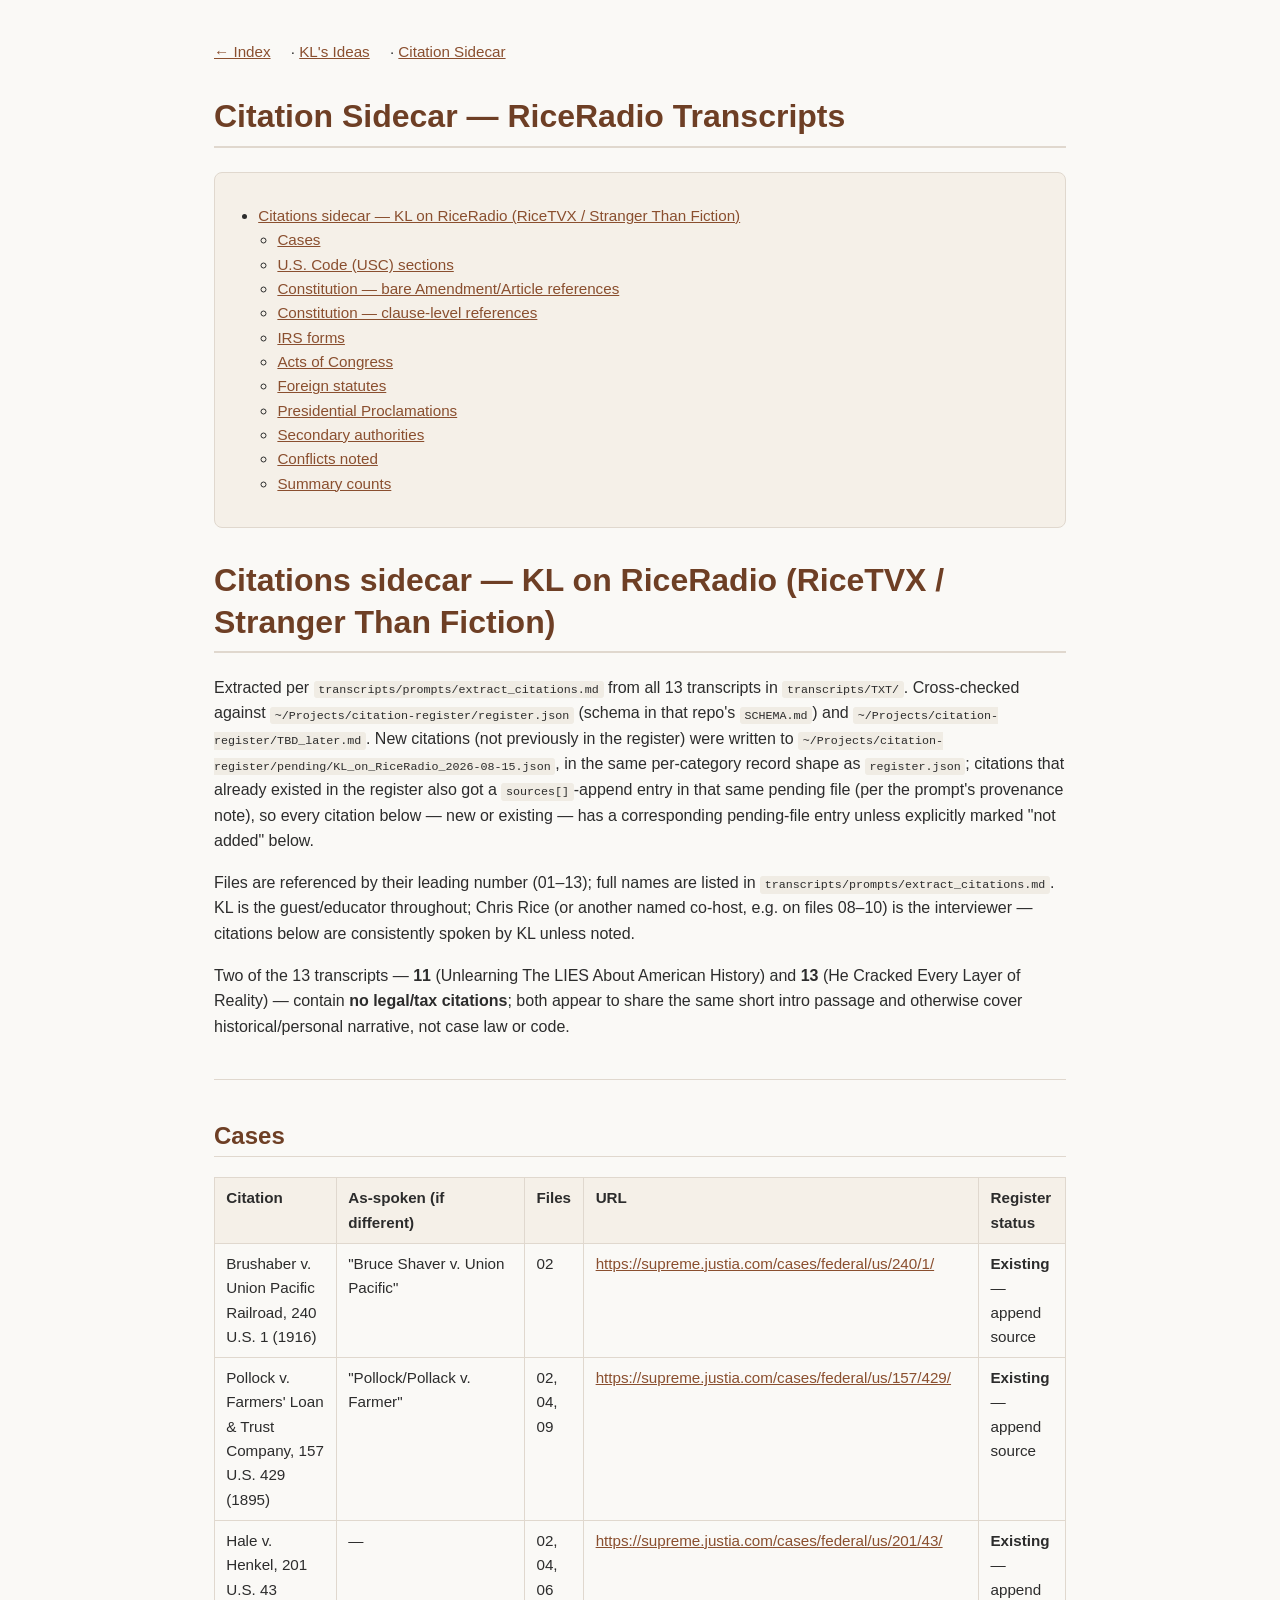
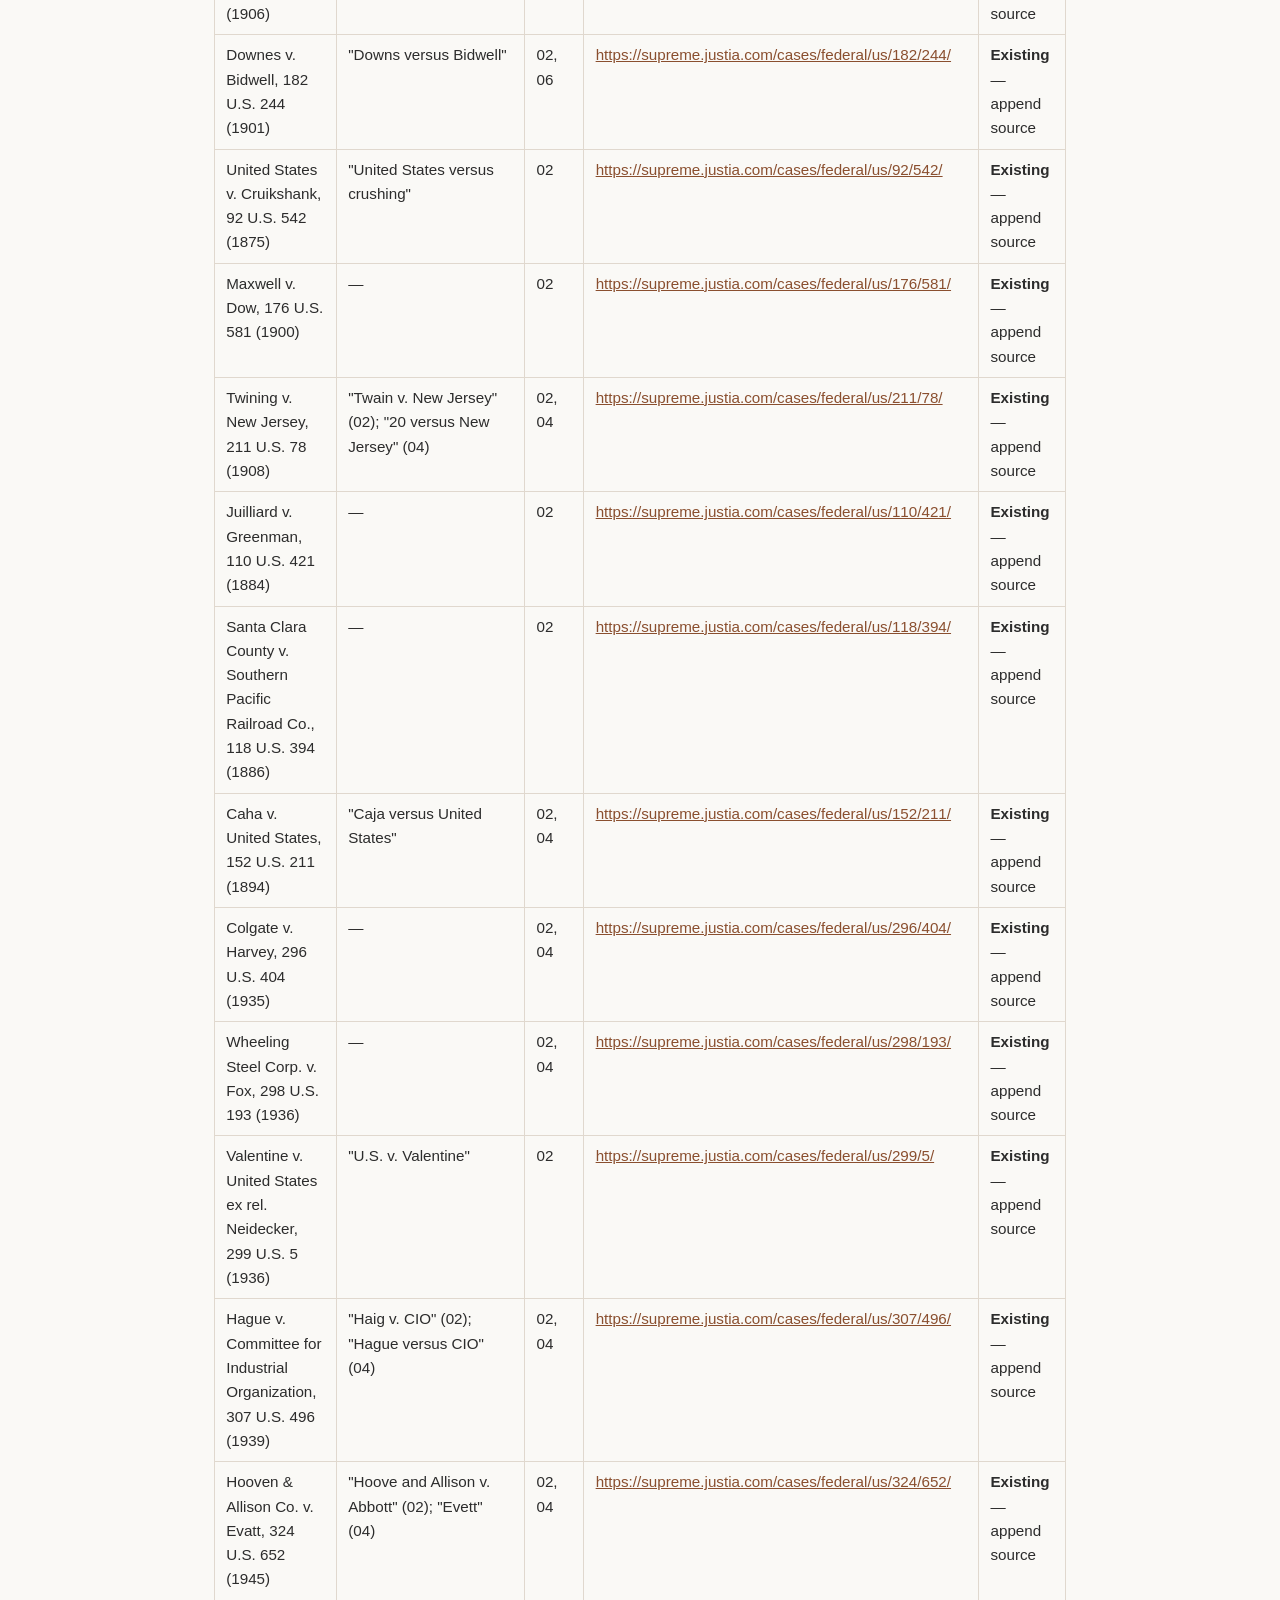
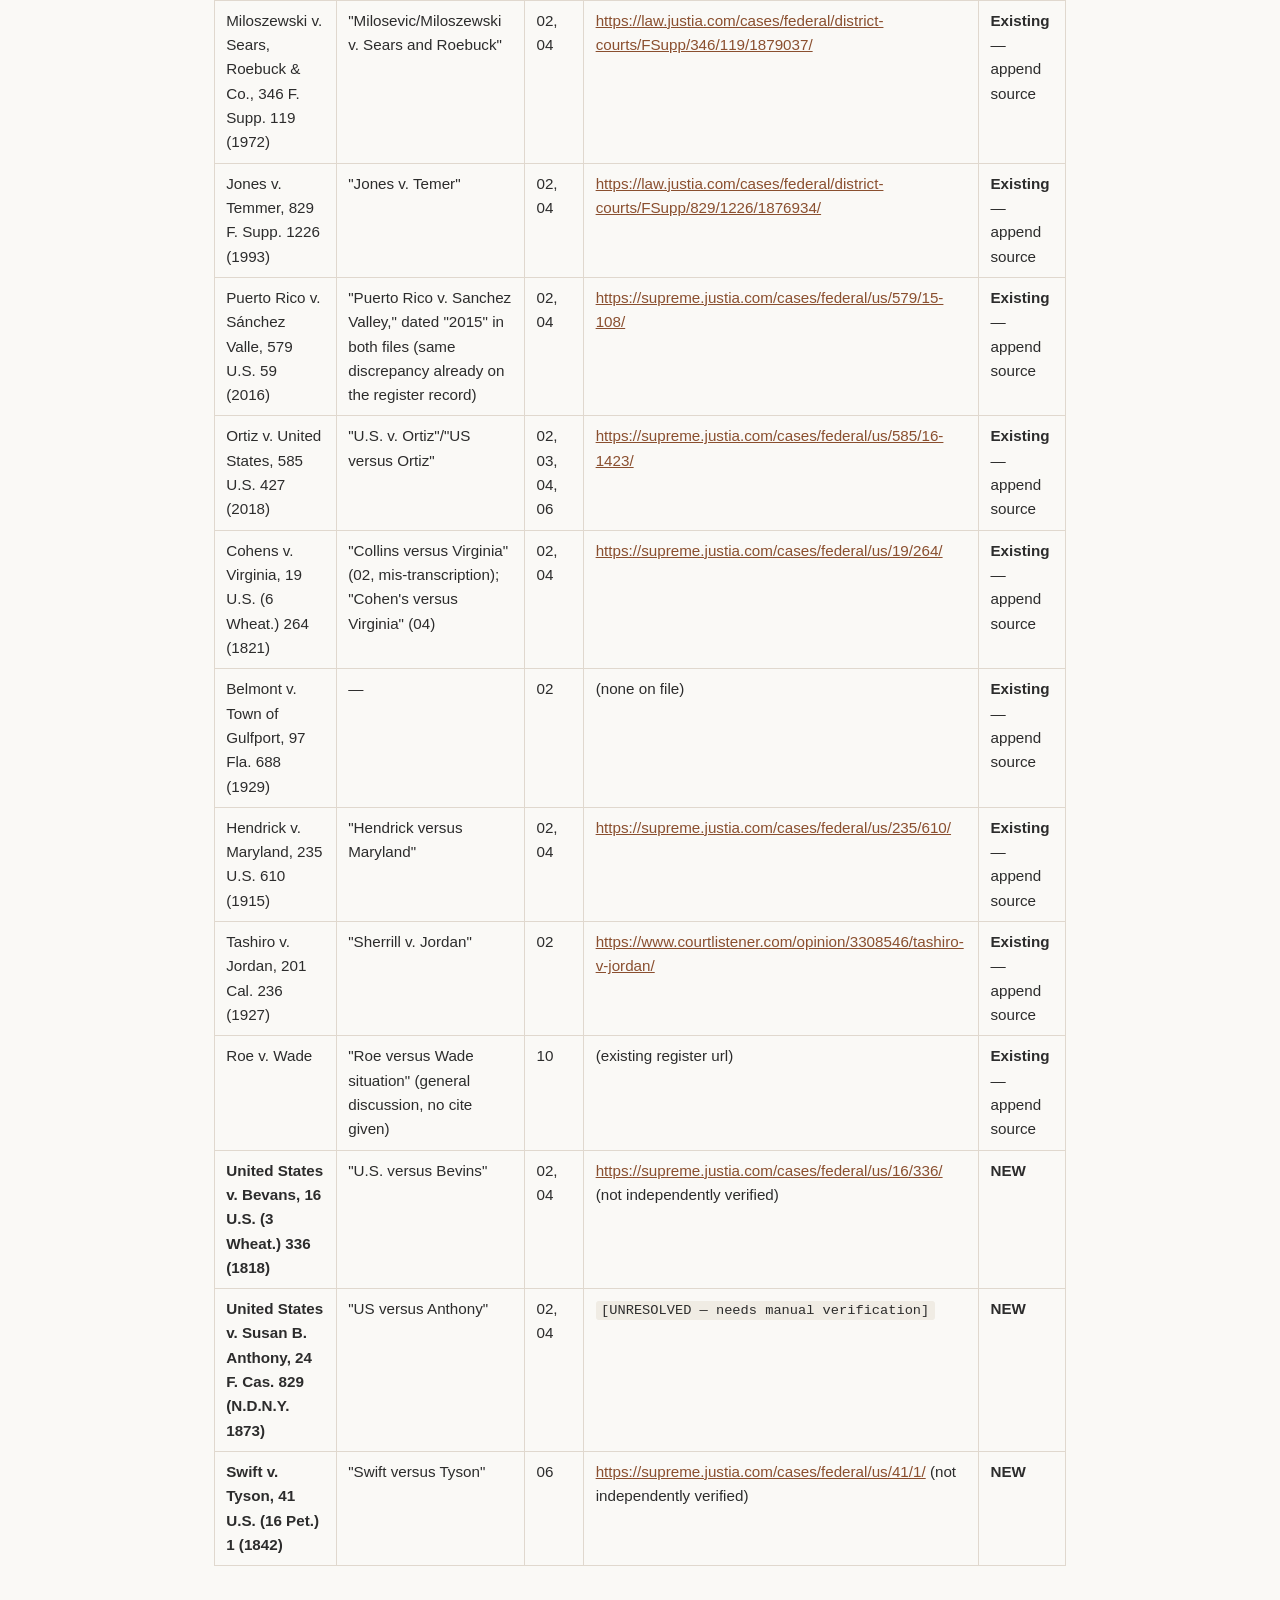
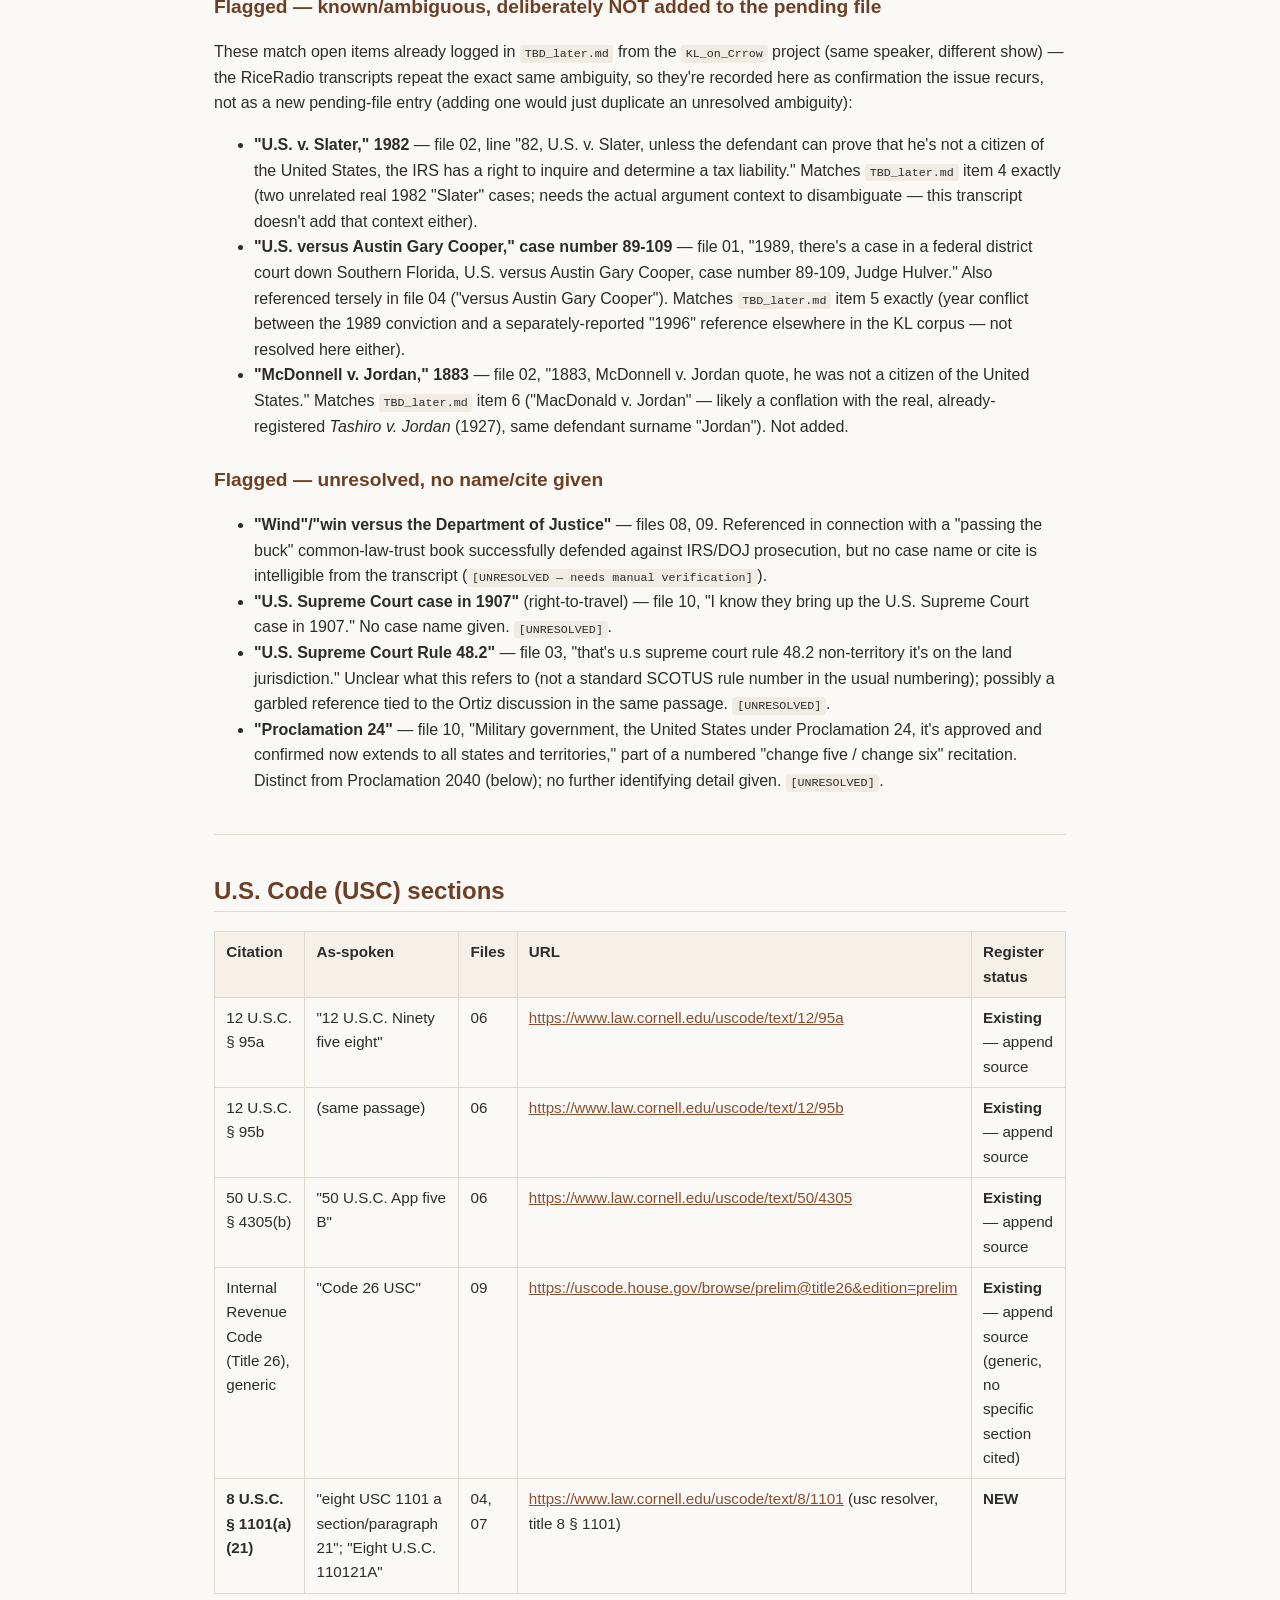
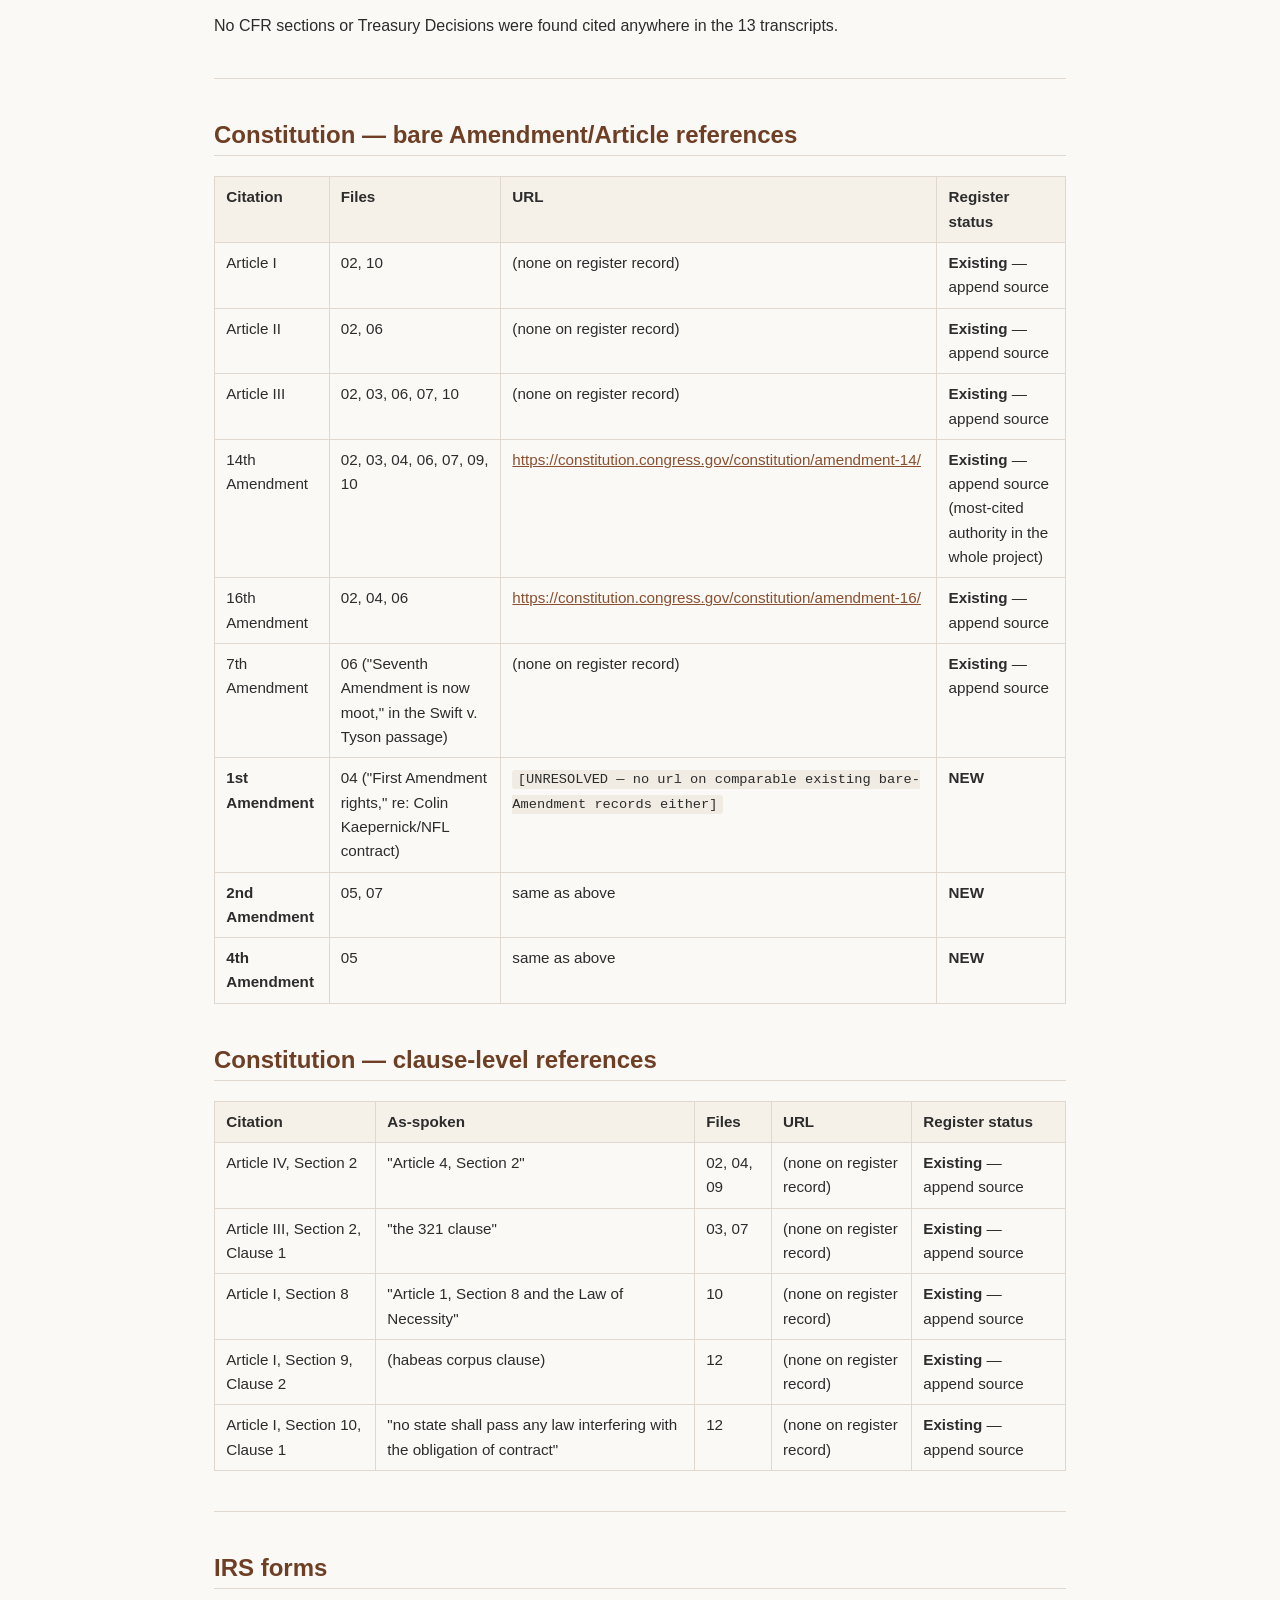
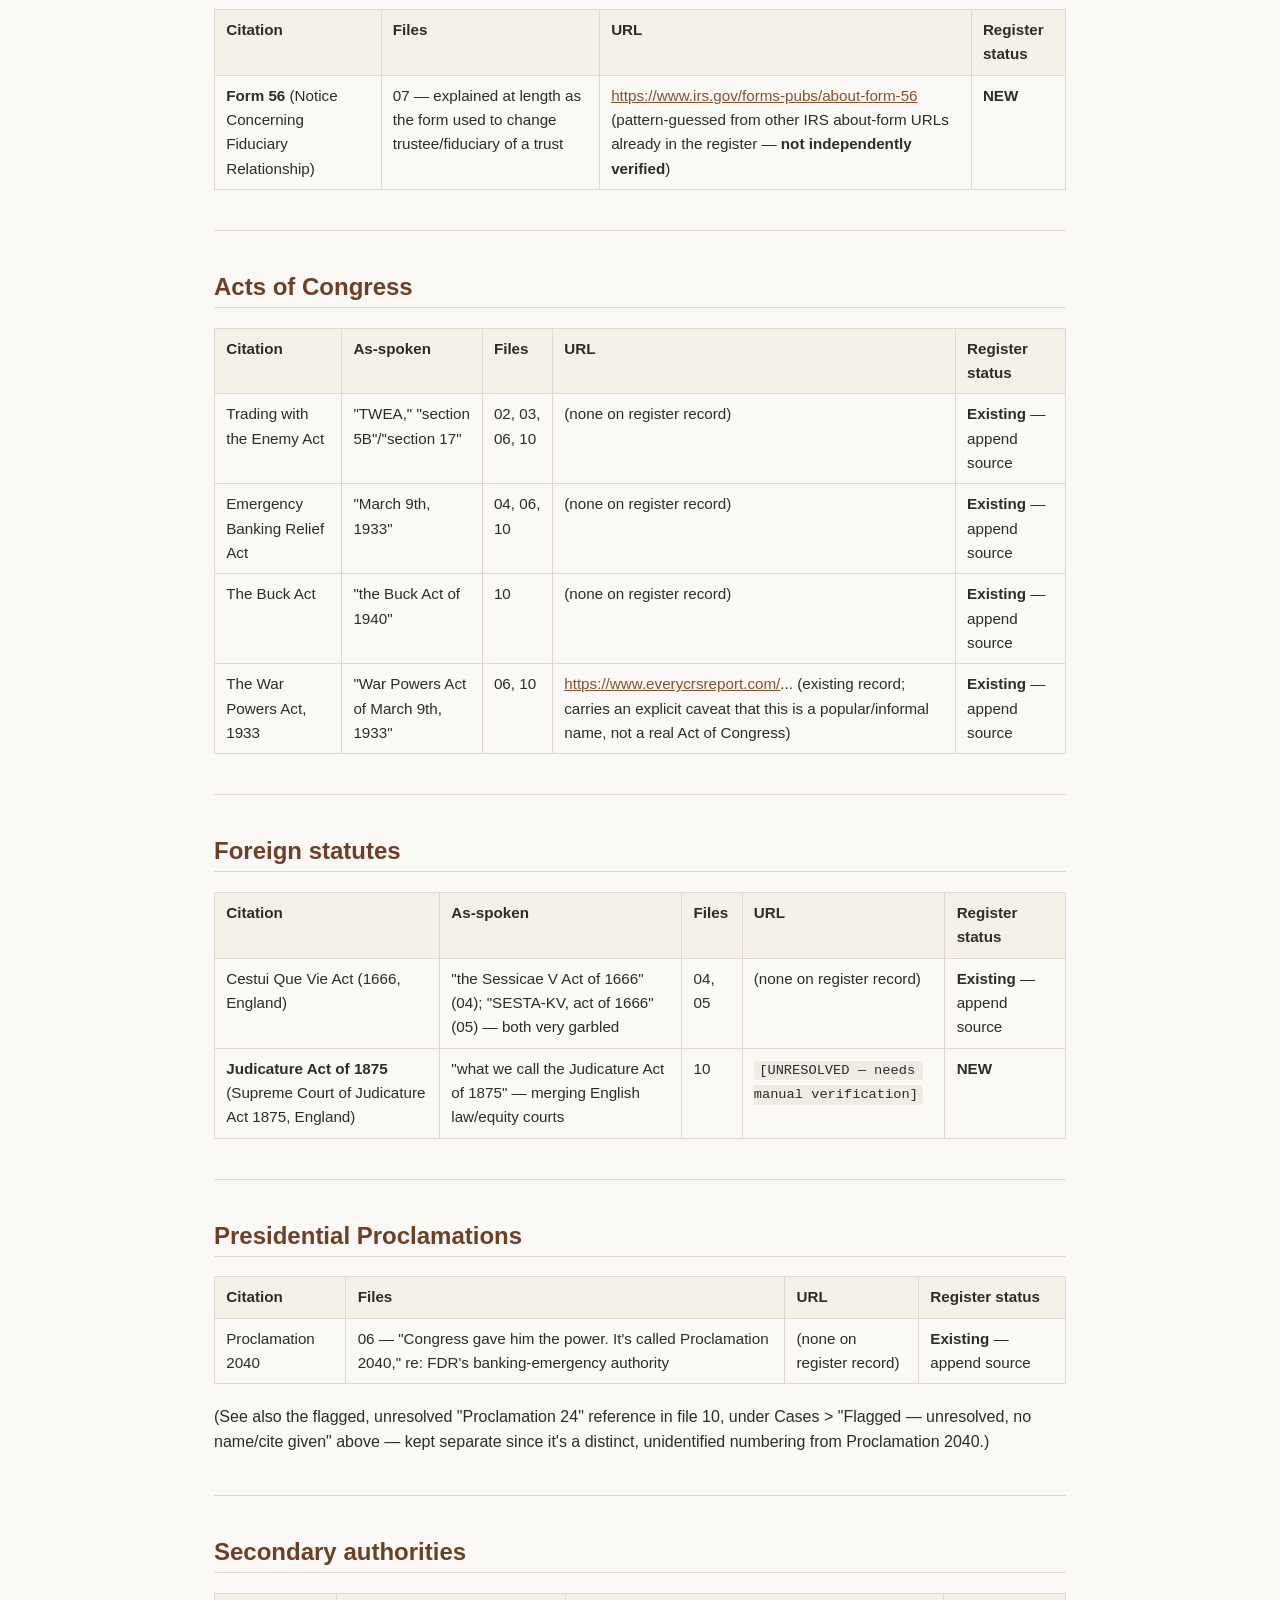
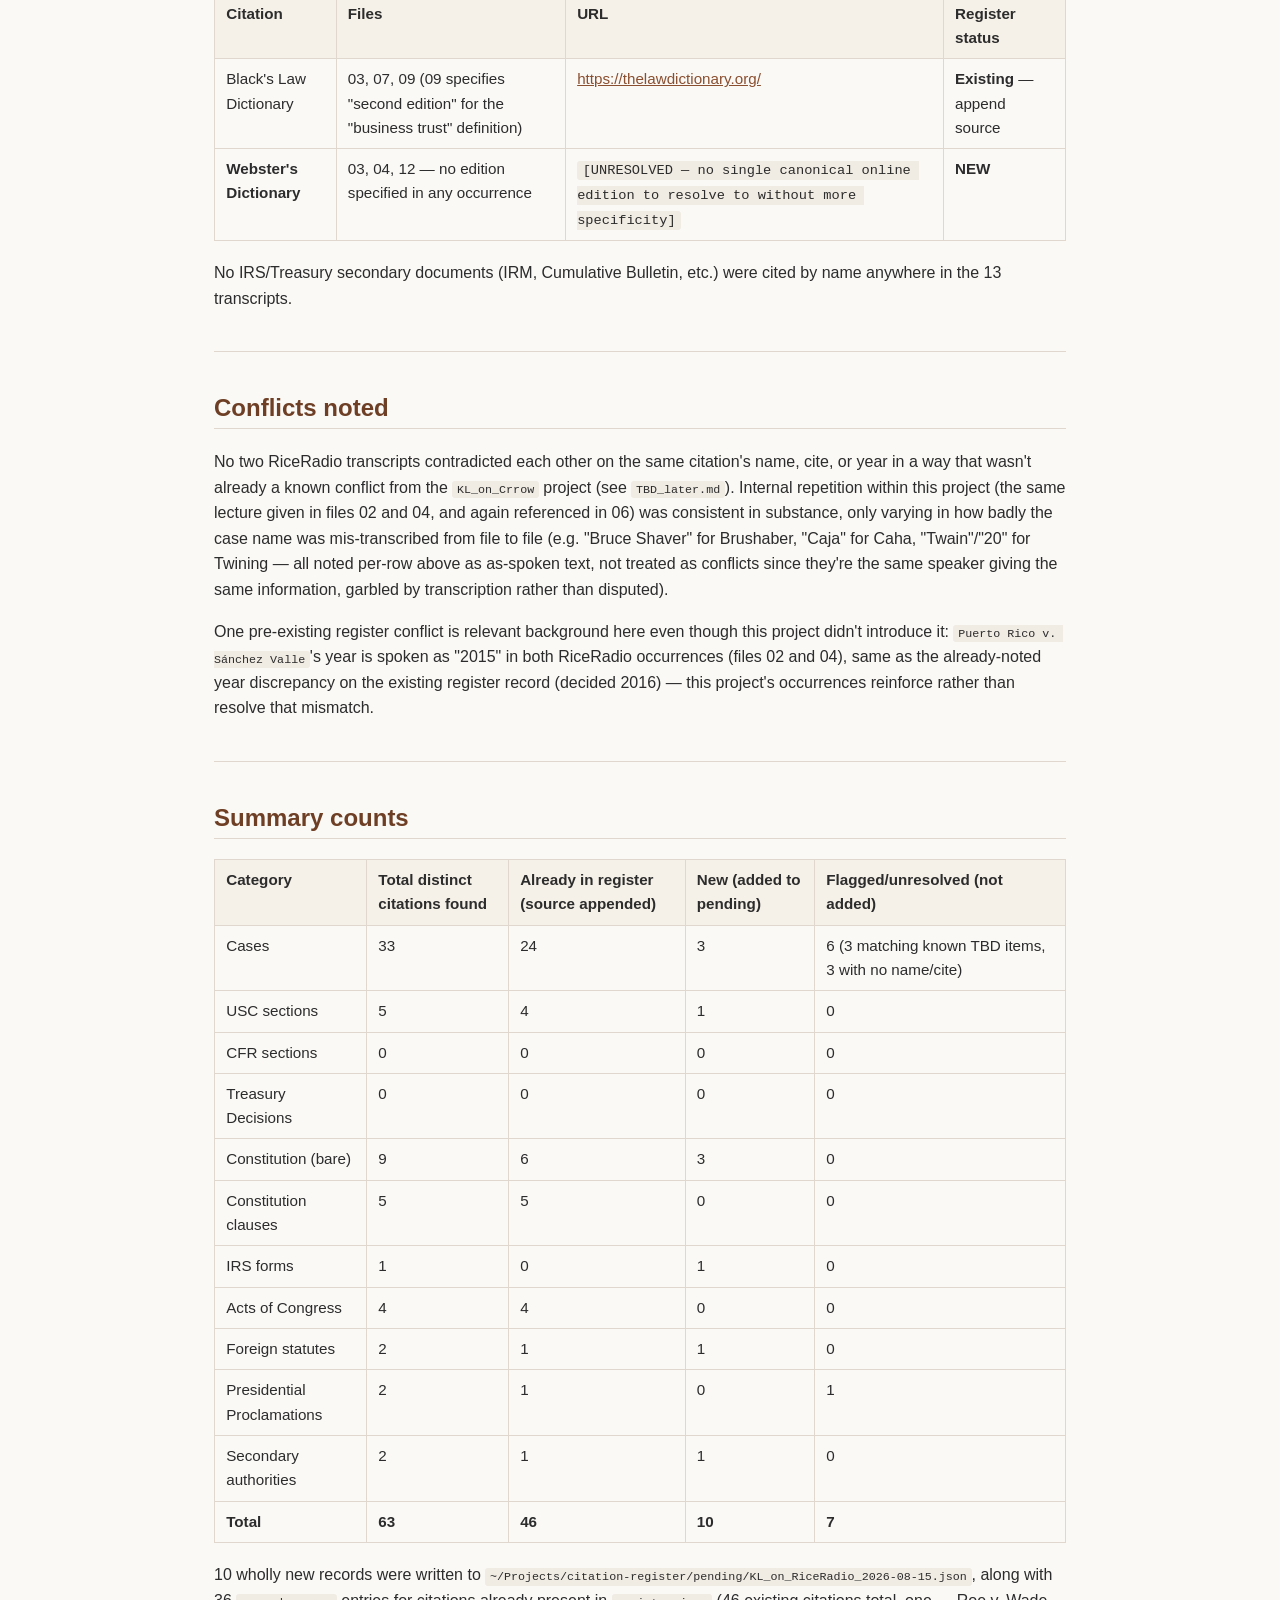
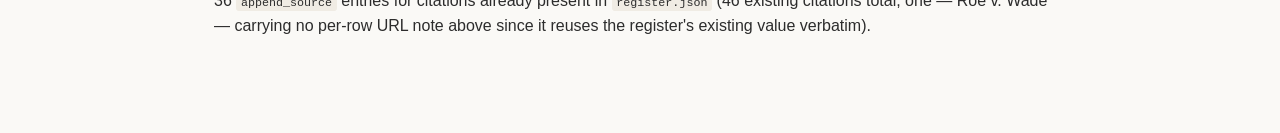
==== summaries_html/citations-sidecar.html @ bc906fda "Add GitHub Pages index site rendering the summaries MDs Static HTML site (mirrors dave_champion's .n" ====
<!DOCTYPE html>
<html xmlns="http://www.w3.org/1999/xhtml" lang="" xml:lang="">
<head>
  <meta charset="utf-8" />
  <meta name="generator" content="pandoc" />
  <meta name="viewport" content="width=device-width, initial-scale=1.0, user-scalable=yes" />
  <title>Citation Sidecar — RiceRadio Transcripts</title>
  <style>
    code{white-space: pre-wrap;}
    span.smallcaps{font-variant: small-caps;}
    div.columns{display: flex; gap: min(4vw, 1.5em);}
    div.column{flex: auto; overflow-x: auto;}
    div.hanging-indent{margin-left: 1.5em; text-indent: -1.5em;}
    /* The extra [class] is a hack that increases specificity enough to
       override a similar rule in reveal.js */
    ul.task-list[class]{list-style: none;}
    ul.task-list li input[type="checkbox"] {
      font-size: inherit;
      width: 0.8em;
      margin: 0 0.8em 0.2em -1.6em;
      vertical-align: middle;
    }
    .display.math{display: block; text-align: center; margin: 0.5rem auto;}
  </style>
  <link rel="stylesheet" href="../style.css" />
</head>
<body>
<div class="site-nav"><a href="../index.html">&larr; Index</a> · <a href="kl-ideas.html">KL's Ideas</a> · <a href="citations-sidecar.html">Citation Sidecar</a></div>

<header id="title-block-header">
<h1 class="title">Citation Sidecar — RiceRadio Transcripts</h1>
</header>
<nav id="TOC" role="doc-toc">
<ul>
<li><a
href="#citations-sidecar--kl-on-riceradio-ricetvx--stranger-than-fiction"
id="toc-citations-sidecar--kl-on-riceradio-ricetvx--stranger-than-fiction">Citations
sidecar — KL on RiceRadio (RiceTVX / Stranger Than Fiction)</a>
<ul>
<li><a href="#cases" id="toc-cases">Cases</a></li>
<li><a href="#us-code-usc-sections" id="toc-us-code-usc-sections">U.S.
Code (USC) sections</a></li>
<li><a href="#constitution--bare-amendmentarticle-references"
id="toc-constitution--bare-amendmentarticle-references">Constitution —
bare Amendment/Article references</a></li>
<li><a href="#constitution--clause-level-references"
id="toc-constitution--clause-level-references">Constitution —
clause-level references</a></li>
<li><a href="#irs-forms" id="toc-irs-forms">IRS forms</a></li>
<li><a href="#acts-of-congress" id="toc-acts-of-congress">Acts of
Congress</a></li>
<li><a href="#foreign-statutes" id="toc-foreign-statutes">Foreign
statutes</a></li>
<li><a href="#presidential-proclamations"
id="toc-presidential-proclamations">Presidential Proclamations</a></li>
<li><a href="#secondary-authorities"
id="toc-secondary-authorities">Secondary authorities</a></li>
<li><a href="#conflicts-noted" id="toc-conflicts-noted">Conflicts
noted</a></li>
<li><a href="#summary-counts" id="toc-summary-counts">Summary
counts</a></li>
</ul></li>
</ul>
</nav>
<h1
id="citations-sidecar--kl-on-riceradio-ricetvx--stranger-than-fiction">Citations
sidecar — KL on RiceRadio (RiceTVX / Stranger Than Fiction)</h1>
<p>Extracted per <code>transcripts/prompts/extract_citations.md</code>
from all 13 transcripts in <code>transcripts/TXT/</code>. Cross-checked
against <code>~/Projects/citation-register/register.json</code> (schema
in that repo's <code>SCHEMA.md</code>) and
<code>~/Projects/citation-register/TBD_later.md</code>. New citations
(not previously in the register) were written to
<code>~/Projects/citation-register/pending/KL_on_RiceRadio_2026-08-15.json</code>,
in the same per-category record shape as <code>register.json</code>;
citations that already existed in the register also got a
<code>sources[]</code>-append entry in that same pending file (per the
prompt's provenance note), so every citation below — new or existing —
has a corresponding pending-file entry unless explicitly marked "not
added" below.</p>
<p>Files are referenced by their leading number (01–13); full names are
listed in <code>transcripts/prompts/extract_citations.md</code>. KL is
the guest/educator throughout; Chris Rice (or another named co-host,
e.g. on files 08–10) is the interviewer — citations below are
consistently spoken by KL unless noted.</p>
<p>Two of the 13 transcripts — <strong>11</strong> (Unlearning The LIES
About American History) and <strong>13</strong> (He Cracked Every Layer
of Reality) — contain <strong>no legal/tax citations</strong>; both
appear to share the same short intro passage and otherwise cover
historical/personal narrative, not case law or code.</p>
<hr />
<h2 id="cases">Cases</h2>
<table>
<thead>
<tr>
<th>Citation</th>
<th>As-spoken (if different)</th>
<th>Files</th>
<th>URL</th>
<th>Register status</th>
</tr>
</thead>
<tbody>
<tr>
<td>Brushaber v. Union Pacific Railroad, 240 U.S. 1 (1916)</td>
<td>"Bruce Shaver v. Union Pacific"</td>
<td>02</td>
<td><a
href="https://supreme.justia.com/cases/federal/us/240/1/">https://supreme.justia.com/cases/federal/us/240/1/</a></td>
<td><strong>Existing</strong> — append source</td>
</tr>
<tr>
<td>Pollock v. Farmers' Loan &amp; Trust Company, 157 U.S. 429
(1895)</td>
<td>"Pollock/Pollack v. Farmer"</td>
<td>02, 04, 09</td>
<td><a
href="https://supreme.justia.com/cases/federal/us/157/429/">https://supreme.justia.com/cases/federal/us/157/429/</a></td>
<td><strong>Existing</strong> — append source</td>
</tr>
<tr>
<td>Hale v. Henkel, 201 U.S. 43 (1906)</td>
<td>—</td>
<td>02, 04, 06</td>
<td><a
href="https://supreme.justia.com/cases/federal/us/201/43/">https://supreme.justia.com/cases/federal/us/201/43/</a></td>
<td><strong>Existing</strong> — append source</td>
</tr>
<tr>
<td>Downes v. Bidwell, 182 U.S. 244 (1901)</td>
<td>"Downs versus Bidwell"</td>
<td>02, 06</td>
<td><a
href="https://supreme.justia.com/cases/federal/us/182/244/">https://supreme.justia.com/cases/federal/us/182/244/</a></td>
<td><strong>Existing</strong> — append source</td>
</tr>
<tr>
<td>United States v. Cruikshank, 92 U.S. 542 (1875)</td>
<td>"United States versus crushing"</td>
<td>02</td>
<td><a
href="https://supreme.justia.com/cases/federal/us/92/542/">https://supreme.justia.com/cases/federal/us/92/542/</a></td>
<td><strong>Existing</strong> — append source</td>
</tr>
<tr>
<td>Maxwell v. Dow, 176 U.S. 581 (1900)</td>
<td>—</td>
<td>02</td>
<td><a
href="https://supreme.justia.com/cases/federal/us/176/581/">https://supreme.justia.com/cases/federal/us/176/581/</a></td>
<td><strong>Existing</strong> — append source</td>
</tr>
<tr>
<td>Twining v. New Jersey, 211 U.S. 78 (1908)</td>
<td>"Twain v. New Jersey" (02); "20 versus New Jersey" (04)</td>
<td>02, 04</td>
<td><a
href="https://supreme.justia.com/cases/federal/us/211/78/">https://supreme.justia.com/cases/federal/us/211/78/</a></td>
<td><strong>Existing</strong> — append source</td>
</tr>
<tr>
<td>Juilliard v. Greenman, 110 U.S. 421 (1884)</td>
<td>—</td>
<td>02</td>
<td><a
href="https://supreme.justia.com/cases/federal/us/110/421/">https://supreme.justia.com/cases/federal/us/110/421/</a></td>
<td><strong>Existing</strong> — append source</td>
</tr>
<tr>
<td>Santa Clara County v. Southern Pacific Railroad Co., 118 U.S. 394
(1886)</td>
<td>—</td>
<td>02</td>
<td><a
href="https://supreme.justia.com/cases/federal/us/118/394/">https://supreme.justia.com/cases/federal/us/118/394/</a></td>
<td><strong>Existing</strong> — append source</td>
</tr>
<tr>
<td>Caha v. United States, 152 U.S. 211 (1894)</td>
<td>"Caja versus United States"</td>
<td>02, 04</td>
<td><a
href="https://supreme.justia.com/cases/federal/us/152/211/">https://supreme.justia.com/cases/federal/us/152/211/</a></td>
<td><strong>Existing</strong> — append source</td>
</tr>
<tr>
<td>Colgate v. Harvey, 296 U.S. 404 (1935)</td>
<td>—</td>
<td>02, 04</td>
<td><a
href="https://supreme.justia.com/cases/federal/us/296/404/">https://supreme.justia.com/cases/federal/us/296/404/</a></td>
<td><strong>Existing</strong> — append source</td>
</tr>
<tr>
<td>Wheeling Steel Corp. v. Fox, 298 U.S. 193 (1936)</td>
<td>—</td>
<td>02, 04</td>
<td><a
href="https://supreme.justia.com/cases/federal/us/298/193/">https://supreme.justia.com/cases/federal/us/298/193/</a></td>
<td><strong>Existing</strong> — append source</td>
</tr>
<tr>
<td>Valentine v. United States ex rel. Neidecker, 299 U.S. 5 (1936)</td>
<td>"U.S. v. Valentine"</td>
<td>02</td>
<td><a
href="https://supreme.justia.com/cases/federal/us/299/5/">https://supreme.justia.com/cases/federal/us/299/5/</a></td>
<td><strong>Existing</strong> — append source</td>
</tr>
<tr>
<td>Hague v. Committee for Industrial Organization, 307 U.S. 496
(1939)</td>
<td>"Haig v. CIO" (02); "Hague versus CIO" (04)</td>
<td>02, 04</td>
<td><a
href="https://supreme.justia.com/cases/federal/us/307/496/">https://supreme.justia.com/cases/federal/us/307/496/</a></td>
<td><strong>Existing</strong> — append source</td>
</tr>
<tr>
<td>Hooven &amp; Allison Co. v. Evatt, 324 U.S. 652 (1945)</td>
<td>"Hoove and Allison v. Abbott" (02); "Evett" (04)</td>
<td>02, 04</td>
<td><a
href="https://supreme.justia.com/cases/federal/us/324/652/">https://supreme.justia.com/cases/federal/us/324/652/</a></td>
<td><strong>Existing</strong> — append source</td>
</tr>
<tr>
<td>Miloszewski v. Sears, Roebuck &amp; Co., 346 F. Supp. 119
(1972)</td>
<td>"Milosevic/Miloszewski v. Sears and Roebuck"</td>
<td>02, 04</td>
<td><a
href="https://law.justia.com/cases/federal/district-courts/FSupp/346/119/1879037/">https://law.justia.com/cases/federal/district-courts/FSupp/346/119/1879037/</a></td>
<td><strong>Existing</strong> — append source</td>
</tr>
<tr>
<td>Jones v. Temmer, 829 F. Supp. 1226 (1993)</td>
<td>"Jones v. Temer"</td>
<td>02, 04</td>
<td><a
href="https://law.justia.com/cases/federal/district-courts/FSupp/829/1226/1876934/">https://law.justia.com/cases/federal/district-courts/FSupp/829/1226/1876934/</a></td>
<td><strong>Existing</strong> — append source</td>
</tr>
<tr>
<td>Puerto Rico v. Sánchez Valle, 579 U.S. 59 (2016)</td>
<td>"Puerto Rico v. Sanchez Valley," dated "2015" in both files (same
discrepancy already on the register record)</td>
<td>02, 04</td>
<td><a
href="https://supreme.justia.com/cases/federal/us/579/15-108/">https://supreme.justia.com/cases/federal/us/579/15-108/</a></td>
<td><strong>Existing</strong> — append source</td>
</tr>
<tr>
<td>Ortiz v. United States, 585 U.S. 427 (2018)</td>
<td>"U.S. v. Ortiz"/"US versus Ortiz"</td>
<td>02, 03, 04, 06</td>
<td><a
href="https://supreme.justia.com/cases/federal/us/585/16-1423/">https://supreme.justia.com/cases/federal/us/585/16-1423/</a></td>
<td><strong>Existing</strong> — append source</td>
</tr>
<tr>
<td>Cohens v. Virginia, 19 U.S. (6 Wheat.) 264 (1821)</td>
<td>"Collins versus Virginia" (02, mis-transcription); "Cohen's versus
Virginia" (04)</td>
<td>02, 04</td>
<td><a
href="https://supreme.justia.com/cases/federal/us/19/264/">https://supreme.justia.com/cases/federal/us/19/264/</a></td>
<td><strong>Existing</strong> — append source</td>
</tr>
<tr>
<td>Belmont v. Town of Gulfport, 97 Fla. 688 (1929)</td>
<td>—</td>
<td>02</td>
<td>(none on file)</td>
<td><strong>Existing</strong> — append source</td>
</tr>
<tr>
<td>Hendrick v. Maryland, 235 U.S. 610 (1915)</td>
<td>"Hendrick versus Maryland"</td>
<td>02, 04</td>
<td><a
href="https://supreme.justia.com/cases/federal/us/235/610/">https://supreme.justia.com/cases/federal/us/235/610/</a></td>
<td><strong>Existing</strong> — append source</td>
</tr>
<tr>
<td>Tashiro v. Jordan, 201 Cal. 236 (1927)</td>
<td>"Sherrill v. Jordan"</td>
<td>02</td>
<td><a
href="https://www.courtlistener.com/opinion/3308546/tashiro-v-jordan/">https://www.courtlistener.com/opinion/3308546/tashiro-v-jordan/</a></td>
<td><strong>Existing</strong> — append source</td>
</tr>
<tr>
<td>Roe v. Wade</td>
<td>"Roe versus Wade situation" (general discussion, no cite given)</td>
<td>10</td>
<td>(existing register url)</td>
<td><strong>Existing</strong> — append source</td>
</tr>
<tr>
<td><strong>United States v. Bevans, 16 U.S. (3 Wheat.) 336
(1818)</strong></td>
<td>"U.S. versus Bevins"</td>
<td>02, 04</td>
<td><a
href="https://supreme.justia.com/cases/federal/us/16/336/">https://supreme.justia.com/cases/federal/us/16/336/</a>
(not independently verified)</td>
<td><strong>NEW</strong></td>
</tr>
<tr>
<td><strong>United States v. Susan B. Anthony, 24 F. Cas. 829 (N.D.N.Y.
1873)</strong></td>
<td>"US versus Anthony"</td>
<td>02, 04</td>
<td><code>[UNRESOLVED — needs manual verification]</code></td>
<td><strong>NEW</strong></td>
</tr>
<tr>
<td><strong>Swift v. Tyson, 41 U.S. (16 Pet.) 1 (1842)</strong></td>
<td>"Swift versus Tyson"</td>
<td>06</td>
<td><a
href="https://supreme.justia.com/cases/federal/us/41/1/">https://supreme.justia.com/cases/federal/us/41/1/</a>
(not independently verified)</td>
<td><strong>NEW</strong></td>
</tr>
</tbody>
</table>
<h3
id="flagged--knownambiguous-deliberately-not-added-to-the-pending-file">Flagged
— known/ambiguous, deliberately NOT added to the pending file</h3>
<p>These match open items already logged in <code>TBD_later.md</code>
from the <code>KL_on_Crrow</code> project (same speaker, different show)
— the RiceRadio transcripts repeat the exact same ambiguity, so they're
recorded here as confirmation the issue recurs, not as a new
pending-file entry (adding one would just duplicate an unresolved
ambiguity):</p>
<ul>
<li><strong>"U.S. v. Slater," 1982</strong> — file 02, line "82, U.S. v.
Slater, unless the defendant can prove that he's not a citizen of the
United States, the IRS has a right to inquire and determine a tax
liability." Matches <code>TBD_later.md</code> item 4 exactly (two
unrelated real 1982 "Slater" cases; needs the actual argument context to
disambiguate — this transcript doesn't add that context either).</li>
<li><strong>"U.S. versus Austin Gary Cooper," case number
89-109</strong> — file 01, "1989, there's a case in a federal district
court down Southern Florida, U.S. versus Austin Gary Cooper, case number
89-109, Judge Hulver." Also referenced tersely in file 04 ("versus
Austin Gary Cooper"). Matches <code>TBD_later.md</code> item 5 exactly
(year conflict between the 1989 conviction and a separately-reported
"1996" reference elsewhere in the KL corpus — not resolved here
either).</li>
<li><strong>"McDonnell v. Jordan," 1883</strong> — file 02, "1883,
McDonnell v. Jordan quote, he was not a citizen of the United States."
Matches <code>TBD_later.md</code> item 6 ("MacDonald v. Jordan" — likely
a conflation with the real, already-registered <em>Tashiro v.
Jordan</em> (1927), same defendant surname "Jordan"). Not added.</li>
</ul>
<h3 id="flagged--unresolved-no-namecite-given">Flagged — unresolved, no
name/cite given</h3>
<ul>
<li><strong>"Wind"/"win versus the Department of Justice"</strong> —
files 08, 09. Referenced in connection with a "passing the buck"
common-law-trust book successfully defended against IRS/DOJ prosecution,
but no case name or cite is intelligible from the transcript
(<code>[UNRESOLVED — needs manual verification]</code>).</li>
<li><strong>"U.S. Supreme Court case in 1907"</strong> (right-to-travel)
— file 10, "I know they bring up the U.S. Supreme Court case in 1907."
No case name given. <code>[UNRESOLVED]</code>.</li>
<li><strong>"U.S. Supreme Court Rule 48.2"</strong> — file 03, "that's
u.s supreme court rule 48.2 non-territory it's on the land
jurisdiction." Unclear what this refers to (not a standard SCOTUS rule
number in the usual numbering); possibly a garbled reference tied to the
Ortiz discussion in the same passage. <code>[UNRESOLVED]</code>.</li>
<li><strong>"Proclamation 24"</strong> — file 10, "Military government,
the United States under Proclamation 24, it's approved and confirmed now
extends to all states and territories," part of a numbered "change five
/ change six" recitation. Distinct from Proclamation 2040 (below); no
further identifying detail given. <code>[UNRESOLVED]</code>.</li>
</ul>
<hr />
<h2 id="us-code-usc-sections">U.S. Code (USC) sections</h2>
<table>
<thead>
<tr>
<th>Citation</th>
<th>As-spoken</th>
<th>Files</th>
<th>URL</th>
<th>Register status</th>
</tr>
</thead>
<tbody>
<tr>
<td>12 U.S.C. § 95a</td>
<td>"12 U.S.C. Ninety five eight"</td>
<td>06</td>
<td><a
href="https://www.law.cornell.edu/uscode/text/12/95a">https://www.law.cornell.edu/uscode/text/12/95a</a></td>
<td><strong>Existing</strong> — append source</td>
</tr>
<tr>
<td>12 U.S.C. § 95b</td>
<td>(same passage)</td>
<td>06</td>
<td><a
href="https://www.law.cornell.edu/uscode/text/12/95b">https://www.law.cornell.edu/uscode/text/12/95b</a></td>
<td><strong>Existing</strong> — append source</td>
</tr>
<tr>
<td>50 U.S.C. § 4305(b)</td>
<td>"50 U.S.C. App five B"</td>
<td>06</td>
<td><a
href="https://www.law.cornell.edu/uscode/text/50/4305">https://www.law.cornell.edu/uscode/text/50/4305</a></td>
<td><strong>Existing</strong> — append source</td>
</tr>
<tr>
<td>Internal Revenue Code (Title 26), generic</td>
<td>"Code 26 USC"</td>
<td>09</td>
<td><a
href="https://uscode.house.gov/browse/prelim@title26&amp;edition=prelim">https://uscode.house.gov/browse/prelim@title26&amp;edition=prelim</a></td>
<td><strong>Existing</strong> — append source (generic, no specific
section cited)</td>
</tr>
<tr>
<td><strong>8 U.S.C. § 1101(a)(21)</strong></td>
<td>"eight USC 1101 a section/paragraph 21"; "Eight U.S.C. 110121A"</td>
<td>04, 07</td>
<td><a
href="https://www.law.cornell.edu/uscode/text/8/1101">https://www.law.cornell.edu/uscode/text/8/1101</a>
(usc resolver, title 8 § 1101)</td>
<td><strong>NEW</strong></td>
</tr>
</tbody>
</table>
<p>No CFR sections or Treasury Decisions were found cited anywhere in
the 13 transcripts.</p>
<hr />
<h2 id="constitution--bare-amendmentarticle-references">Constitution —
bare Amendment/Article references</h2>
<table>
<thead>
<tr>
<th>Citation</th>
<th>Files</th>
<th>URL</th>
<th>Register status</th>
</tr>
</thead>
<tbody>
<tr>
<td>Article I</td>
<td>02, 10</td>
<td>(none on register record)</td>
<td><strong>Existing</strong> — append source</td>
</tr>
<tr>
<td>Article II</td>
<td>02, 06</td>
<td>(none on register record)</td>
<td><strong>Existing</strong> — append source</td>
</tr>
<tr>
<td>Article III</td>
<td>02, 03, 06, 07, 10</td>
<td>(none on register record)</td>
<td><strong>Existing</strong> — append source</td>
</tr>
<tr>
<td>14th Amendment</td>
<td>02, 03, 04, 06, 07, 09, 10</td>
<td><a
href="https://constitution.congress.gov/constitution/amendment-14/">https://constitution.congress.gov/constitution/amendment-14/</a></td>
<td><strong>Existing</strong> — append source (most-cited authority in
the whole project)</td>
</tr>
<tr>
<td>16th Amendment</td>
<td>02, 04, 06</td>
<td><a
href="https://constitution.congress.gov/constitution/amendment-16/">https://constitution.congress.gov/constitution/amendment-16/</a></td>
<td><strong>Existing</strong> — append source</td>
</tr>
<tr>
<td>7th Amendment</td>
<td>06 ("Seventh Amendment is now moot," in the Swift v. Tyson
passage)</td>
<td>(none on register record)</td>
<td><strong>Existing</strong> — append source</td>
</tr>
<tr>
<td><strong>1st Amendment</strong></td>
<td>04 ("First Amendment rights," re: Colin Kaepernick/NFL
contract)</td>
<td><code>[UNRESOLVED — no url on comparable existing bare-Amendment records either]</code></td>
<td><strong>NEW</strong></td>
</tr>
<tr>
<td><strong>2nd Amendment</strong></td>
<td>05, 07</td>
<td>same as above</td>
<td><strong>NEW</strong></td>
</tr>
<tr>
<td><strong>4th Amendment</strong></td>
<td>05</td>
<td>same as above</td>
<td><strong>NEW</strong></td>
</tr>
</tbody>
</table>
<h2 id="constitution--clause-level-references">Constitution —
clause-level references</h2>
<table>
<thead>
<tr>
<th>Citation</th>
<th>As-spoken</th>
<th>Files</th>
<th>URL</th>
<th>Register status</th>
</tr>
</thead>
<tbody>
<tr>
<td>Article IV, Section 2</td>
<td>"Article 4, Section 2"</td>
<td>02, 04, 09</td>
<td>(none on register record)</td>
<td><strong>Existing</strong> — append source</td>
</tr>
<tr>
<td>Article III, Section 2, Clause 1</td>
<td>"the 321 clause"</td>
<td>03, 07</td>
<td>(none on register record)</td>
<td><strong>Existing</strong> — append source</td>
</tr>
<tr>
<td>Article I, Section 8</td>
<td>"Article 1, Section 8 and the Law of Necessity"</td>
<td>10</td>
<td>(none on register record)</td>
<td><strong>Existing</strong> — append source</td>
</tr>
<tr>
<td>Article I, Section 9, Clause 2</td>
<td>(habeas corpus clause)</td>
<td>12</td>
<td>(none on register record)</td>
<td><strong>Existing</strong> — append source</td>
</tr>
<tr>
<td>Article I, Section 10, Clause 1</td>
<td>"no state shall pass any law interfering with the obligation of
contract"</td>
<td>12</td>
<td>(none on register record)</td>
<td><strong>Existing</strong> — append source</td>
</tr>
</tbody>
</table>
<hr />
<h2 id="irs-forms">IRS forms</h2>
<table>
<thead>
<tr>
<th>Citation</th>
<th>Files</th>
<th>URL</th>
<th>Register status</th>
</tr>
</thead>
<tbody>
<tr>
<td><strong>Form 56</strong> (Notice Concerning Fiduciary
Relationship)</td>
<td>07 — explained at length as the form used to change
trustee/fiduciary of a trust</td>
<td><a
href="https://www.irs.gov/forms-pubs/about-form-56">https://www.irs.gov/forms-pubs/about-form-56</a>
(pattern-guessed from other IRS about-form URLs already in the register
— <strong>not independently verified</strong>)</td>
<td><strong>NEW</strong></td>
</tr>
</tbody>
</table>
<hr />
<h2 id="acts-of-congress">Acts of Congress</h2>
<table>
<thead>
<tr>
<th>Citation</th>
<th>As-spoken</th>
<th>Files</th>
<th>URL</th>
<th>Register status</th>
</tr>
</thead>
<tbody>
<tr>
<td>Trading with the Enemy Act</td>
<td>"TWEA," "section 5B"/"section 17"</td>
<td>02, 03, 06, 10</td>
<td>(none on register record)</td>
<td><strong>Existing</strong> — append source</td>
</tr>
<tr>
<td>Emergency Banking Relief Act</td>
<td>"March 9th, 1933"</td>
<td>04, 06, 10</td>
<td>(none on register record)</td>
<td><strong>Existing</strong> — append source</td>
</tr>
<tr>
<td>The Buck Act</td>
<td>"the Buck Act of 1940"</td>
<td>10</td>
<td>(none on register record)</td>
<td><strong>Existing</strong> — append source</td>
</tr>
<tr>
<td>The War Powers Act, 1933</td>
<td>"War Powers Act of March 9th, 1933"</td>
<td>06, 10</td>
<td><a
href="https://www.everycrsreport.com/">https://www.everycrsreport.com/</a>...
(existing record; carries an explicit caveat that this is a
popular/informal name, not a real Act of Congress)</td>
<td><strong>Existing</strong> — append source</td>
</tr>
</tbody>
</table>
<hr />
<h2 id="foreign-statutes">Foreign statutes</h2>
<table>
<thead>
<tr>
<th>Citation</th>
<th>As-spoken</th>
<th>Files</th>
<th>URL</th>
<th>Register status</th>
</tr>
</thead>
<tbody>
<tr>
<td>Cestui Que Vie Act (1666, England)</td>
<td>"the Sessicae V Act of 1666" (04); "SESTA-KV, act of 1666" (05) —
both very garbled</td>
<td>04, 05</td>
<td>(none on register record)</td>
<td><strong>Existing</strong> — append source</td>
</tr>
<tr>
<td><strong>Judicature Act of 1875</strong> (Supreme Court of Judicature
Act 1875, England)</td>
<td>"what we call the Judicature Act of 1875" — merging English
law/equity courts</td>
<td>10</td>
<td><code>[UNRESOLVED — needs manual verification]</code></td>
<td><strong>NEW</strong></td>
</tr>
</tbody>
</table>
<hr />
<h2 id="presidential-proclamations">Presidential Proclamations</h2>
<table>
<thead>
<tr>
<th>Citation</th>
<th>Files</th>
<th>URL</th>
<th>Register status</th>
</tr>
</thead>
<tbody>
<tr>
<td>Proclamation 2040</td>
<td>06 — "Congress gave him the power. It's called Proclamation 2040,"
re: FDR's banking-emergency authority</td>
<td>(none on register record)</td>
<td><strong>Existing</strong> — append source</td>
</tr>
</tbody>
</table>
<p>(See also the flagged, unresolved "Proclamation 24" reference in file
10, under Cases &gt; "Flagged — unresolved, no name/cite given" above —
kept separate since it's a distinct, unidentified numbering from
Proclamation 2040.)</p>
<hr />
<h2 id="secondary-authorities">Secondary authorities</h2>
<table>
<thead>
<tr>
<th>Citation</th>
<th>Files</th>
<th>URL</th>
<th>Register status</th>
</tr>
</thead>
<tbody>
<tr>
<td>Black's Law Dictionary</td>
<td>03, 07, 09 (09 specifies "second edition" for the "business trust"
definition)</td>
<td><a
href="https://thelawdictionary.org/">https://thelawdictionary.org/</a></td>
<td><strong>Existing</strong> — append source</td>
</tr>
<tr>
<td><strong>Webster's Dictionary</strong></td>
<td>03, 04, 12 — no edition specified in any occurrence</td>
<td><code>[UNRESOLVED — no single canonical online edition to resolve to without more specificity]</code></td>
<td><strong>NEW</strong></td>
</tr>
</tbody>
</table>
<p>No IRS/Treasury secondary documents (IRM, Cumulative Bulletin, etc.)
were cited by name anywhere in the 13 transcripts.</p>
<hr />
<h2 id="conflicts-noted">Conflicts noted</h2>
<p>No two RiceRadio transcripts contradicted each other on the same
citation's name, cite, or year in a way that wasn't already a known
conflict from the <code>KL_on_Crrow</code> project (see
<code>TBD_later.md</code>). Internal repetition within this project (the
same lecture given in files 02 and 04, and again referenced in 06) was
consistent in substance, only varying in how badly the case name was
mis-transcribed from file to file (e.g. "Bruce Shaver" for Brushaber,
"Caja" for Caha, "Twain"/"20" for Twining — all noted per-row above as
as-spoken text, not treated as conflicts since they're the same speaker
giving the same information, garbled by transcription rather than
disputed).</p>
<p>One pre-existing register conflict is relevant background here even
though this project didn't introduce it:
<code>Puerto Rico v. Sánchez Valle</code>'s year is spoken as "2015" in
both RiceRadio occurrences (files 02 and 04), same as the already-noted
year discrepancy on the existing register record (decided 2016) — this
project's occurrences reinforce rather than resolve that mismatch.</p>
<hr />
<h2 id="summary-counts">Summary counts</h2>
<table>
<thead>
<tr>
<th>Category</th>
<th>Total distinct citations found</th>
<th>Already in register (source appended)</th>
<th>New (added to pending)</th>
<th>Flagged/unresolved (not added)</th>
</tr>
</thead>
<tbody>
<tr>
<td>Cases</td>
<td>33</td>
<td>24</td>
<td>3</td>
<td>6 (3 matching known TBD items, 3 with no name/cite)</td>
</tr>
<tr>
<td>USC sections</td>
<td>5</td>
<td>4</td>
<td>1</td>
<td>0</td>
</tr>
<tr>
<td>CFR sections</td>
<td>0</td>
<td>0</td>
<td>0</td>
<td>0</td>
</tr>
<tr>
<td>Treasury Decisions</td>
<td>0</td>
<td>0</td>
<td>0</td>
<td>0</td>
</tr>
<tr>
<td>Constitution (bare)</td>
<td>9</td>
<td>6</td>
<td>3</td>
<td>0</td>
</tr>
<tr>
<td>Constitution clauses</td>
<td>5</td>
<td>5</td>
<td>0</td>
<td>0</td>
</tr>
<tr>
<td>IRS forms</td>
<td>1</td>
<td>0</td>
<td>1</td>
<td>0</td>
</tr>
<tr>
<td>Acts of Congress</td>
<td>4</td>
<td>4</td>
<td>0</td>
<td>0</td>
</tr>
<tr>
<td>Foreign statutes</td>
<td>2</td>
<td>1</td>
<td>1</td>
<td>0</td>
</tr>
<tr>
<td>Presidential Proclamations</td>
<td>2</td>
<td>1</td>
<td>0</td>
<td>1</td>
</tr>
<tr>
<td>Secondary authorities</td>
<td>2</td>
<td>1</td>
<td>1</td>
<td>0</td>
</tr>
<tr>
<td><strong>Total</strong></td>
<td><strong>63</strong></td>
<td><strong>46</strong></td>
<td><strong>10</strong></td>
<td><strong>7</strong></td>
</tr>
</tbody>
</table>
<p>10 wholly new records were written to
<code>~/Projects/citation-register/pending/KL_on_RiceRadio_2026-08-15.json</code>,
along with 36 <code>append_source</code> entries for citations already
present in <code>register.json</code> (46 existing citations total, one
— Roe v. Wade — carrying no per-row URL note above since it reuses the
register's existing value verbatim).</p>
</body>
</html>
---- style.css ----
/* KL_on_RiceRadio — shared site stylesheet */

:root {
    --bg: #faf9f6;
    --bg-warm: #f5f0e8;
    --text: #2c2c2c;
    --text-light: #6b6b6b;
    --accent: #8a4f2f;
    --accent-dark: #6e3f25;
    --border: #e0d8ce;
    --code-bg: #f0ece4;
    --quote-border: #c9a97e;
}

* { box-sizing: border-box; }

body {
    font-family: -apple-system, BlinkMacSystemFont, "Segoe UI", Helvetica, Arial, sans-serif;
    background: var(--bg);
    color: var(--text);
    line-height: 1.6;
    max-width: 900px;
    margin: 0 auto;
    padding: 2.5rem 1.5rem 5rem;
}

h1, h2, h3, h4 {
    color: var(--accent-dark);
    line-height: 1.3;
}

h1 { font-size: 2rem; border-bottom: 2px solid var(--border); padding-bottom: 0.5rem; }
h2 { font-size: 1.5rem; margin-top: 2.5rem; border-bottom: 1px solid var(--border); padding-bottom: 0.3rem; }
h3 { font-size: 1.2rem; margin-top: 1.8rem; }

a { color: var(--accent); }
a:hover { color: var(--accent-dark); }

blockquote {
    border-left: 3px solid var(--quote-border);
    margin: 1rem 0;
    padding: 0.4rem 1rem;
    background: var(--bg-warm);
    color: var(--text-light);
}

code {
    background: var(--code-bg);
    padding: 0.15em 0.4em;
    border-radius: 3px;
    font-size: 0.9em;
}

table {
    border-collapse: collapse;
    width: 100%;
    margin: 1.2rem 0;
    font-size: 0.95rem;
}

th, td {
    border: 1px solid var(--border);
    padding: 0.5rem 0.7rem;
    text-align: left;
    vertical-align: top;
}

th { background: var(--bg-warm); }

hr {
    border: none;
    border-top: 1px solid var(--border);
    margin: 2.5rem 0;
}

.site-nav {
    margin-bottom: 2rem;
    font-size: 0.95rem;
}

.site-nav a { margin-right: 1rem; }

.card-list {
    list-style: none;
    padding: 0;
    display: grid;
    gap: 1rem;
}

.card {
    border: 1px solid var(--border);
    border-radius: 8px;
    padding: 1.2rem 1.4rem;
    background: white;
}

.card h2 { margin-top: 0; border: none; font-size: 1.25rem; }

.card p { color: var(--text-light); margin: 0.4rem 0 0; }

#TOC {
    background: var(--bg-warm);
    border: 1px solid var(--border);
    border-radius: 8px;
    padding: 1rem 1.5rem;
    margin: 1.5rem 0 2rem;
    font-size: 0.95rem;
}

#TOC ul { padding-left: 1.2rem; }
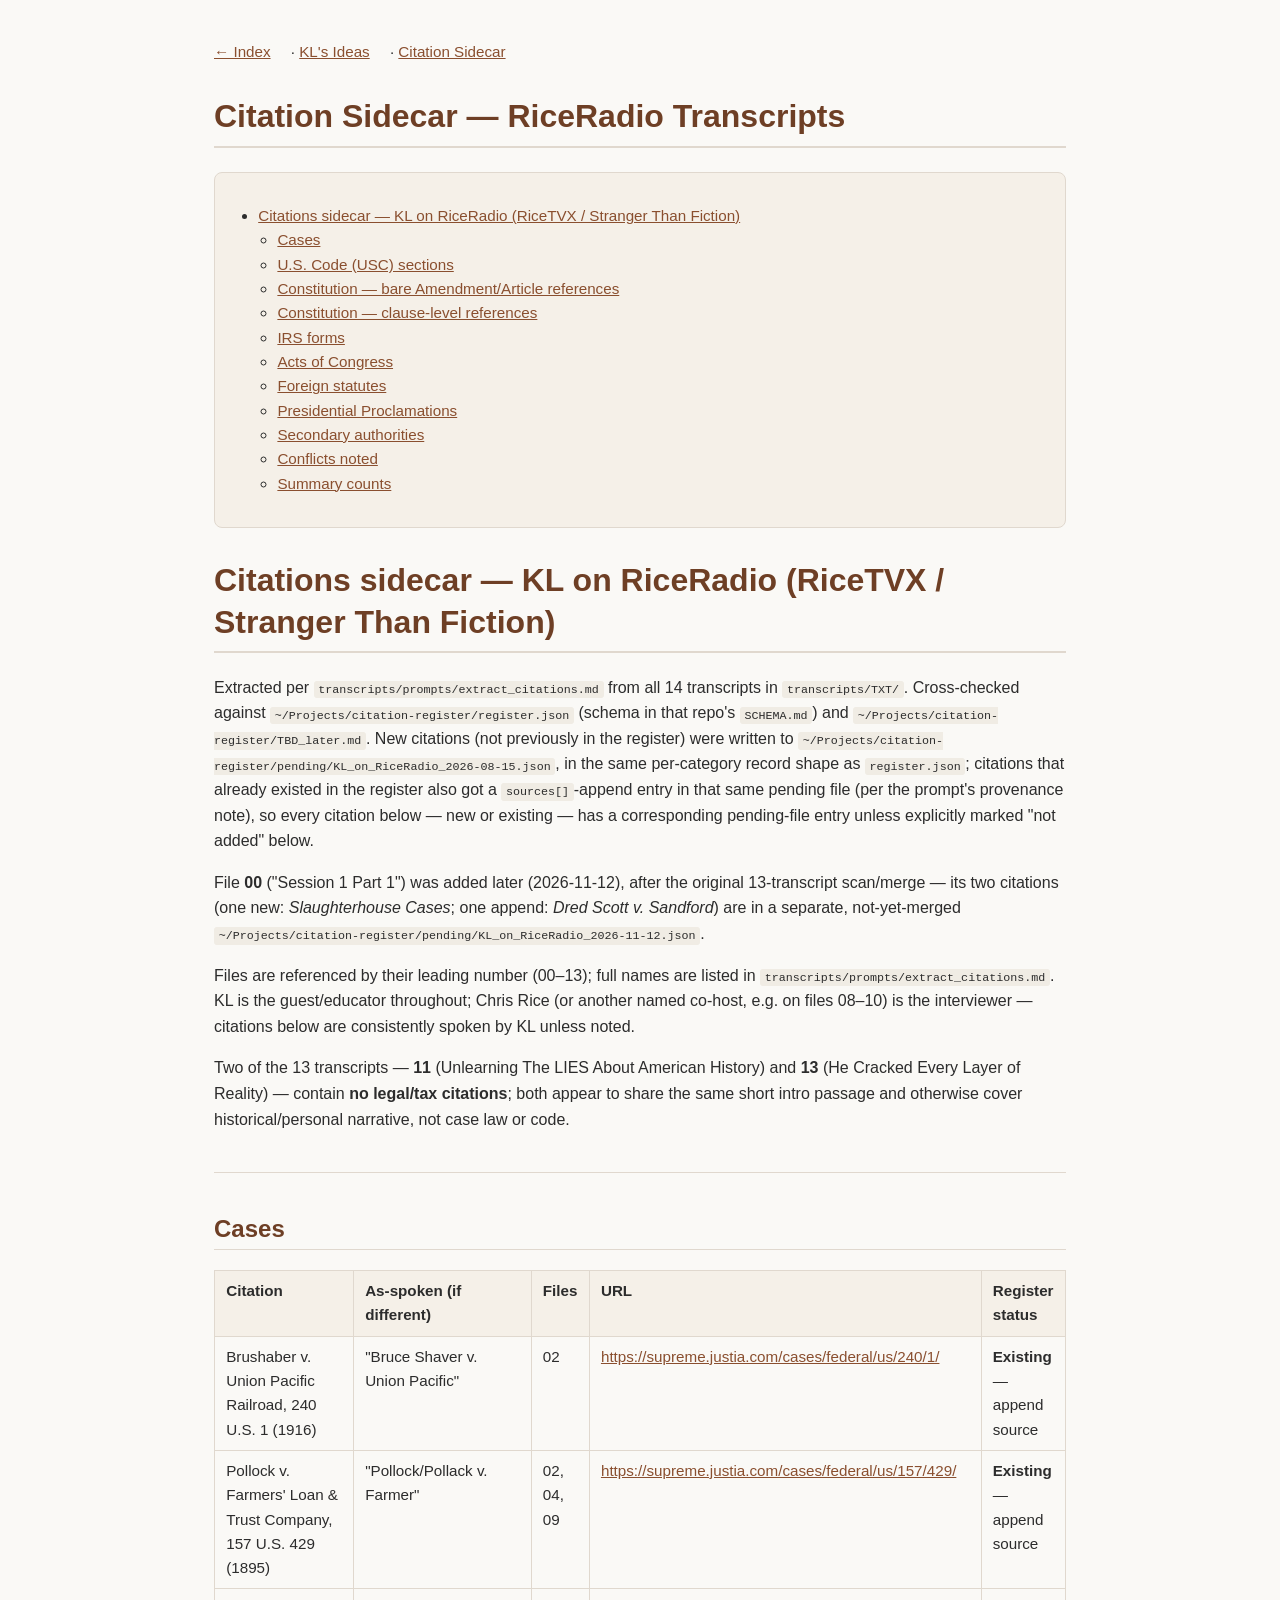
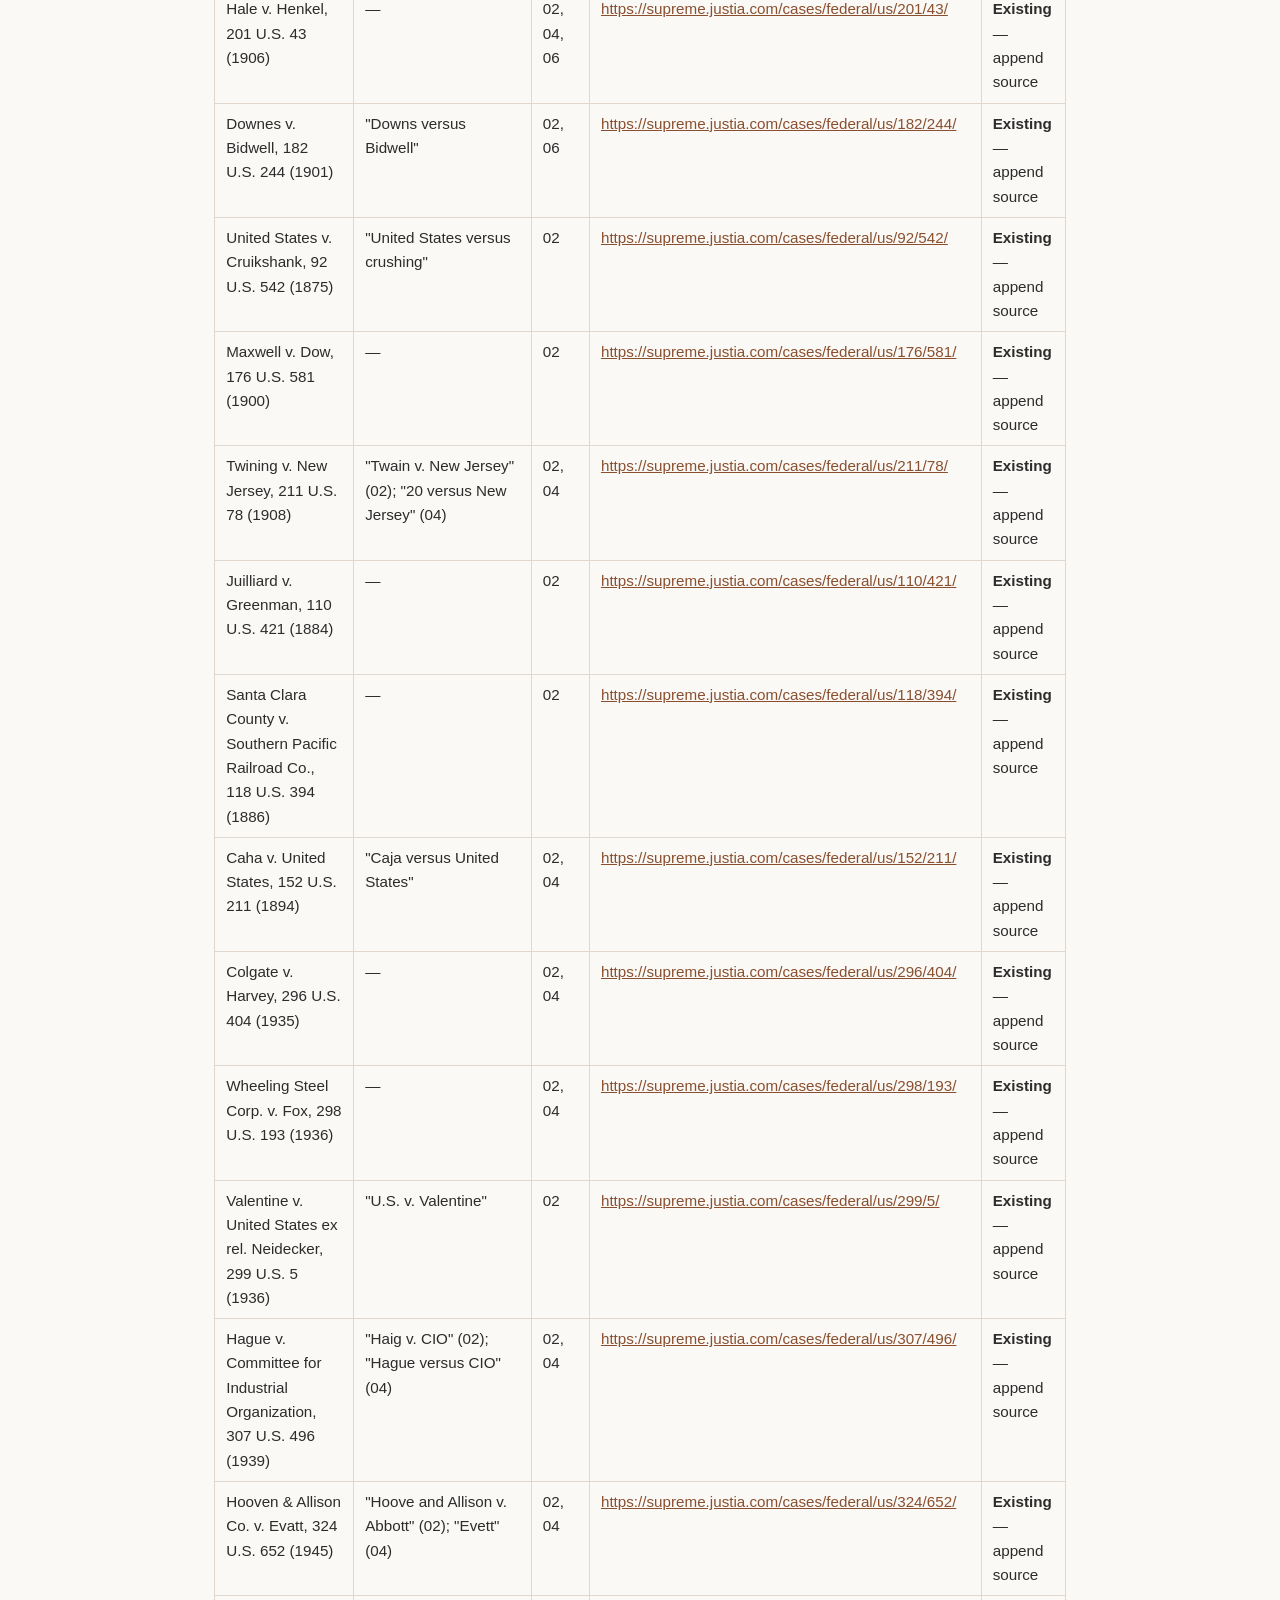
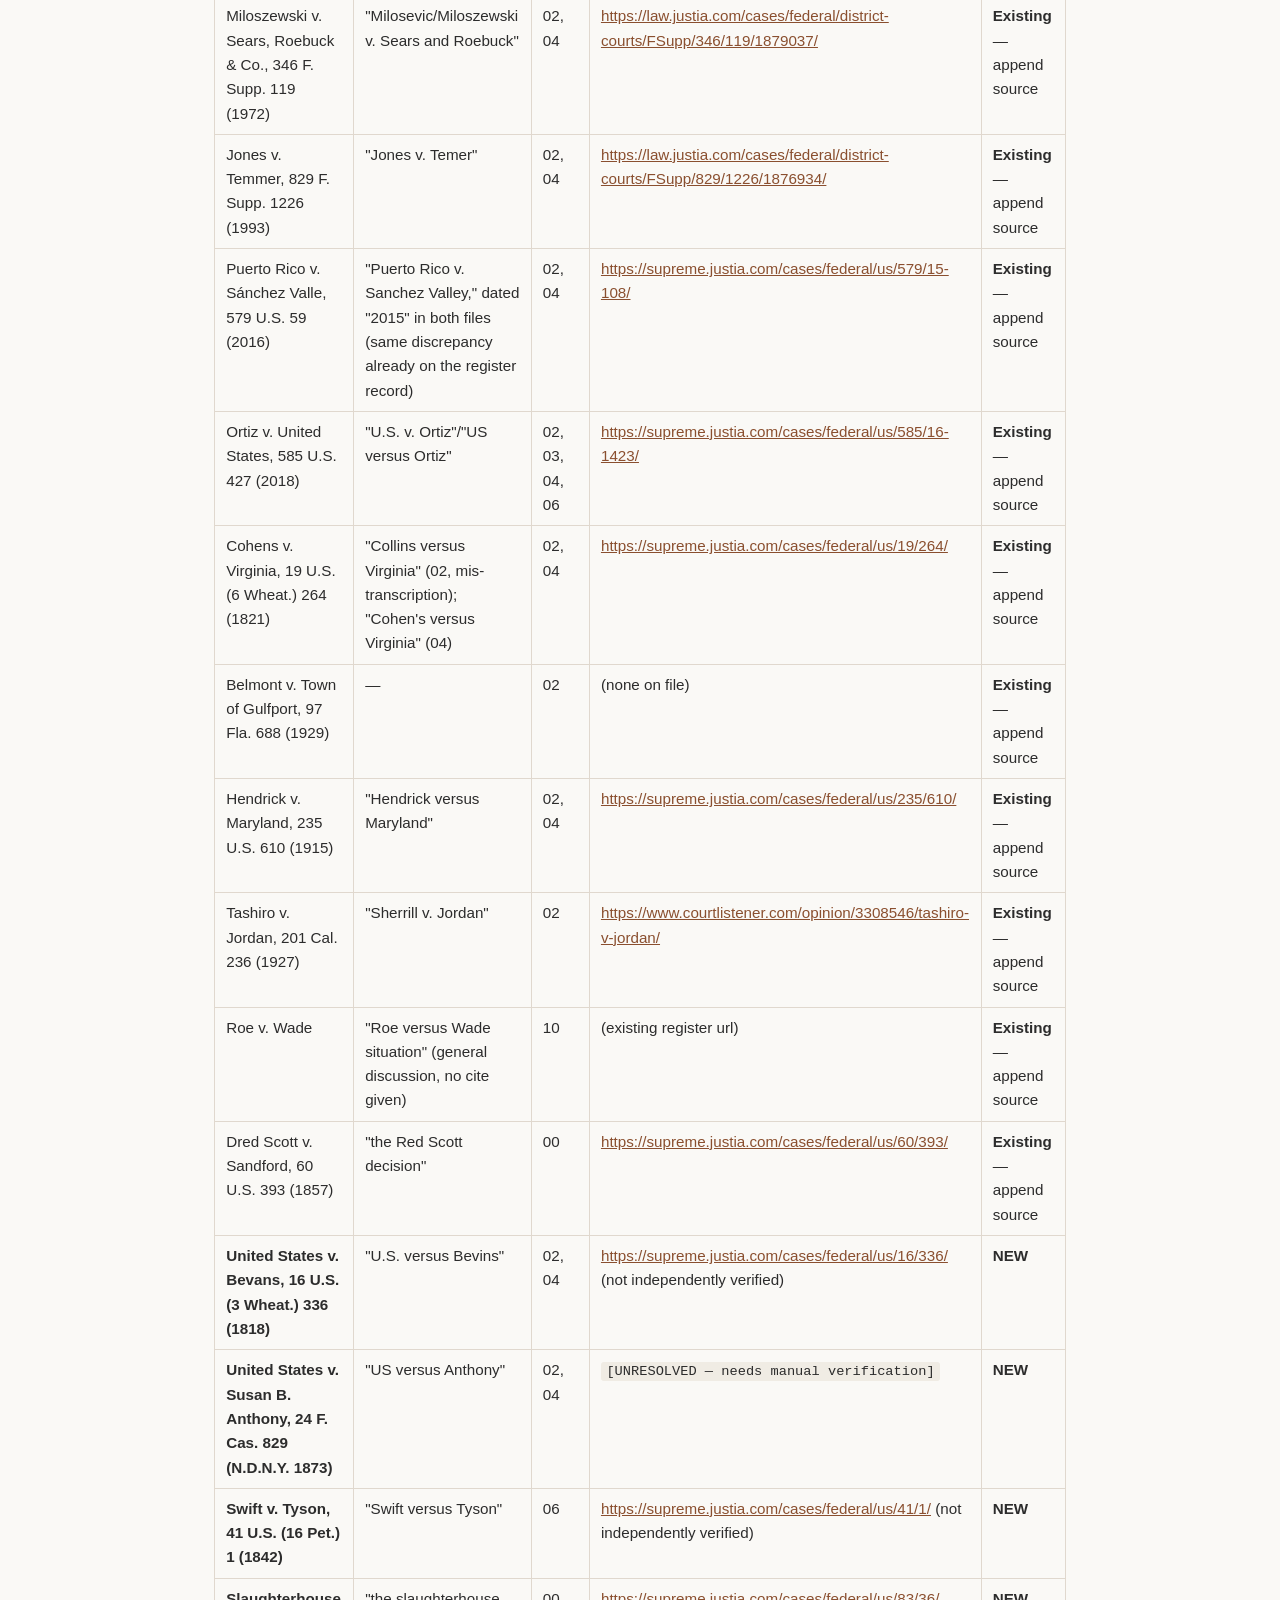
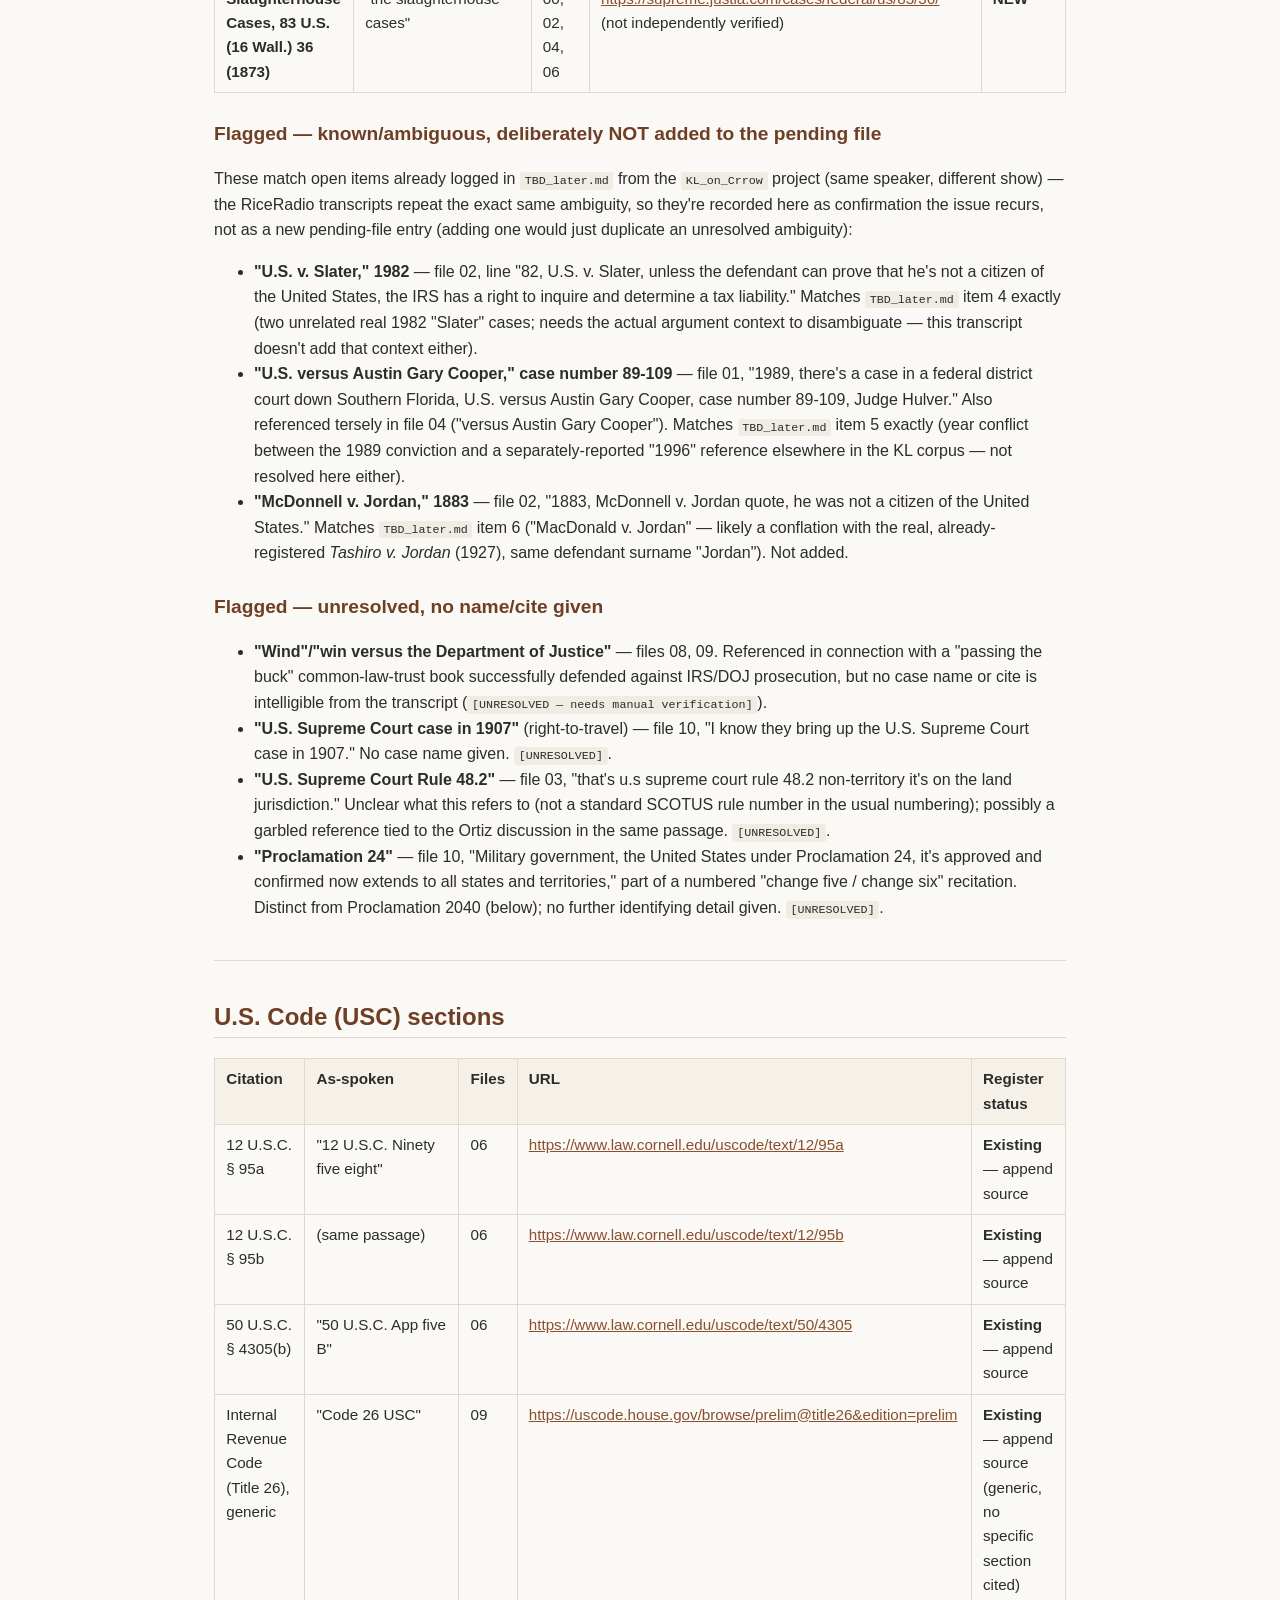
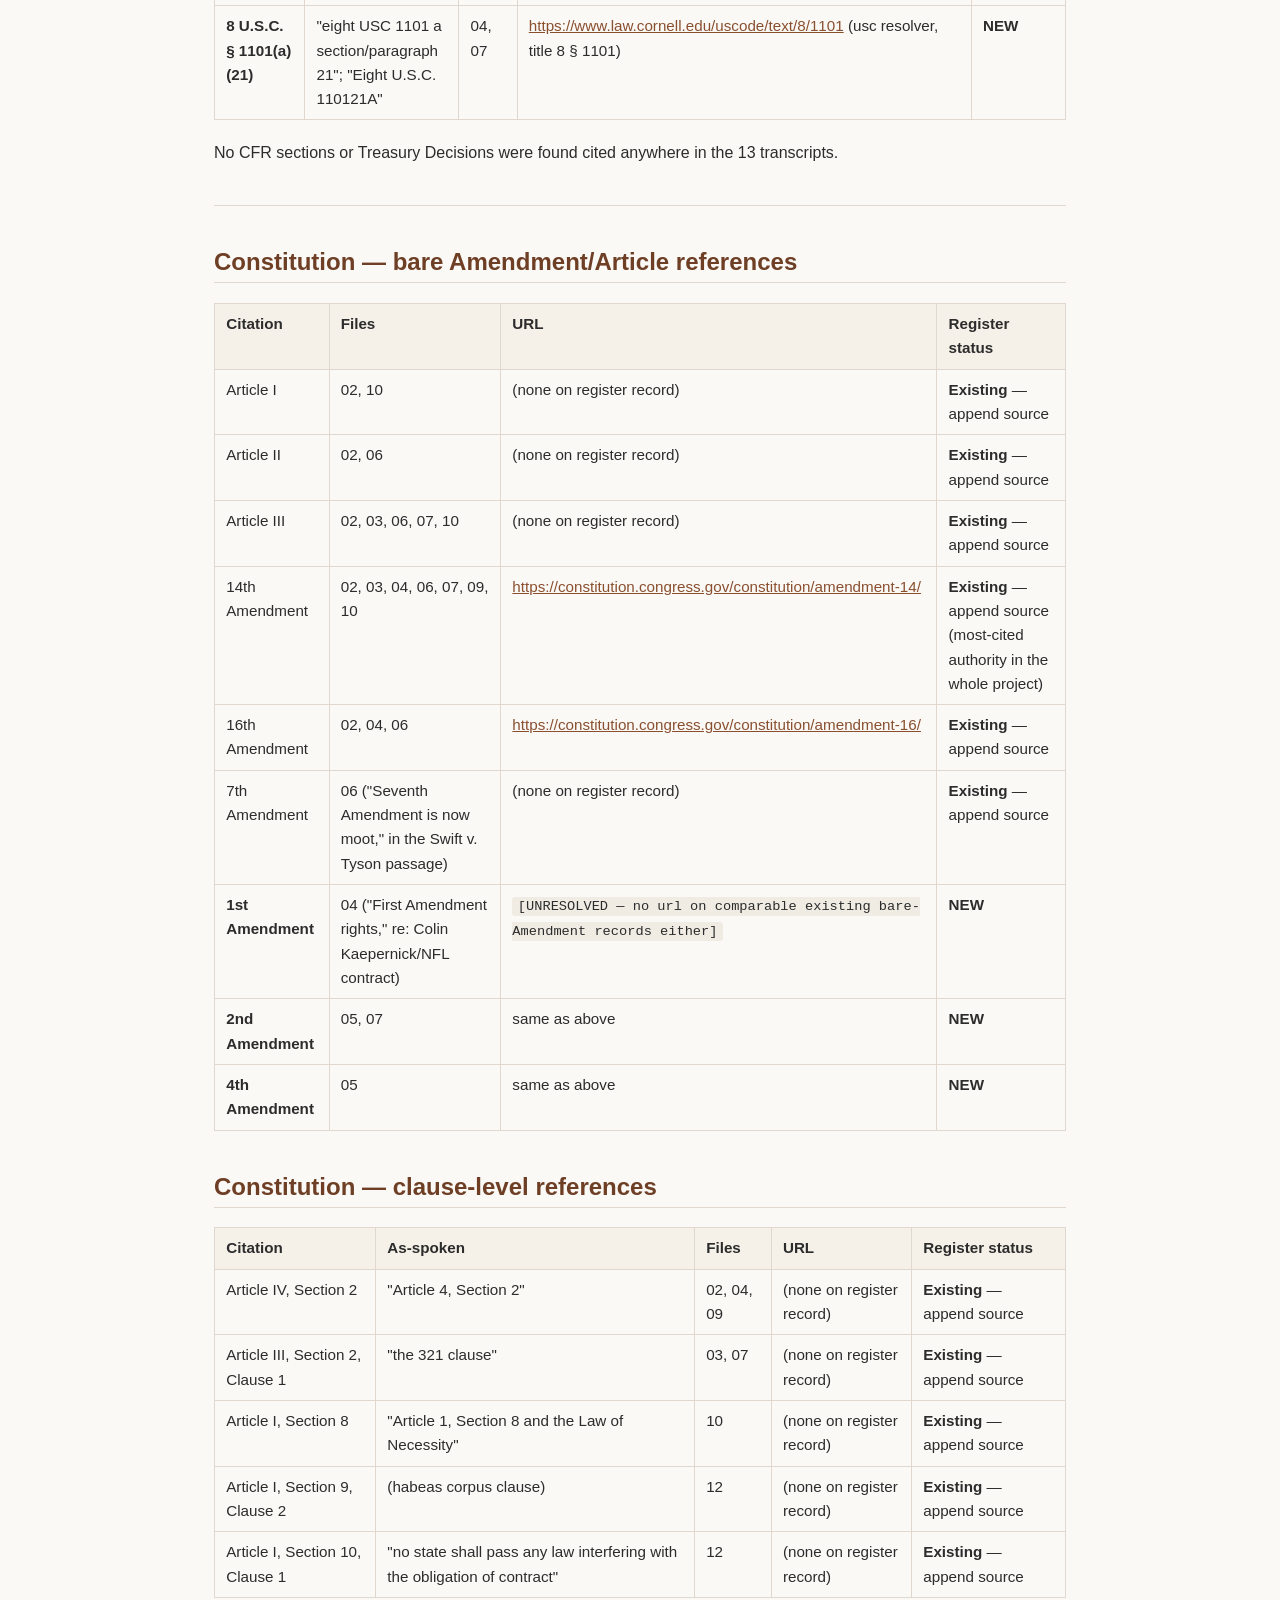
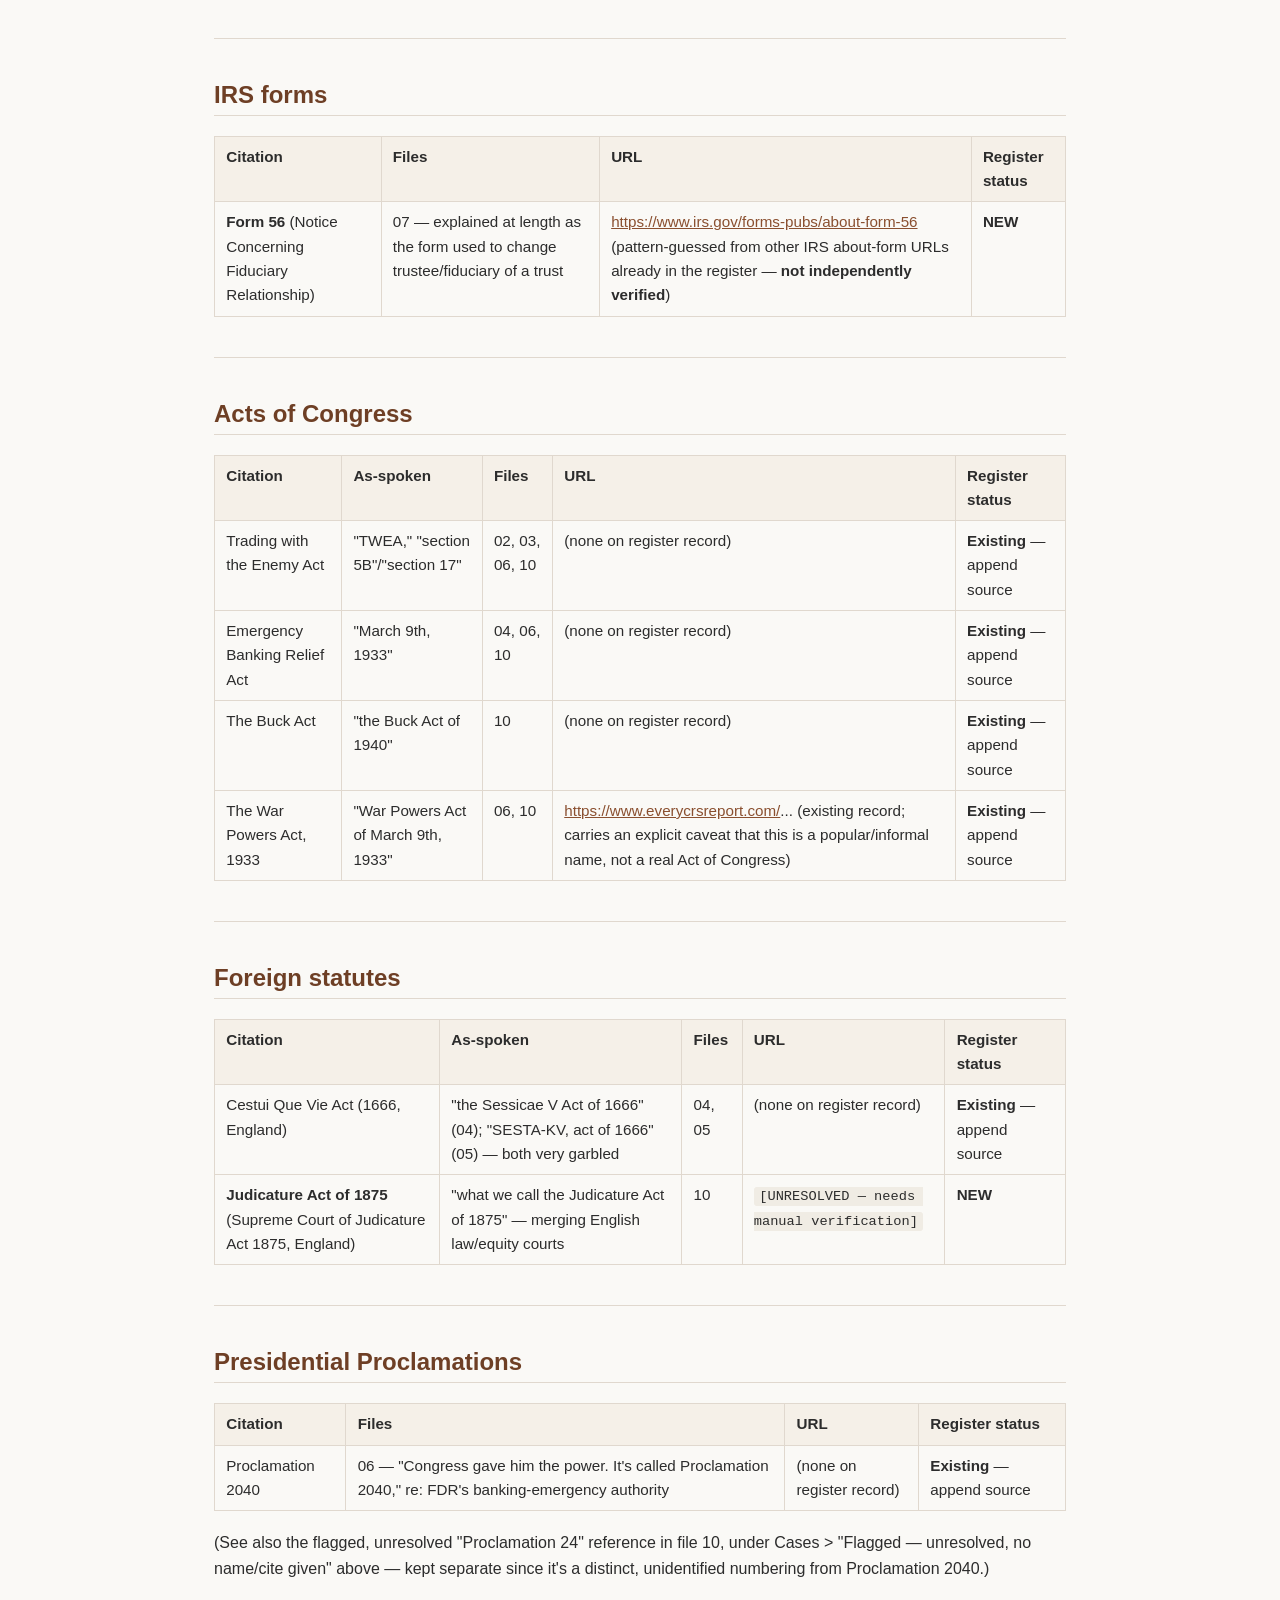
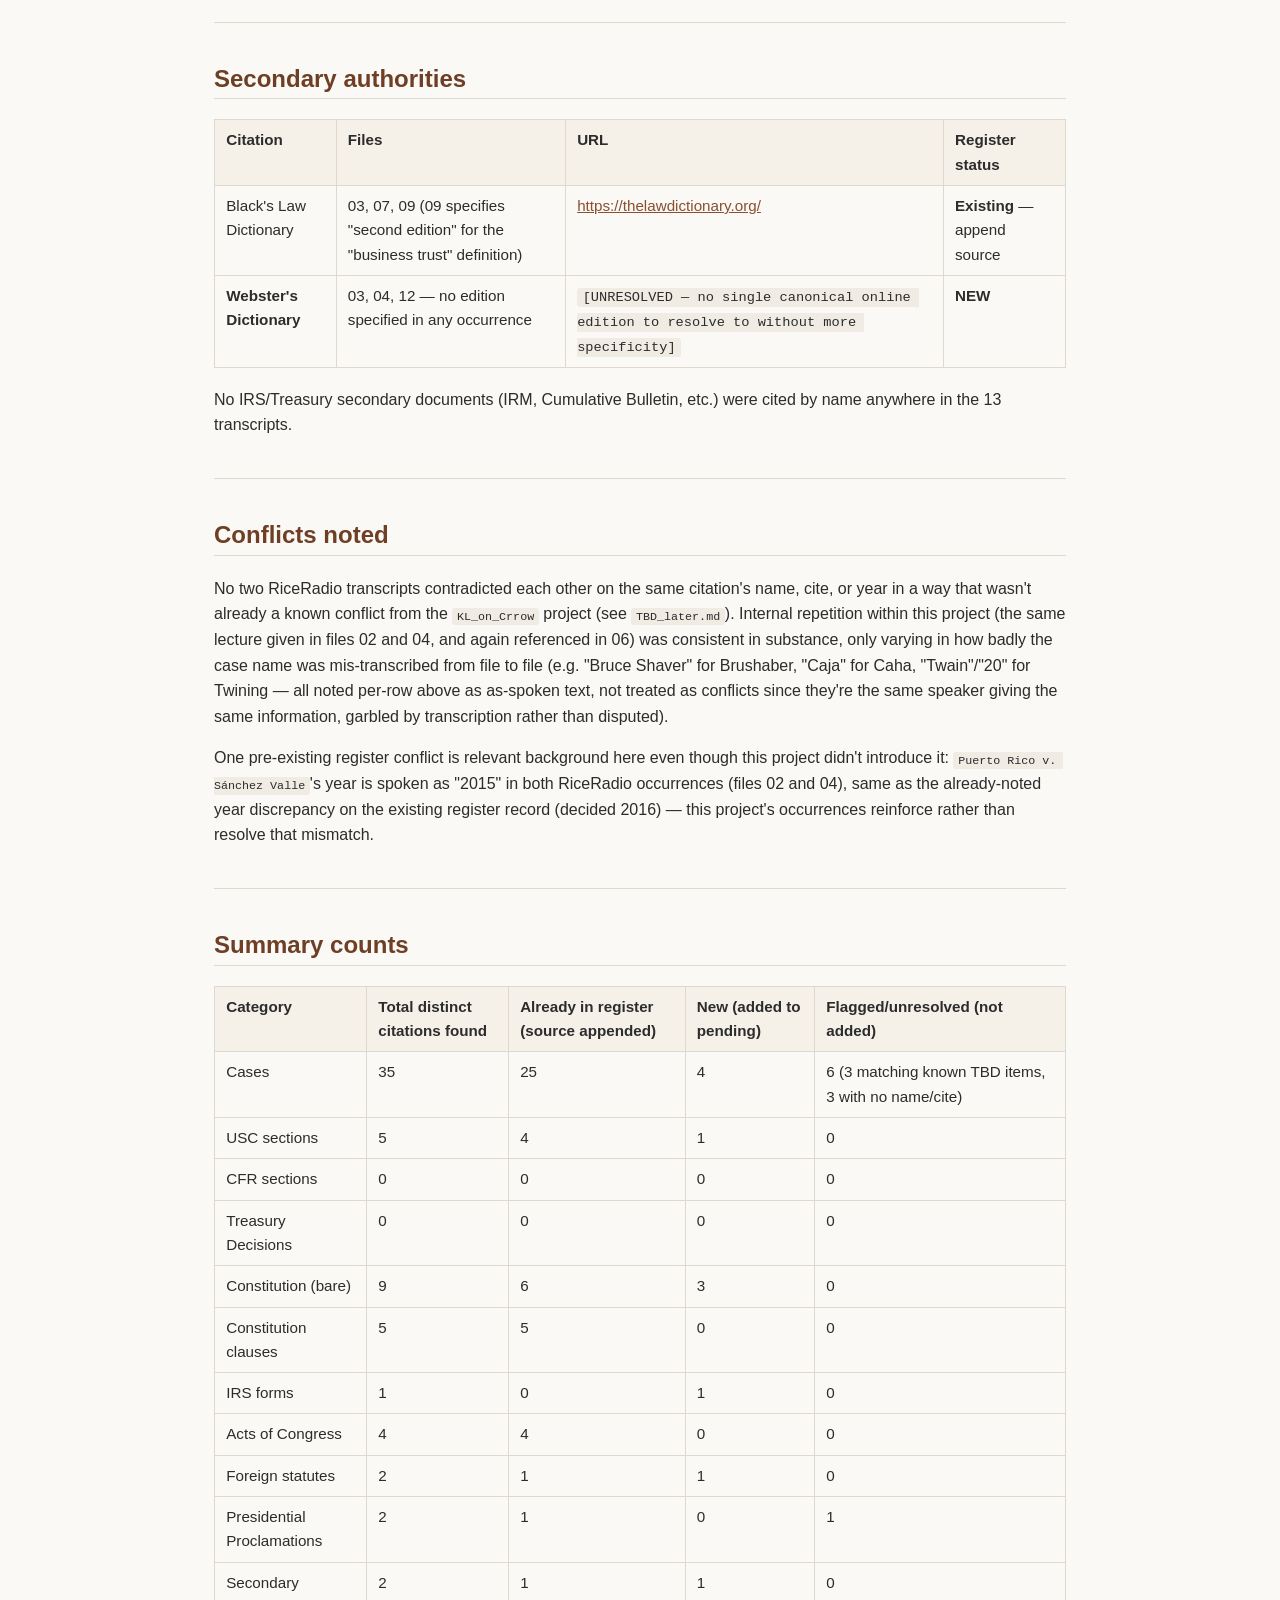
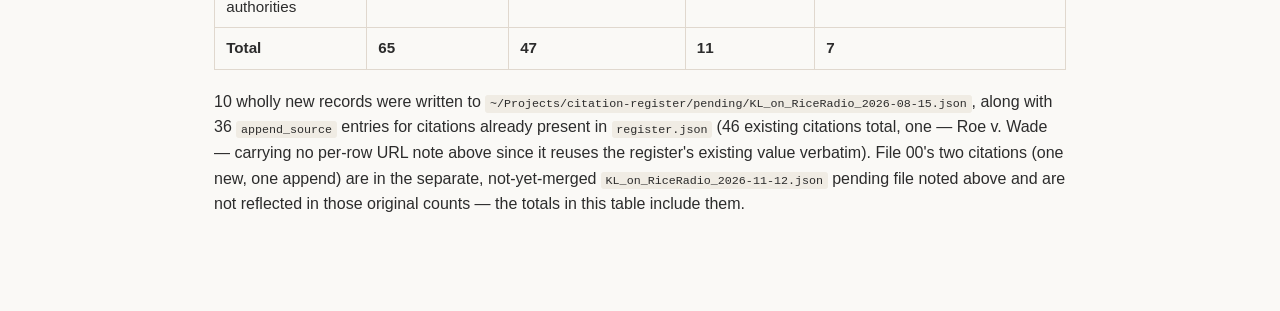
==== commit 1c99727c: "Add Session 1 Part 1 transcript (file 00) and fold its content in - transcripts/TXT/00_...: new tran" ====
--- a/summaries_html/citations-sidecar.html
+++ b/summaries_html/citations-sidecar.html
@@ -66,7 +66,7 @@
 id="citations-sidecar--kl-on-riceradio-ricetvx--stranger-than-fiction">Citations
 sidecar — KL on RiceRadio (RiceTVX / Stranger Than Fiction)</h1>
 <p>Extracted per <code>transcripts/prompts/extract_citations.md</code>
-from all 13 transcripts in <code>transcripts/TXT/</code>. Cross-checked
+from all 14 transcripts in <code>transcripts/TXT/</code>. Cross-checked
 against <code>~/Projects/citation-register/register.json</code> (schema
 in that repo's <code>SCHEMA.md</code>) and
 <code>~/Projects/citation-register/TBD_later.md</code>. New citations
@@ -78,7 +78,12 @@
 prompt's provenance note), so every citation below — new or existing —
 has a corresponding pending-file entry unless explicitly marked "not
 added" below.</p>
-<p>Files are referenced by their leading number (01–13); full names are
+<p>File <strong>00</strong> ("Session 1 Part 1") was added later
+(2026-11-12), after the original 13-transcript scan/merge — its two
+citations (one new: <em>Slaughterhouse Cases</em>; one append: <em>Dred
+Scott v. Sandford</em>) are in a separate, not-yet-merged
+<code>~/Projects/citation-register/pending/KL_on_RiceRadio_2026-11-12.json</code>.</p>
+<p>Files are referenced by their leading number (00–13); full names are
 listed in <code>transcripts/prompts/extract_citations.md</code>. KL is
 the guest/educator throughout; Chris Rice (or another named co-host,
 e.g. on files 08–10) is the interviewer — citations below are
@@ -101,7 +106,7 @@
 </tr>
 </thead>
 <tbody>
-<tr>
+<tr id="brushaber-v-union-pacific">
 <td>Brushaber v. Union Pacific Railroad, 240 U.S. 1 (1916)</td>
 <td>"Bruce Shaver v. Union Pacific"</td>
 <td>02</td>
@@ -109,7 +114,7 @@
 href="https://supreme.justia.com/cases/federal/us/240/1/">https://supreme.justia.com/cases/federal/us/240/1/</a></td>
 <td><strong>Existing</strong> — append source</td>
 </tr>
-<tr>
+<tr id="pollock-v-farmers-loan">
 <td>Pollock v. Farmers' Loan &amp; Trust Company, 157 U.S. 429
 (1895)</td>
 <td>"Pollock/Pollack v. Farmer"</td>
@@ -118,7 +123,7 @@
 href="https://supreme.justia.com/cases/federal/us/157/429/">https://supreme.justia.com/cases/federal/us/157/429/</a></td>
 <td><strong>Existing</strong> — append source</td>
 </tr>
-<tr>
+<tr id="hale-v-henkel">
 <td>Hale v. Henkel, 201 U.S. 43 (1906)</td>
 <td>—</td>
 <td>02, 04, 06</td>
@@ -126,7 +131,7 @@
 href="https://supreme.justia.com/cases/federal/us/201/43/">https://supreme.justia.com/cases/federal/us/201/43/</a></td>
 <td><strong>Existing</strong> — append source</td>
 </tr>
-<tr>
+<tr id="downes-v-bidwell">
 <td>Downes v. Bidwell, 182 U.S. 244 (1901)</td>
 <td>"Downs versus Bidwell"</td>
 <td>02, 06</td>
@@ -134,7 +139,7 @@
 href="https://supreme.justia.com/cases/federal/us/182/244/">https://supreme.justia.com/cases/federal/us/182/244/</a></td>
 <td><strong>Existing</strong> — append source</td>
 </tr>
-<tr>
+<tr id="us-v-cruikshank">
 <td>United States v. Cruikshank, 92 U.S. 542 (1875)</td>
 <td>"United States versus crushing"</td>
 <td>02</td>
@@ -142,7 +147,7 @@
 href="https://supreme.justia.com/cases/federal/us/92/542/">https://supreme.justia.com/cases/federal/us/92/542/</a></td>
 <td><strong>Existing</strong> — append source</td>
 </tr>
-<tr>
+<tr id="maxwell-v-dow">
 <td>Maxwell v. Dow, 176 U.S. 581 (1900)</td>
 <td>—</td>
 <td>02</td>
@@ -150,7 +155,7 @@
 href="https://supreme.justia.com/cases/federal/us/176/581/">https://supreme.justia.com/cases/federal/us/176/581/</a></td>
 <td><strong>Existing</strong> — append source</td>
 </tr>
-<tr>
+<tr id="twining-v-new-jersey">
 <td>Twining v. New Jersey, 211 U.S. 78 (1908)</td>
 <td>"Twain v. New Jersey" (02); "20 versus New Jersey" (04)</td>
 <td>02, 04</td>
@@ -158,7 +163,7 @@
 href="https://supreme.justia.com/cases/federal/us/211/78/">https://supreme.justia.com/cases/federal/us/211/78/</a></td>
 <td><strong>Existing</strong> — append source</td>
 </tr>
-<tr>
+<tr id="juilliard-v-greenman">
 <td>Juilliard v. Greenman, 110 U.S. 421 (1884)</td>
 <td>—</td>
 <td>02</td>
@@ -166,7 +171,7 @@
 href="https://supreme.justia.com/cases/federal/us/110/421/">https://supreme.justia.com/cases/federal/us/110/421/</a></td>
 <td><strong>Existing</strong> — append source</td>
 </tr>
-<tr>
+<tr id="santa-clara-v-southern-pacific">
 <td>Santa Clara County v. Southern Pacific Railroad Co., 118 U.S. 394
 (1886)</td>
 <td>—</td>
@@ -175,7 +180,7 @@
 href="https://supreme.justia.com/cases/federal/us/118/394/">https://supreme.justia.com/cases/federal/us/118/394/</a></td>
 <td><strong>Existing</strong> — append source</td>
 </tr>
-<tr>
+<tr id="caha-v-us">
 <td>Caha v. United States, 152 U.S. 211 (1894)</td>
 <td>"Caja versus United States"</td>
 <td>02, 04</td>
@@ -183,7 +188,7 @@
 href="https://supreme.justia.com/cases/federal/us/152/211/">https://supreme.justia.com/cases/federal/us/152/211/</a></td>
 <td><strong>Existing</strong> — append source</td>
 </tr>
-<tr>
+<tr id="colgate-v-harvey">
 <td>Colgate v. Harvey, 296 U.S. 404 (1935)</td>
 <td>—</td>
 <td>02, 04</td>
@@ -191,7 +196,7 @@
 href="https://supreme.justia.com/cases/federal/us/296/404/">https://supreme.justia.com/cases/federal/us/296/404/</a></td>
 <td><strong>Existing</strong> — append source</td>
 </tr>
-<tr>
+<tr id="wheeling-steel-v-fox">
 <td>Wheeling Steel Corp. v. Fox, 298 U.S. 193 (1936)</td>
 <td>—</td>
 <td>02, 04</td>
@@ -199,7 +204,7 @@
 href="https://supreme.justia.com/cases/federal/us/298/193/">https://supreme.justia.com/cases/federal/us/298/193/</a></td>
 <td><strong>Existing</strong> — append source</td>
 </tr>
-<tr>
+<tr id="valentine-v-us">
 <td>Valentine v. United States ex rel. Neidecker, 299 U.S. 5 (1936)</td>
 <td>"U.S. v. Valentine"</td>
 <td>02</td>
@@ -207,7 +212,7 @@
 href="https://supreme.justia.com/cases/federal/us/299/5/">https://supreme.justia.com/cases/federal/us/299/5/</a></td>
 <td><strong>Existing</strong> — append source</td>
 </tr>
-<tr>
+<tr id="hague-v-cio">
 <td>Hague v. Committee for Industrial Organization, 307 U.S. 496
 (1939)</td>
 <td>"Haig v. CIO" (02); "Hague versus CIO" (04)</td>
@@ -216,7 +221,7 @@
 href="https://supreme.justia.com/cases/federal/us/307/496/">https://supreme.justia.com/cases/federal/us/307/496/</a></td>
 <td><strong>Existing</strong> — append source</td>
 </tr>
-<tr>
+<tr id="hooven-v-evatt">
 <td>Hooven &amp; Allison Co. v. Evatt, 324 U.S. 652 (1945)</td>
 <td>"Hoove and Allison v. Abbott" (02); "Evett" (04)</td>
 <td>02, 04</td>
@@ -224,7 +229,7 @@
 href="https://supreme.justia.com/cases/federal/us/324/652/">https://supreme.justia.com/cases/federal/us/324/652/</a></td>
 <td><strong>Existing</strong> — append source</td>
 </tr>
-<tr>
+<tr id="miloszewski-v-sears">
 <td>Miloszewski v. Sears, Roebuck &amp; Co., 346 F. Supp. 119
 (1972)</td>
 <td>"Milosevic/Miloszewski v. Sears and Roebuck"</td>
@@ -233,7 +238,7 @@
 href="https://law.justia.com/cases/federal/district-courts/FSupp/346/119/1879037/">https://law.justia.com/cases/federal/district-courts/FSupp/346/119/1879037/</a></td>
 <td><strong>Existing</strong> — append source</td>
 </tr>
-<tr>
+<tr id="jones-v-temmer">
 <td>Jones v. Temmer, 829 F. Supp. 1226 (1993)</td>
 <td>"Jones v. Temer"</td>
 <td>02, 04</td>
@@ -241,7 +246,7 @@
 href="https://law.justia.com/cases/federal/district-courts/FSupp/829/1226/1876934/">https://law.justia.com/cases/federal/district-courts/FSupp/829/1226/1876934/</a></td>
 <td><strong>Existing</strong> — append source</td>
 </tr>
-<tr>
+<tr id="puerto-rico-v-sanchez-valle">
 <td>Puerto Rico v. Sánchez Valle, 579 U.S. 59 (2016)</td>
 <td>"Puerto Rico v. Sanchez Valley," dated "2015" in both files (same
 discrepancy already on the register record)</td>
@@ -250,7 +255,7 @@
 href="https://supreme.justia.com/cases/federal/us/579/15-108/">https://supreme.justia.com/cases/federal/us/579/15-108/</a></td>
 <td><strong>Existing</strong> — append source</td>
 </tr>
-<tr>
+<tr id="ortiz-v-us">
 <td>Ortiz v. United States, 585 U.S. 427 (2018)</td>
 <td>"U.S. v. Ortiz"/"US versus Ortiz"</td>
 <td>02, 03, 04, 06</td>
@@ -258,7 +263,7 @@
 href="https://supreme.justia.com/cases/federal/us/585/16-1423/">https://supreme.justia.com/cases/federal/us/585/16-1423/</a></td>
 <td><strong>Existing</strong> — append source</td>
 </tr>
-<tr>
+<tr id="cohens-v-virginia">
 <td>Cohens v. Virginia, 19 U.S. (6 Wheat.) 264 (1821)</td>
 <td>"Collins versus Virginia" (02, mis-transcription); "Cohen's versus
 Virginia" (04)</td>
@@ -267,14 +272,14 @@
 href="https://supreme.justia.com/cases/federal/us/19/264/">https://supreme.justia.com/cases/federal/us/19/264/</a></td>
 <td><strong>Existing</strong> — append source</td>
 </tr>
-<tr>
+<tr id="belmont-v-gulfport">
 <td>Belmont v. Town of Gulfport, 97 Fla. 688 (1929)</td>
 <td>—</td>
 <td>02</td>
 <td>(none on file)</td>
 <td><strong>Existing</strong> — append source</td>
 </tr>
-<tr>
+<tr id="hendrick-v-maryland">
 <td>Hendrick v. Maryland, 235 U.S. 610 (1915)</td>
 <td>"Hendrick versus Maryland"</td>
 <td>02, 04</td>
@@ -282,7 +287,7 @@
 href="https://supreme.justia.com/cases/federal/us/235/610/">https://supreme.justia.com/cases/federal/us/235/610/</a></td>
 <td><strong>Existing</strong> — append source</td>
 </tr>
-<tr>
+<tr id="tashiro-v-jordan">
 <td>Tashiro v. Jordan, 201 Cal. 236 (1927)</td>
 <td>"Sherrill v. Jordan"</td>
 <td>02</td>
@@ -290,14 +295,22 @@
 href="https://www.courtlistener.com/opinion/3308546/tashiro-v-jordan/">https://www.courtlistener.com/opinion/3308546/tashiro-v-jordan/</a></td>
 <td><strong>Existing</strong> — append source</td>
 </tr>
-<tr>
+<tr id="roe-v-wade">
 <td>Roe v. Wade</td>
 <td>"Roe versus Wade situation" (general discussion, no cite given)</td>
 <td>10</td>
 <td>(existing register url)</td>
 <td><strong>Existing</strong> — append source</td>
 </tr>
-<tr>
+<tr id="dred-scott">
+<td>Dred Scott v. Sandford, 60 U.S. 393 (1857)</td>
+<td>"the Red Scott decision"</td>
+<td>00</td>
+<td><a
+href="https://supreme.justia.com/cases/federal/us/60/393/">https://supreme.justia.com/cases/federal/us/60/393/</a></td>
+<td><strong>Existing</strong> — append source</td>
+</tr>
+<tr id="bevans">
 <td><strong>United States v. Bevans, 16 U.S. (3 Wheat.) 336
 (1818)</strong></td>
 <td>"U.S. versus Bevins"</td>
@@ -307,7 +320,7 @@
 (not independently verified)</td>
 <td><strong>NEW</strong></td>
 </tr>
-<tr>
+<tr id="us-v-anthony">
 <td><strong>United States v. Susan B. Anthony, 24 F. Cas. 829 (N.D.N.Y.
 1873)</strong></td>
 <td>"US versus Anthony"</td>
@@ -315,12 +328,21 @@
 <td><code>[UNRESOLVED — needs manual verification]</code></td>
 <td><strong>NEW</strong></td>
 </tr>
-<tr>
+<tr id="swift-v-tyson">
 <td><strong>Swift v. Tyson, 41 U.S. (16 Pet.) 1 (1842)</strong></td>
 <td>"Swift versus Tyson"</td>
 <td>06</td>
 <td><a
 href="https://supreme.justia.com/cases/federal/us/41/1/">https://supreme.justia.com/cases/federal/us/41/1/</a>
+(not independently verified)</td>
+<td><strong>NEW</strong></td>
+</tr>
+<tr id="slaughterhouse-cases">
+<td><strong>Slaughterhouse Cases, 83 U.S. (16 Wall.) 36 (1873)</strong></td>
+<td>"the slaughterhouse cases"</td>
+<td>00, 02, 04, 06</td>
+<td><a
+href="https://supreme.justia.com/cases/federal/us/83/36/">https://supreme.justia.com/cases/federal/us/83/36/</a>
 (not independently verified)</td>
 <td><strong>NEW</strong></td>
 </tr>
@@ -754,9 +776,9 @@
 <tbody>
 <tr>
 <td>Cases</td>
-<td>33</td>
-<td>24</td>
-<td>3</td>
+<td>35</td>
+<td>25</td>
+<td>4</td>
 <td>6 (3 matching known TBD items, 3 with no name/cite)</td>
 </tr>
 <tr>
@@ -831,9 +853,9 @@
 </tr>
 <tr>
 <td><strong>Total</strong></td>
-<td><strong>63</strong></td>
-<td><strong>46</strong></td>
-<td><strong>10</strong></td>
+<td><strong>65</strong></td>
+<td><strong>47</strong></td>
+<td><strong>11</strong></td>
 <td><strong>7</strong></td>
 </tr>
 </tbody>
@@ -843,6 +865,10 @@
 along with 36 <code>append_source</code> entries for citations already
 present in <code>register.json</code> (46 existing citations total, one
 — Roe v. Wade — carrying no per-row URL note above since it reuses the
-register's existing value verbatim).</p>
+register's existing value verbatim). File 00's two citations (one new,
+one append) are in the separate, not-yet-merged
+<code>KL_on_RiceRadio_2026-11-12.json</code> pending file noted above and
+are not reflected in those original counts — the totals in this table
+include them.</p>
 </body>
 </html>
--- a/style.css
+++ b/style.css
@@ -98,6 +98,38 @@
 
 .card p { color: var(--text-light); margin: 0.4rem 0 0; }
 
+.card ol {
+    margin: 0.6rem 0 0;
+    padding-left: 1.4rem;
+    color: var(--text);
+}
+
+.card ol li { margin-bottom: 0.6rem; }
+
+.card ol li:last-child { margin-bottom: 0; }
+
+.card ol strong { color: var(--accent-dark); }
+
+.av-table-wrap {
+    overflow-x: auto;
+}
+
+.av-table-wrap table {
+    margin: 1.2rem 0 0;
+    table-layout: fixed;
+}
+
+.av-table-wrap th:first-child,
+.av-table-wrap td:first-child {
+    width: 12%;
+}
+
+.av-table-wrap th:last-child,
+.av-table-wrap td:last-child {
+    white-space: nowrap;
+    width: 88%;
+}
+
 #TOC {
     background: var(--bg-warm);
     border: 1px solid var(--border);
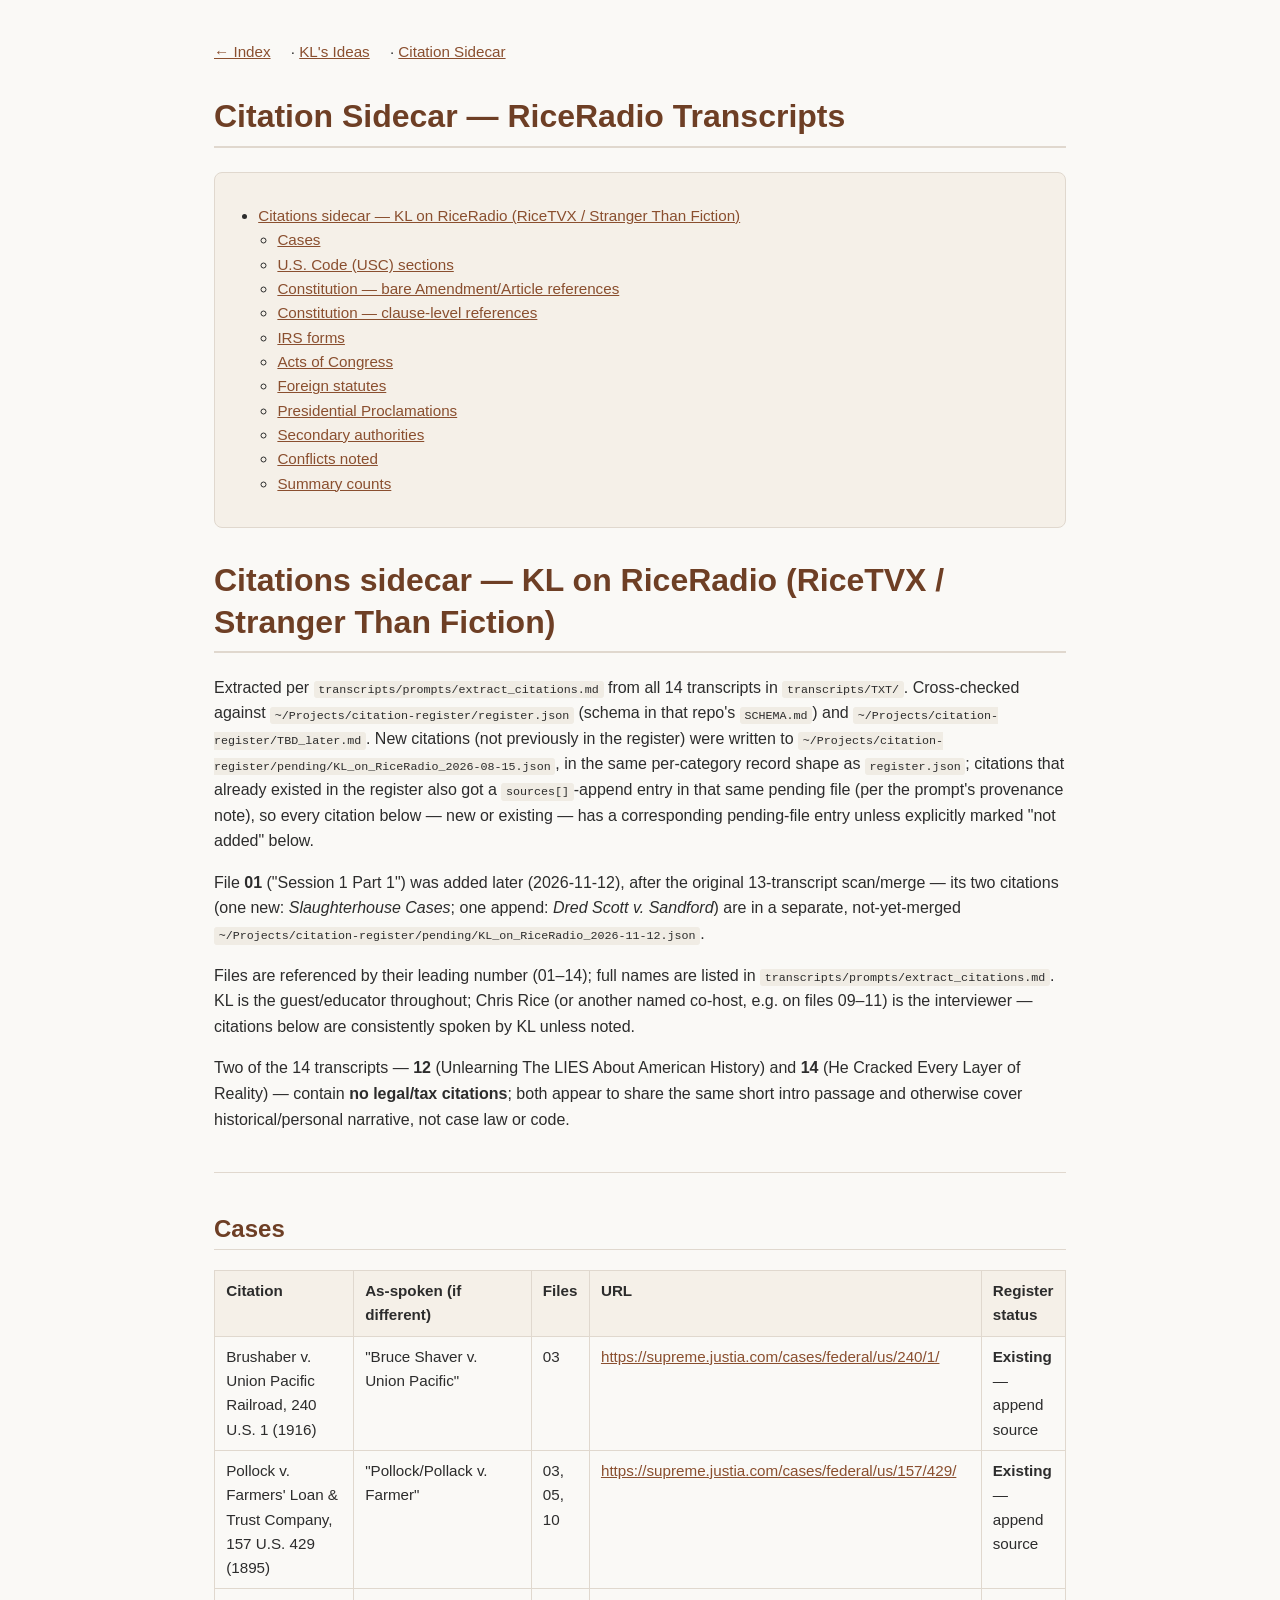
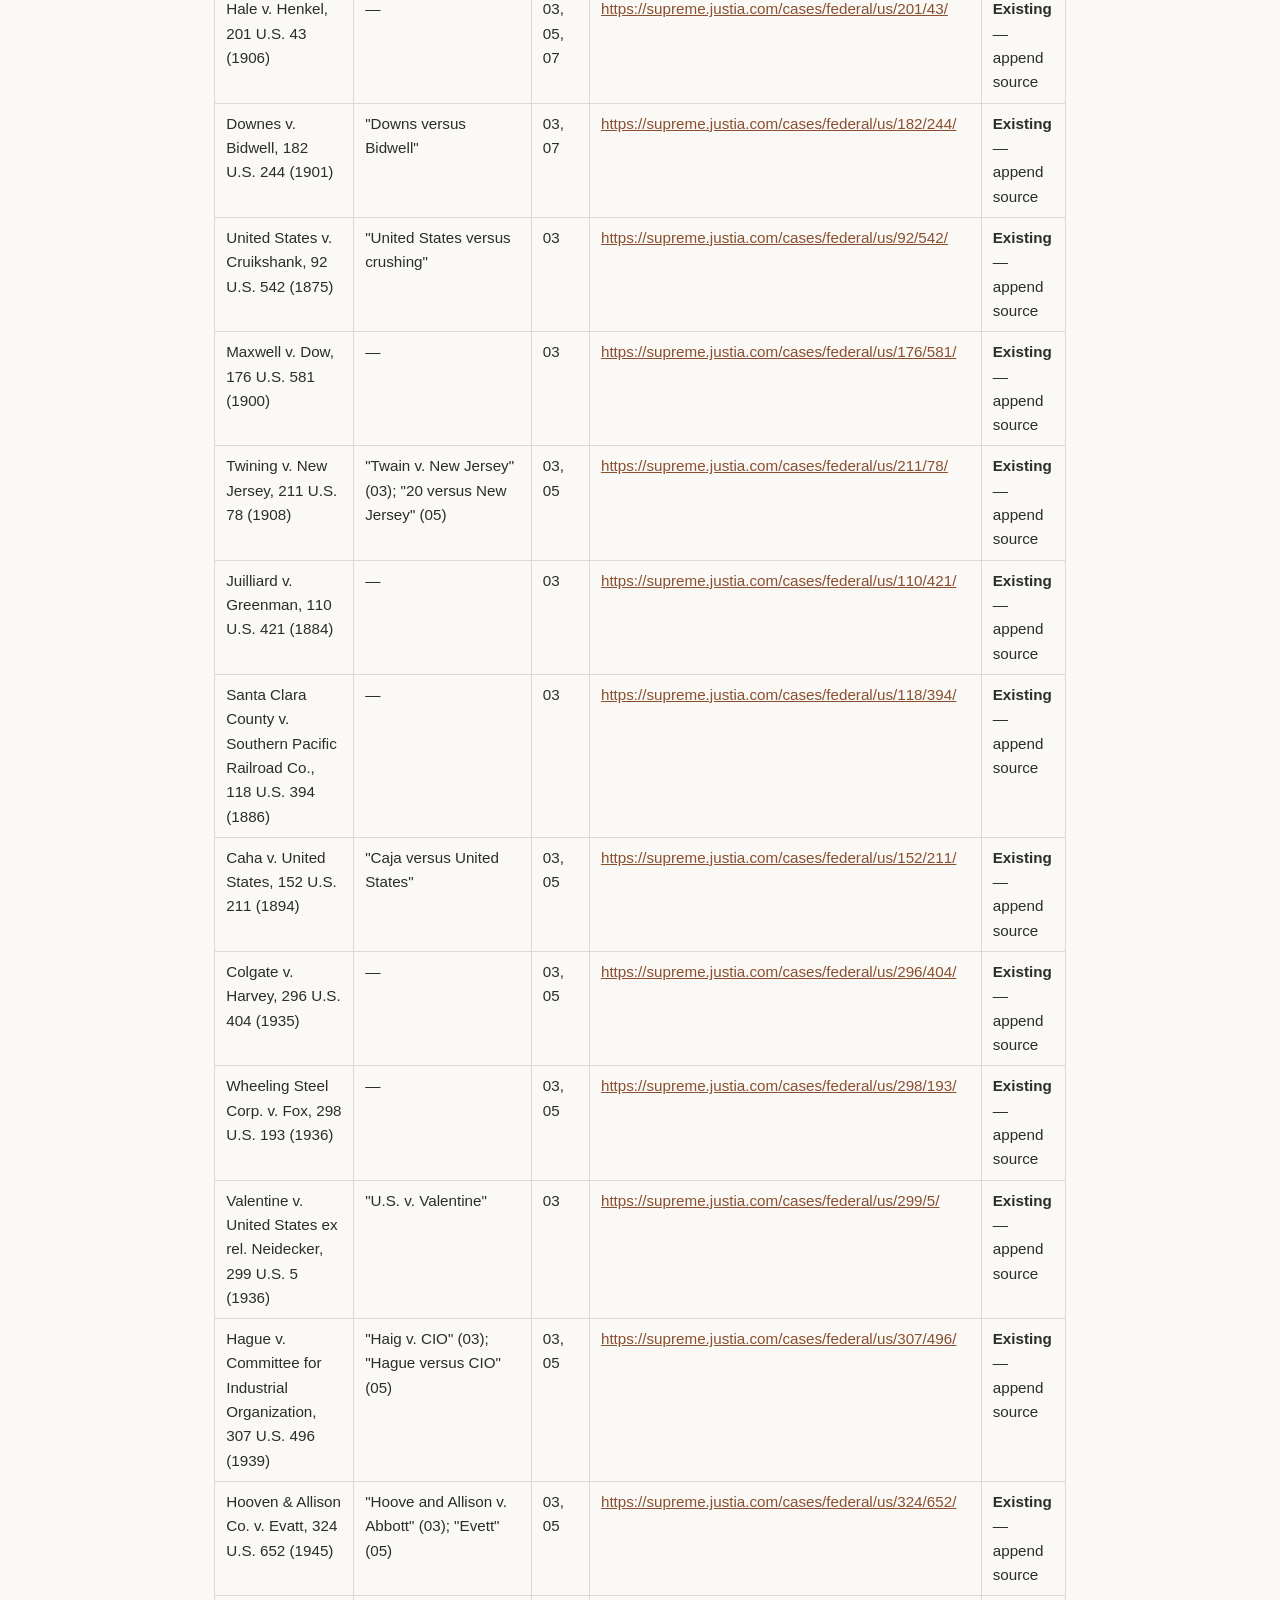
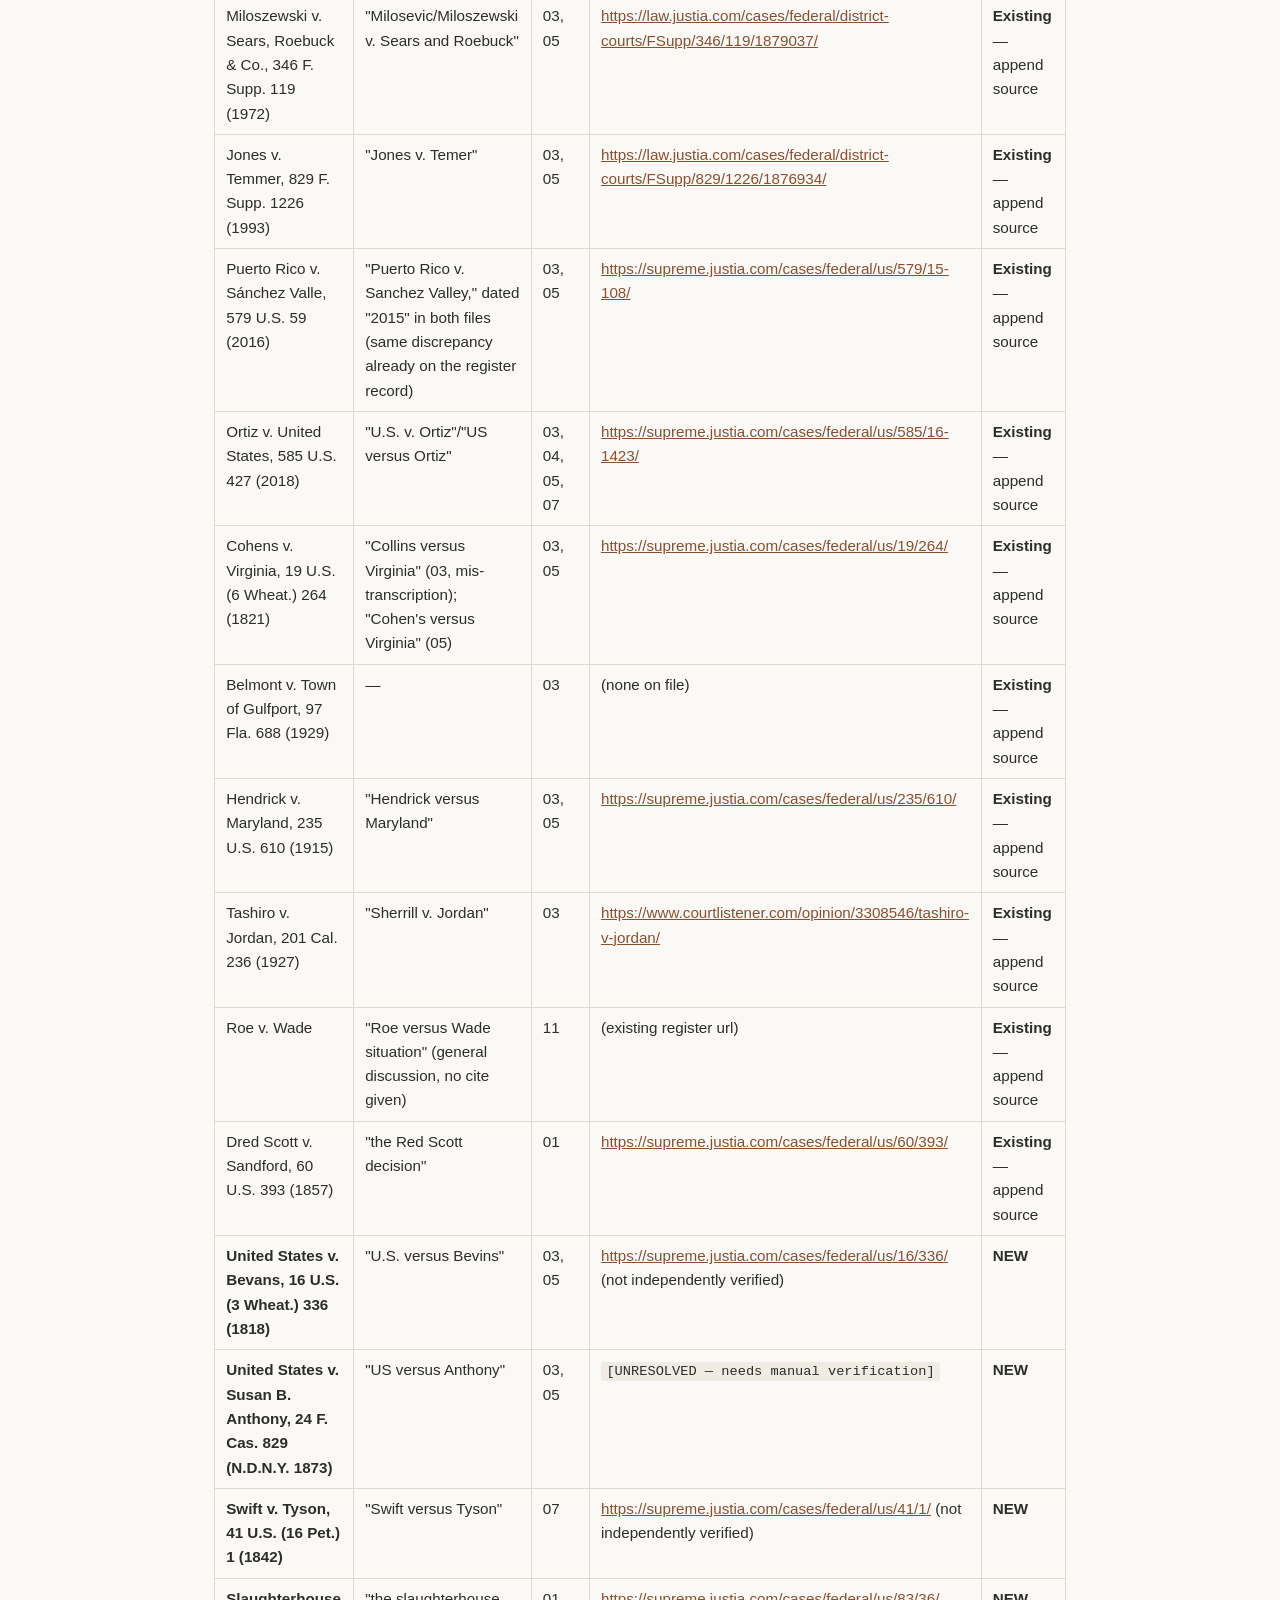
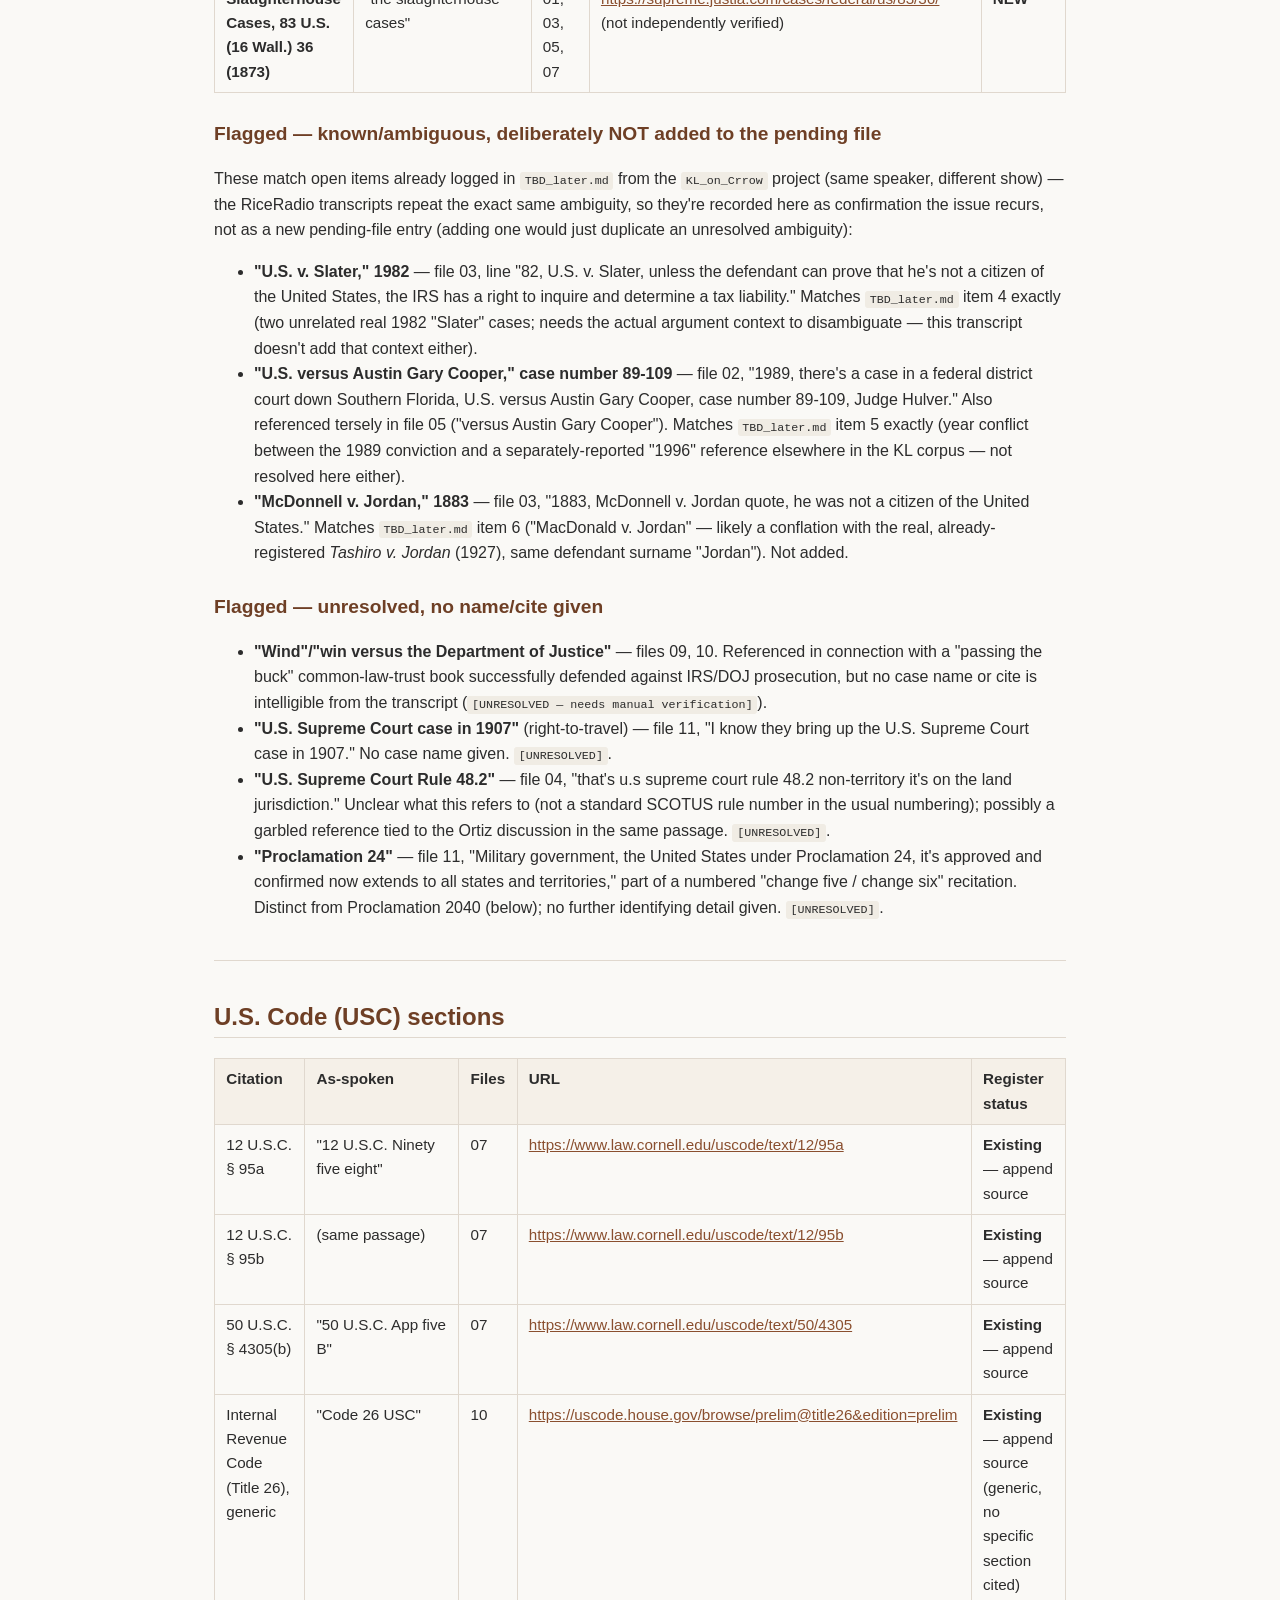
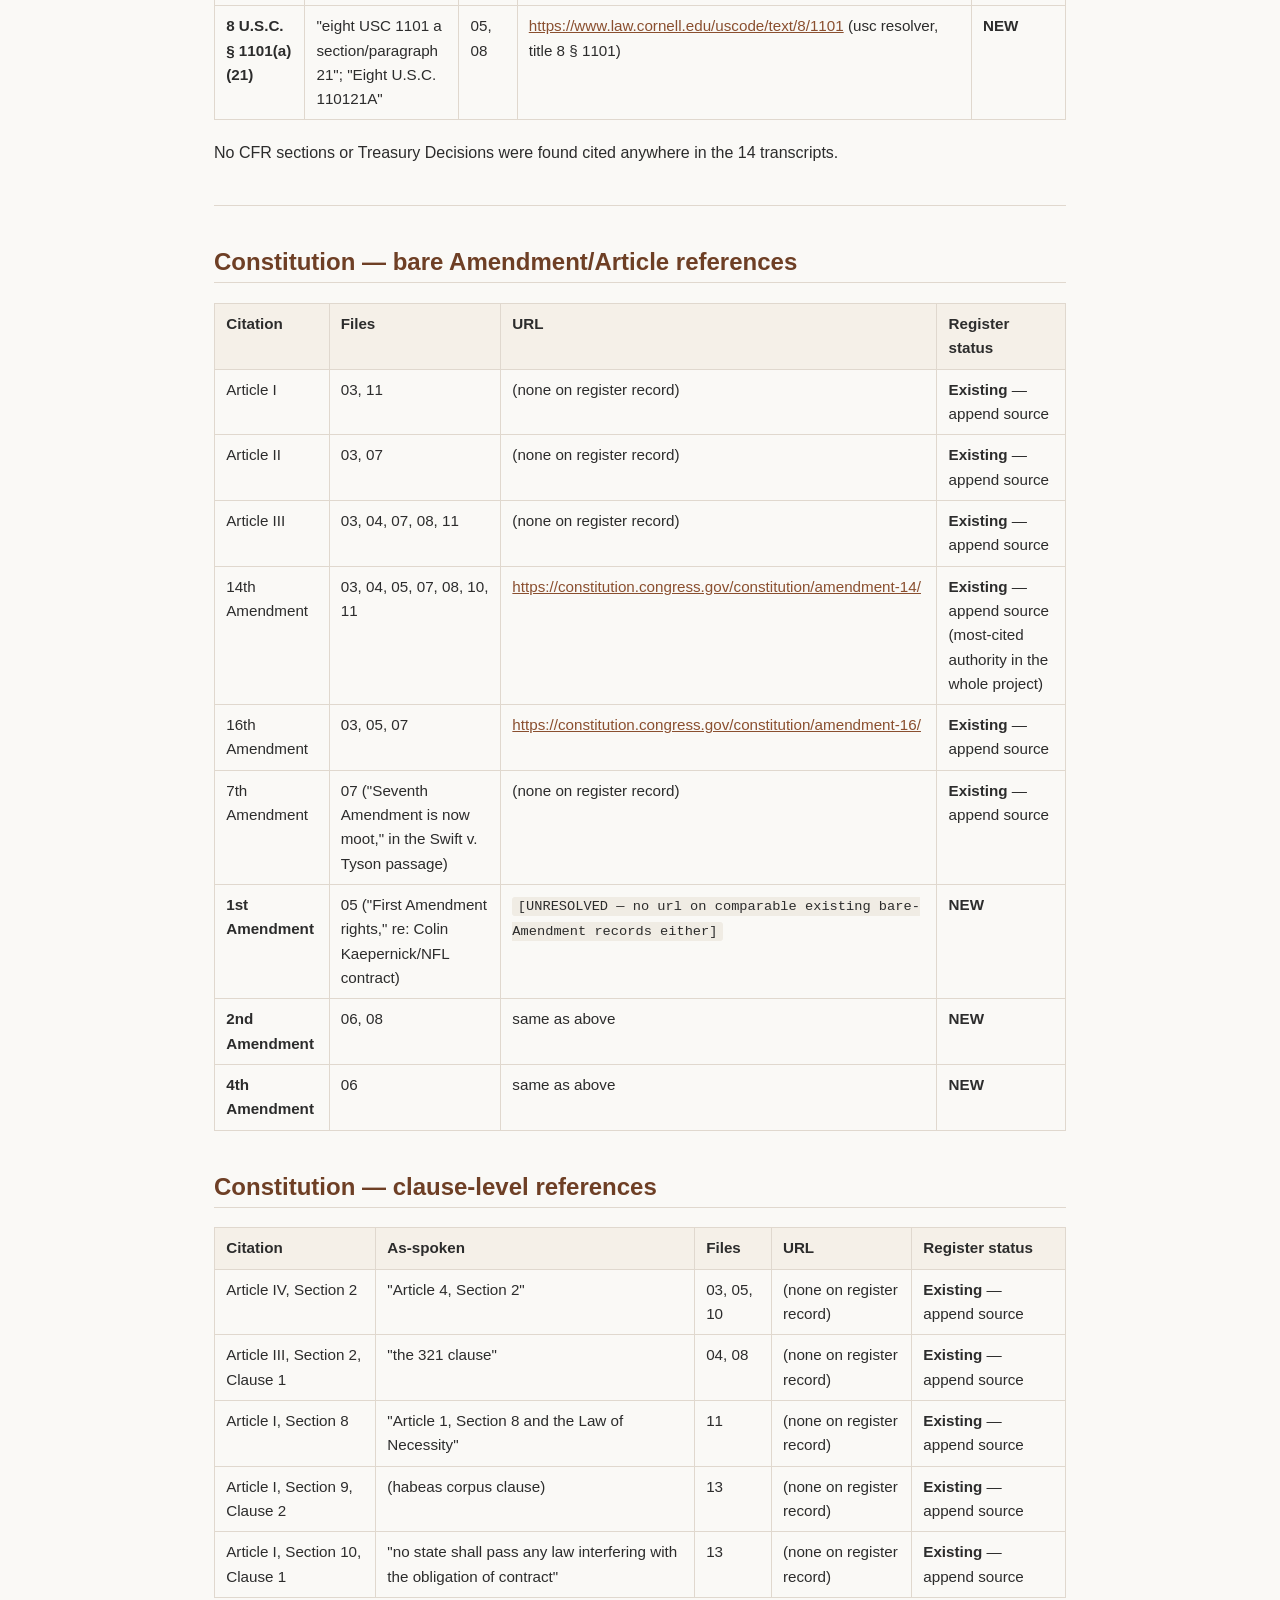
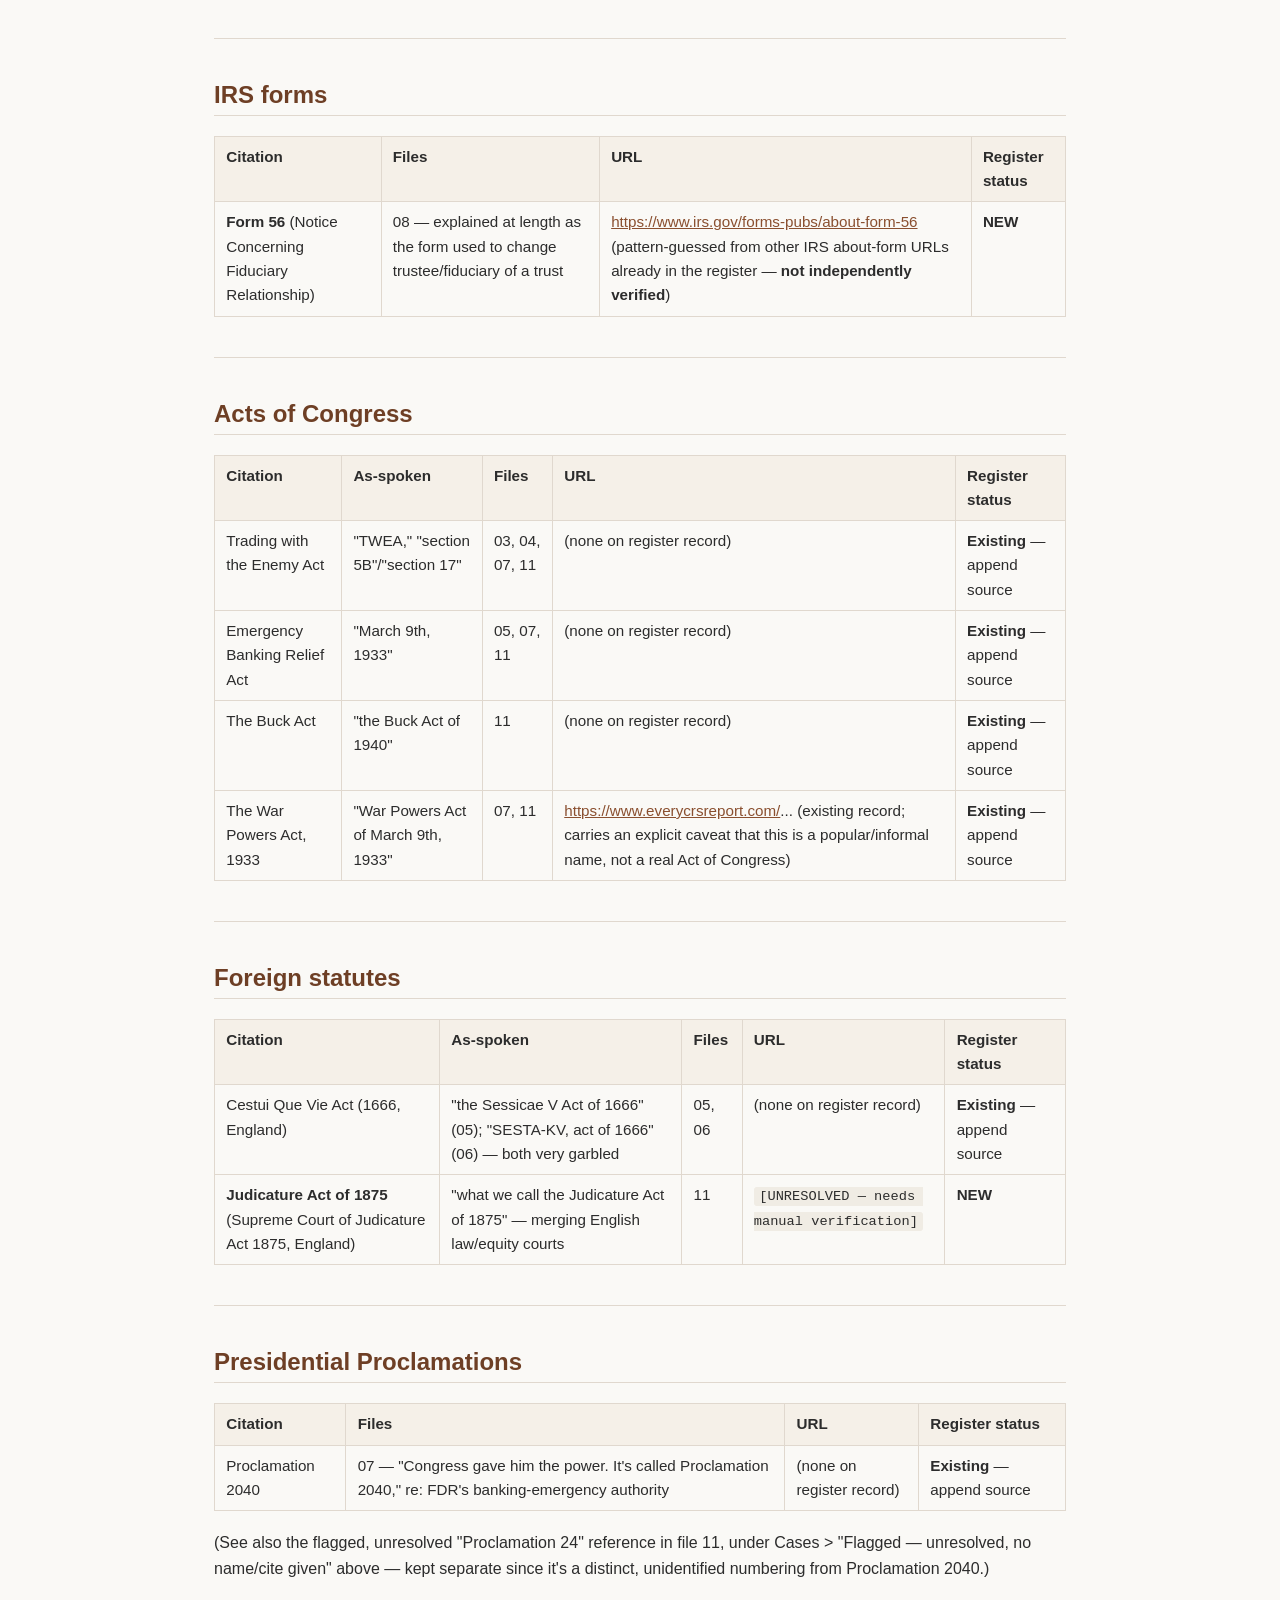
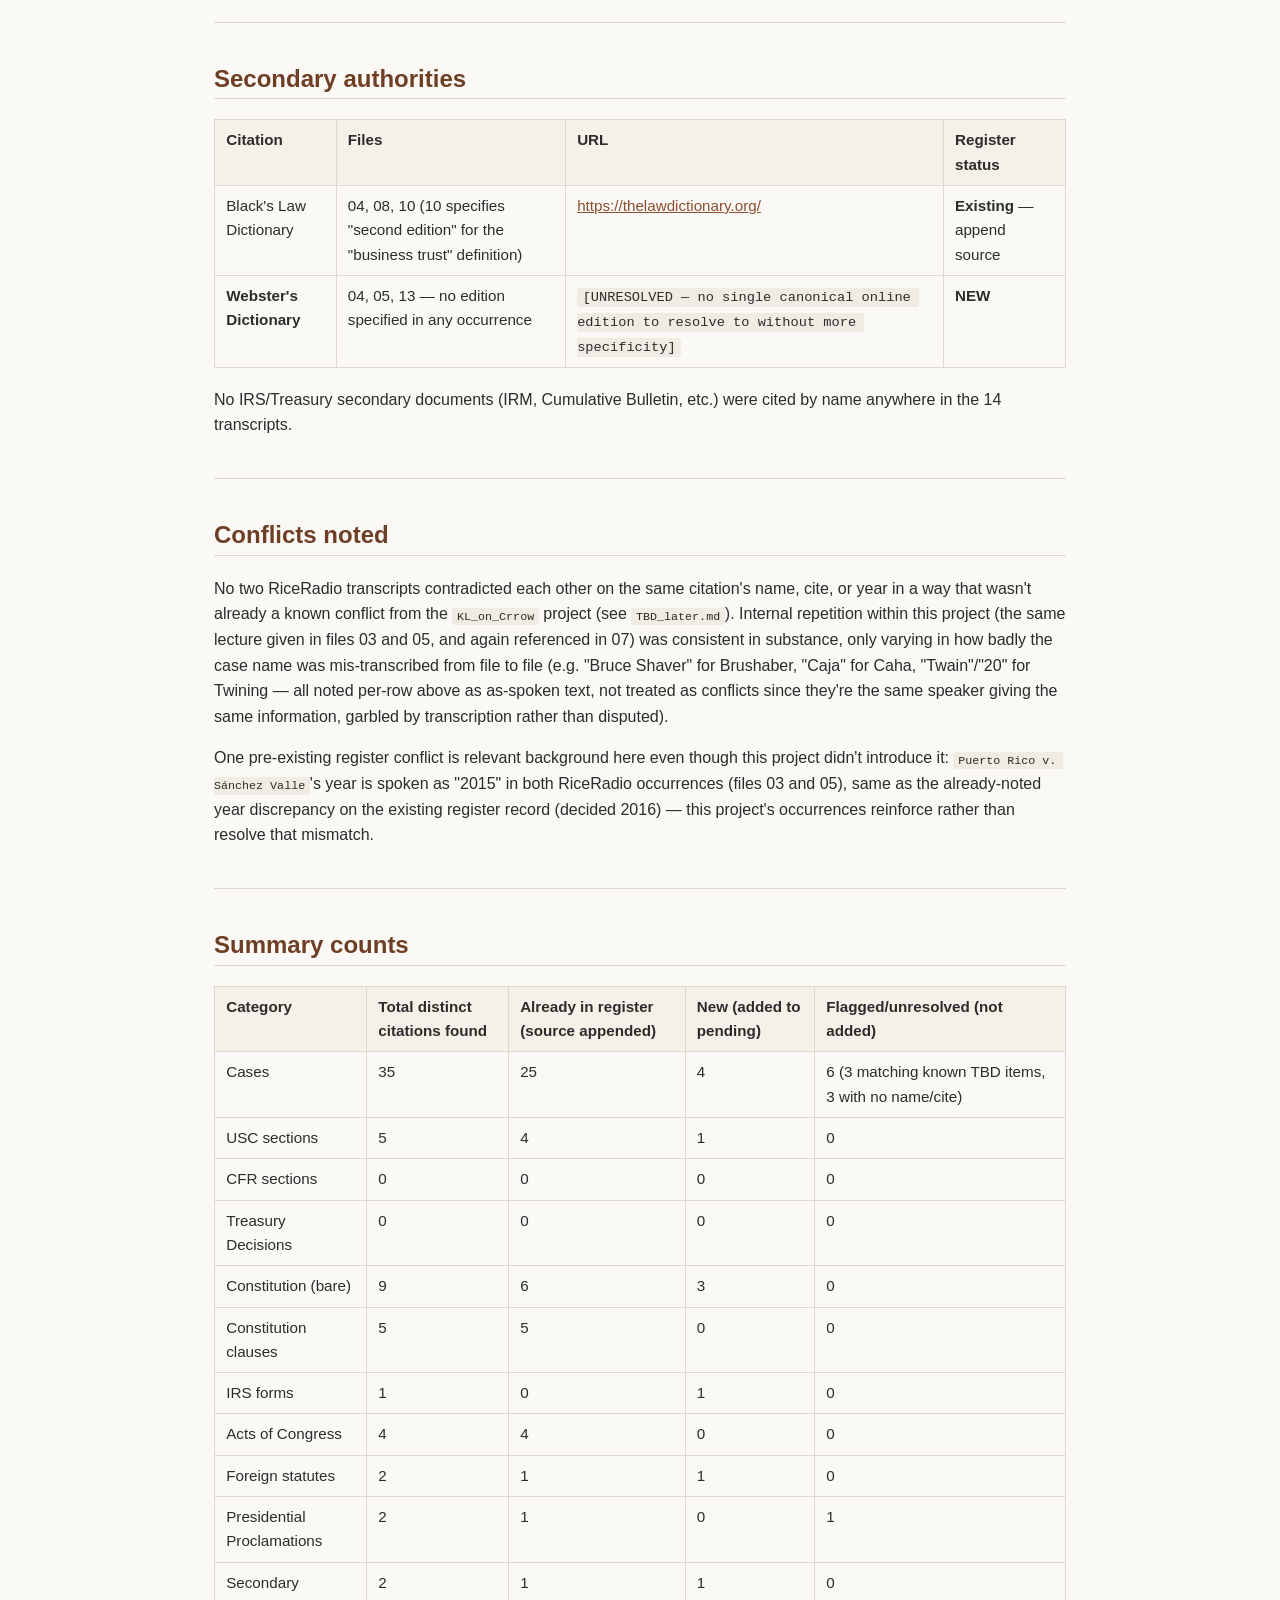
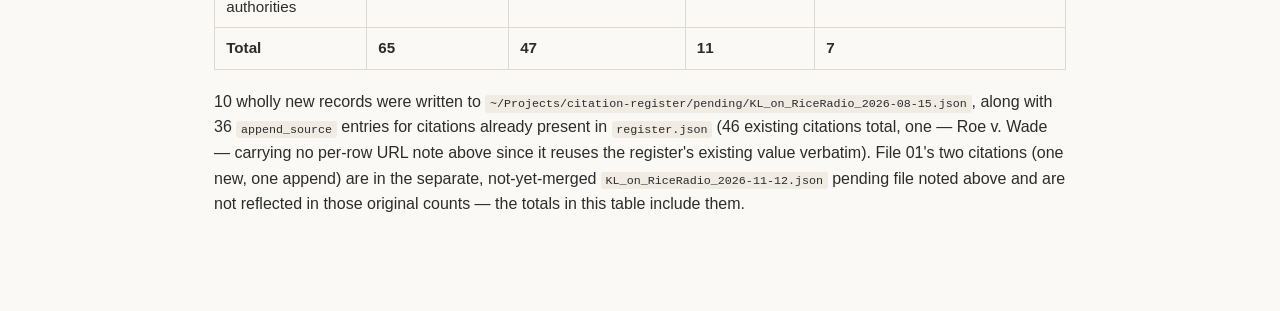
==== commit 799c41fd: "Renumber transcripts 01-14 (no 00); restyle Source Videos table - Shift every transcript file's lead" ====
--- a/summaries_html/citations-sidecar.html
+++ b/summaries_html/citations-sidecar.html
@@ -78,18 +78,18 @@
 prompt's provenance note), so every citation below — new or existing —
 has a corresponding pending-file entry unless explicitly marked "not
 added" below.</p>
-<p>File <strong>00</strong> ("Session 1 Part 1") was added later
+<p>File <strong>01</strong> ("Session 1 Part 1") was added later
 (2026-11-12), after the original 13-transcript scan/merge — its two
 citations (one new: <em>Slaughterhouse Cases</em>; one append: <em>Dred
 Scott v. Sandford</em>) are in a separate, not-yet-merged
 <code>~/Projects/citation-register/pending/KL_on_RiceRadio_2026-11-12.json</code>.</p>
-<p>Files are referenced by their leading number (00–13); full names are
+<p>Files are referenced by their leading number (01–14); full names are
 listed in <code>transcripts/prompts/extract_citations.md</code>. KL is
 the guest/educator throughout; Chris Rice (or another named co-host,
-e.g. on files 08–10) is the interviewer — citations below are
+e.g. on files 09–11) is the interviewer — citations below are
 consistently spoken by KL unless noted.</p>
-<p>Two of the 13 transcripts — <strong>11</strong> (Unlearning The LIES
-About American History) and <strong>13</strong> (He Cracked Every Layer
+<p>Two of the 14 transcripts — <strong>12</strong> (Unlearning The LIES
+About American History) and <strong>14</strong> (He Cracked Every Layer
 of Reality) — contain <strong>no legal/tax citations</strong>; both
 appear to share the same short intro passage and otherwise cover
 historical/personal narrative, not case law or code.</p>
@@ -109,7 +109,7 @@
 <tr id="brushaber-v-union-pacific">
 <td>Brushaber v. Union Pacific Railroad, 240 U.S. 1 (1916)</td>
 <td>"Bruce Shaver v. Union Pacific"</td>
-<td>02</td>
+<td>03</td>
 <td><a
 href="https://supreme.justia.com/cases/federal/us/240/1/">https://supreme.justia.com/cases/federal/us/240/1/</a></td>
 <td><strong>Existing</strong> — append source</td>
@@ -118,7 +118,7 @@
 <td>Pollock v. Farmers' Loan &amp; Trust Company, 157 U.S. 429
 (1895)</td>
 <td>"Pollock/Pollack v. Farmer"</td>
-<td>02, 04, 09</td>
+<td>03, 05, 10</td>
 <td><a
 href="https://supreme.justia.com/cases/federal/us/157/429/">https://supreme.justia.com/cases/federal/us/157/429/</a></td>
 <td><strong>Existing</strong> — append source</td>
@@ -126,7 +126,7 @@
 <tr id="hale-v-henkel">
 <td>Hale v. Henkel, 201 U.S. 43 (1906)</td>
 <td>—</td>
-<td>02, 04, 06</td>
+<td>03, 05, 07</td>
 <td><a
 href="https://supreme.justia.com/cases/federal/us/201/43/">https://supreme.justia.com/cases/federal/us/201/43/</a></td>
 <td><strong>Existing</strong> — append source</td>
@@ -134,7 +134,7 @@
 <tr id="downes-v-bidwell">
 <td>Downes v. Bidwell, 182 U.S. 244 (1901)</td>
 <td>"Downs versus Bidwell"</td>
-<td>02, 06</td>
+<td>03, 07</td>
 <td><a
 href="https://supreme.justia.com/cases/federal/us/182/244/">https://supreme.justia.com/cases/federal/us/182/244/</a></td>
 <td><strong>Existing</strong> — append source</td>
@@ -142,7 +142,7 @@
 <tr id="us-v-cruikshank">
 <td>United States v. Cruikshank, 92 U.S. 542 (1875)</td>
 <td>"United States versus crushing"</td>
-<td>02</td>
+<td>03</td>
 <td><a
 href="https://supreme.justia.com/cases/federal/us/92/542/">https://supreme.justia.com/cases/federal/us/92/542/</a></td>
 <td><strong>Existing</strong> — append source</td>
@@ -150,15 +150,15 @@
 <tr id="maxwell-v-dow">
 <td>Maxwell v. Dow, 176 U.S. 581 (1900)</td>
 <td>—</td>
-<td>02</td>
+<td>03</td>
 <td><a
 href="https://supreme.justia.com/cases/federal/us/176/581/">https://supreme.justia.com/cases/federal/us/176/581/</a></td>
 <td><strong>Existing</strong> — append source</td>
 </tr>
 <tr id="twining-v-new-jersey">
 <td>Twining v. New Jersey, 211 U.S. 78 (1908)</td>
-<td>"Twain v. New Jersey" (02); "20 versus New Jersey" (04)</td>
-<td>02, 04</td>
+<td>"Twain v. New Jersey" (03); "20 versus New Jersey" (05)</td>
+<td>03, 05</td>
 <td><a
 href="https://supreme.justia.com/cases/federal/us/211/78/">https://supreme.justia.com/cases/federal/us/211/78/</a></td>
 <td><strong>Existing</strong> — append source</td>
@@ -166,7 +166,7 @@
 <tr id="juilliard-v-greenman">
 <td>Juilliard v. Greenman, 110 U.S. 421 (1884)</td>
 <td>—</td>
-<td>02</td>
+<td>03</td>
 <td><a
 href="https://supreme.justia.com/cases/federal/us/110/421/">https://supreme.justia.com/cases/federal/us/110/421/</a></td>
 <td><strong>Existing</strong> — append source</td>
@@ -175,7 +175,7 @@
 <td>Santa Clara County v. Southern Pacific Railroad Co., 118 U.S. 394
 (1886)</td>
 <td>—</td>
-<td>02</td>
+<td>03</td>
 <td><a
 href="https://supreme.justia.com/cases/federal/us/118/394/">https://supreme.justia.com/cases/federal/us/118/394/</a></td>
 <td><strong>Existing</strong> — append source</td>
@@ -183,7 +183,7 @@
 <tr id="caha-v-us">
 <td>Caha v. United States, 152 U.S. 211 (1894)</td>
 <td>"Caja versus United States"</td>
-<td>02, 04</td>
+<td>03, 05</td>
 <td><a
 href="https://supreme.justia.com/cases/federal/us/152/211/">https://supreme.justia.com/cases/federal/us/152/211/</a></td>
 <td><strong>Existing</strong> — append source</td>
@@ -191,7 +191,7 @@
 <tr id="colgate-v-harvey">
 <td>Colgate v. Harvey, 296 U.S. 404 (1935)</td>
 <td>—</td>
-<td>02, 04</td>
+<td>03, 05</td>
 <td><a
 href="https://supreme.justia.com/cases/federal/us/296/404/">https://supreme.justia.com/cases/federal/us/296/404/</a></td>
 <td><strong>Existing</strong> — append source</td>
@@ -199,7 +199,7 @@
 <tr id="wheeling-steel-v-fox">
 <td>Wheeling Steel Corp. v. Fox, 298 U.S. 193 (1936)</td>
 <td>—</td>
-<td>02, 04</td>
+<td>03, 05</td>
 <td><a
 href="https://supreme.justia.com/cases/federal/us/298/193/">https://supreme.justia.com/cases/federal/us/298/193/</a></td>
 <td><strong>Existing</strong> — append source</td>
@@ -207,7 +207,7 @@
 <tr id="valentine-v-us">
 <td>Valentine v. United States ex rel. Neidecker, 299 U.S. 5 (1936)</td>
 <td>"U.S. v. Valentine"</td>
-<td>02</td>
+<td>03</td>
 <td><a
 href="https://supreme.justia.com/cases/federal/us/299/5/">https://supreme.justia.com/cases/federal/us/299/5/</a></td>
 <td><strong>Existing</strong> — append source</td>
@@ -215,16 +215,16 @@
 <tr id="hague-v-cio">
 <td>Hague v. Committee for Industrial Organization, 307 U.S. 496
 (1939)</td>
-<td>"Haig v. CIO" (02); "Hague versus CIO" (04)</td>
-<td>02, 04</td>
+<td>"Haig v. CIO" (03); "Hague versus CIO" (05)</td>
+<td>03, 05</td>
 <td><a
 href="https://supreme.justia.com/cases/federal/us/307/496/">https://supreme.justia.com/cases/federal/us/307/496/</a></td>
 <td><strong>Existing</strong> — append source</td>
 </tr>
 <tr id="hooven-v-evatt">
 <td>Hooven &amp; Allison Co. v. Evatt, 324 U.S. 652 (1945)</td>
-<td>"Hoove and Allison v. Abbott" (02); "Evett" (04)</td>
-<td>02, 04</td>
+<td>"Hoove and Allison v. Abbott" (03); "Evett" (05)</td>
+<td>03, 05</td>
 <td><a
 href="https://supreme.justia.com/cases/federal/us/324/652/">https://supreme.justia.com/cases/federal/us/324/652/</a></td>
 <td><strong>Existing</strong> — append source</td>
@@ -233,7 +233,7 @@
 <td>Miloszewski v. Sears, Roebuck &amp; Co., 346 F. Supp. 119
 (1972)</td>
 <td>"Milosevic/Miloszewski v. Sears and Roebuck"</td>
-<td>02, 04</td>
+<td>03, 05</td>
 <td><a
 href="https://law.justia.com/cases/federal/district-courts/FSupp/346/119/1879037/">https://law.justia.com/cases/federal/district-courts/FSupp/346/119/1879037/</a></td>
 <td><strong>Existing</strong> — append source</td>
@@ -241,7 +241,7 @@
 <tr id="jones-v-temmer">
 <td>Jones v. Temmer, 829 F. Supp. 1226 (1993)</td>
 <td>"Jones v. Temer"</td>
-<td>02, 04</td>
+<td>03, 05</td>
 <td><a
 href="https://law.justia.com/cases/federal/district-courts/FSupp/829/1226/1876934/">https://law.justia.com/cases/federal/district-courts/FSupp/829/1226/1876934/</a></td>
 <td><strong>Existing</strong> — append source</td>
@@ -250,7 +250,7 @@
 <td>Puerto Rico v. Sánchez Valle, 579 U.S. 59 (2016)</td>
 <td>"Puerto Rico v. Sanchez Valley," dated "2015" in both files (same
 discrepancy already on the register record)</td>
-<td>02, 04</td>
+<td>03, 05</td>
 <td><a
 href="https://supreme.justia.com/cases/federal/us/579/15-108/">https://supreme.justia.com/cases/federal/us/579/15-108/</a></td>
 <td><strong>Existing</strong> — append source</td>
@@ -258,16 +258,16 @@
 <tr id="ortiz-v-us">
 <td>Ortiz v. United States, 585 U.S. 427 (2018)</td>
 <td>"U.S. v. Ortiz"/"US versus Ortiz"</td>
-<td>02, 03, 04, 06</td>
+<td>03, 04, 05, 07</td>
 <td><a
 href="https://supreme.justia.com/cases/federal/us/585/16-1423/">https://supreme.justia.com/cases/federal/us/585/16-1423/</a></td>
 <td><strong>Existing</strong> — append source</td>
 </tr>
 <tr id="cohens-v-virginia">
 <td>Cohens v. Virginia, 19 U.S. (6 Wheat.) 264 (1821)</td>
-<td>"Collins versus Virginia" (02, mis-transcription); "Cohen's versus
-Virginia" (04)</td>
-<td>02, 04</td>
+<td>"Collins versus Virginia" (03, mis-transcription); "Cohen's versus
+Virginia" (05)</td>
+<td>03, 05</td>
 <td><a
 href="https://supreme.justia.com/cases/federal/us/19/264/">https://supreme.justia.com/cases/federal/us/19/264/</a></td>
 <td><strong>Existing</strong> — append source</td>
@@ -275,14 +275,14 @@
 <tr id="belmont-v-gulfport">
 <td>Belmont v. Town of Gulfport, 97 Fla. 688 (1929)</td>
 <td>—</td>
-<td>02</td>
+<td>03</td>
 <td>(none on file)</td>
 <td><strong>Existing</strong> — append source</td>
 </tr>
 <tr id="hendrick-v-maryland">
 <td>Hendrick v. Maryland, 235 U.S. 610 (1915)</td>
 <td>"Hendrick versus Maryland"</td>
-<td>02, 04</td>
+<td>03, 05</td>
 <td><a
 href="https://supreme.justia.com/cases/federal/us/235/610/">https://supreme.justia.com/cases/federal/us/235/610/</a></td>
 <td><strong>Existing</strong> — append source</td>
@@ -290,7 +290,7 @@
 <tr id="tashiro-v-jordan">
 <td>Tashiro v. Jordan, 201 Cal. 236 (1927)</td>
 <td>"Sherrill v. Jordan"</td>
-<td>02</td>
+<td>03</td>
 <td><a
 href="https://www.courtlistener.com/opinion/3308546/tashiro-v-jordan/">https://www.courtlistener.com/opinion/3308546/tashiro-v-jordan/</a></td>
 <td><strong>Existing</strong> — append source</td>
@@ -298,14 +298,14 @@
 <tr id="roe-v-wade">
 <td>Roe v. Wade</td>
 <td>"Roe versus Wade situation" (general discussion, no cite given)</td>
-<td>10</td>
+<td>11</td>
 <td>(existing register url)</td>
 <td><strong>Existing</strong> — append source</td>
 </tr>
 <tr id="dred-scott">
 <td>Dred Scott v. Sandford, 60 U.S. 393 (1857)</td>
 <td>"the Red Scott decision"</td>
-<td>00</td>
+<td>01</td>
 <td><a
 href="https://supreme.justia.com/cases/federal/us/60/393/">https://supreme.justia.com/cases/federal/us/60/393/</a></td>
 <td><strong>Existing</strong> — append source</td>
@@ -314,7 +314,7 @@
 <td><strong>United States v. Bevans, 16 U.S. (3 Wheat.) 336
 (1818)</strong></td>
 <td>"U.S. versus Bevins"</td>
-<td>02, 04</td>
+<td>03, 05</td>
 <td><a
 href="https://supreme.justia.com/cases/federal/us/16/336/">https://supreme.justia.com/cases/federal/us/16/336/</a>
 (not independently verified)</td>
@@ -324,14 +324,14 @@
 <td><strong>United States v. Susan B. Anthony, 24 F. Cas. 829 (N.D.N.Y.
 1873)</strong></td>
 <td>"US versus Anthony"</td>
-<td>02, 04</td>
+<td>03, 05</td>
 <td><code>[UNRESOLVED — needs manual verification]</code></td>
 <td><strong>NEW</strong></td>
 </tr>
 <tr id="swift-v-tyson">
 <td><strong>Swift v. Tyson, 41 U.S. (16 Pet.) 1 (1842)</strong></td>
 <td>"Swift versus Tyson"</td>
-<td>06</td>
+<td>07</td>
 <td><a
 href="https://supreme.justia.com/cases/federal/us/41/1/">https://supreme.justia.com/cases/federal/us/41/1/</a>
 (not independently verified)</td>
@@ -340,7 +340,7 @@
 <tr id="slaughterhouse-cases">
 <td><strong>Slaughterhouse Cases, 83 U.S. (16 Wall.) 36 (1873)</strong></td>
 <td>"the slaughterhouse cases"</td>
-<td>00, 02, 04, 06</td>
+<td>01, 03, 05, 07</td>
 <td><a
 href="https://supreme.justia.com/cases/federal/us/83/36/">https://supreme.justia.com/cases/federal/us/83/36/</a>
 (not independently verified)</td>
@@ -358,21 +358,21 @@
 pending-file entry (adding one would just duplicate an unresolved
 ambiguity):</p>
 <ul>
-<li><strong>"U.S. v. Slater," 1982</strong> — file 02, line "82, U.S. v.
+<li><strong>"U.S. v. Slater," 1982</strong> — file 03, line "82, U.S. v.
 Slater, unless the defendant can prove that he's not a citizen of the
 United States, the IRS has a right to inquire and determine a tax
 liability." Matches <code>TBD_later.md</code> item 4 exactly (two
 unrelated real 1982 "Slater" cases; needs the actual argument context to
 disambiguate — this transcript doesn't add that context either).</li>
 <li><strong>"U.S. versus Austin Gary Cooper," case number
-89-109</strong> — file 01, "1989, there's a case in a federal district
+89-109</strong> — file 02, "1989, there's a case in a federal district
 court down Southern Florida, U.S. versus Austin Gary Cooper, case number
-89-109, Judge Hulver." Also referenced tersely in file 04 ("versus
+89-109, Judge Hulver." Also referenced tersely in file 05 ("versus
 Austin Gary Cooper"). Matches <code>TBD_later.md</code> item 5 exactly
 (year conflict between the 1989 conviction and a separately-reported
 "1996" reference elsewhere in the KL corpus — not resolved here
 either).</li>
-<li><strong>"McDonnell v. Jordan," 1883</strong> — file 02, "1883,
+<li><strong>"McDonnell v. Jordan," 1883</strong> — file 03, "1883,
 McDonnell v. Jordan quote, he was not a citizen of the United States."
 Matches <code>TBD_later.md</code> item 6 ("MacDonald v. Jordan" — likely
 a conflation with the real, already-registered <em>Tashiro v.
@@ -382,19 +382,19 @@
 name/cite given</h3>
 <ul>
 <li><strong>"Wind"/"win versus the Department of Justice"</strong> —
-files 08, 09. Referenced in connection with a "passing the buck"
+files 09, 10. Referenced in connection with a "passing the buck"
 common-law-trust book successfully defended against IRS/DOJ prosecution,
 but no case name or cite is intelligible from the transcript
 (<code>[UNRESOLVED — needs manual verification]</code>).</li>
 <li><strong>"U.S. Supreme Court case in 1907"</strong> (right-to-travel)
-— file 10, "I know they bring up the U.S. Supreme Court case in 1907."
+— file 11, "I know they bring up the U.S. Supreme Court case in 1907."
 No case name given. <code>[UNRESOLVED]</code>.</li>
-<li><strong>"U.S. Supreme Court Rule 48.2"</strong> — file 03, "that's
+<li><strong>"U.S. Supreme Court Rule 48.2"</strong> — file 04, "that's
 u.s supreme court rule 48.2 non-territory it's on the land
 jurisdiction." Unclear what this refers to (not a standard SCOTUS rule
 number in the usual numbering); possibly a garbled reference tied to the
 Ortiz discussion in the same passage. <code>[UNRESOLVED]</code>.</li>
-<li><strong>"Proclamation 24"</strong> — file 10, "Military government,
+<li><strong>"Proclamation 24"</strong> — file 11, "Military government,
 the United States under Proclamation 24, it's approved and confirmed now
 extends to all states and territories," part of a numbered "change five
 / change six" recitation. Distinct from Proclamation 2040 (below); no
@@ -416,7 +416,7 @@
 <tr>
 <td>12 U.S.C. § 95a</td>
 <td>"12 U.S.C. Ninety five eight"</td>
-<td>06</td>
+<td>07</td>
 <td><a
 href="https://www.law.cornell.edu/uscode/text/12/95a">https://www.law.cornell.edu/uscode/text/12/95a</a></td>
 <td><strong>Existing</strong> — append source</td>
@@ -424,7 +424,7 @@
 <tr>
 <td>12 U.S.C. § 95b</td>
 <td>(same passage)</td>
-<td>06</td>
+<td>07</td>
 <td><a
 href="https://www.law.cornell.edu/uscode/text/12/95b">https://www.law.cornell.edu/uscode/text/12/95b</a></td>
 <td><strong>Existing</strong> — append source</td>
@@ -432,7 +432,7 @@
 <tr>
 <td>50 U.S.C. § 4305(b)</td>
 <td>"50 U.S.C. App five B"</td>
-<td>06</td>
+<td>07</td>
 <td><a
 href="https://www.law.cornell.edu/uscode/text/50/4305">https://www.law.cornell.edu/uscode/text/50/4305</a></td>
 <td><strong>Existing</strong> — append source</td>
@@ -440,7 +440,7 @@
 <tr>
 <td>Internal Revenue Code (Title 26), generic</td>
 <td>"Code 26 USC"</td>
-<td>09</td>
+<td>10</td>
 <td><a
 href="https://uscode.house.gov/browse/prelim@title26&amp;edition=prelim">https://uscode.house.gov/browse/prelim@title26&amp;edition=prelim</a></td>
 <td><strong>Existing</strong> — append source (generic, no specific
@@ -449,7 +449,7 @@
 <tr>
 <td><strong>8 U.S.C. § 1101(a)(21)</strong></td>
 <td>"eight USC 1101 a section/paragraph 21"; "Eight U.S.C. 110121A"</td>
-<td>04, 07</td>
+<td>05, 08</td>
 <td><a
 href="https://www.law.cornell.edu/uscode/text/8/1101">https://www.law.cornell.edu/uscode/text/8/1101</a>
 (usc resolver, title 8 § 1101)</td>
@@ -458,7 +458,7 @@
 </tbody>
 </table>
 <p>No CFR sections or Treasury Decisions were found cited anywhere in
-the 13 transcripts.</p>
+the 14 transcripts.</p>
 <hr />
 <h2 id="constitution--bare-amendmentarticle-references">Constitution —
 bare Amendment/Article references</h2>
@@ -474,25 +474,25 @@
 <tbody>
 <tr>
 <td>Article I</td>
-<td>02, 10</td>
+<td>03, 11</td>
 <td>(none on register record)</td>
 <td><strong>Existing</strong> — append source</td>
 </tr>
 <tr>
 <td>Article II</td>
-<td>02, 06</td>
+<td>03, 07</td>
 <td>(none on register record)</td>
 <td><strong>Existing</strong> — append source</td>
 </tr>
 <tr>
 <td>Article III</td>
-<td>02, 03, 06, 07, 10</td>
+<td>03, 04, 07, 08, 11</td>
 <td>(none on register record)</td>
 <td><strong>Existing</strong> — append source</td>
 </tr>
 <tr>
 <td>14th Amendment</td>
-<td>02, 03, 04, 06, 07, 09, 10</td>
+<td>03, 04, 05, 07, 08, 10, 11</td>
 <td><a
 href="https://constitution.congress.gov/constitution/amendment-14/">https://constitution.congress.gov/constitution/amendment-14/</a></td>
 <td><strong>Existing</strong> — append source (most-cited authority in
@@ -500,34 +500,34 @@
 </tr>
 <tr>
 <td>16th Amendment</td>
-<td>02, 04, 06</td>
+<td>03, 05, 07</td>
 <td><a
 href="https://constitution.congress.gov/constitution/amendment-16/">https://constitution.congress.gov/constitution/amendment-16/</a></td>
 <td><strong>Existing</strong> — append source</td>
 </tr>
 <tr>
 <td>7th Amendment</td>
-<td>06 ("Seventh Amendment is now moot," in the Swift v. Tyson
+<td>07 ("Seventh Amendment is now moot," in the Swift v. Tyson
 passage)</td>
 <td>(none on register record)</td>
 <td><strong>Existing</strong> — append source</td>
 </tr>
 <tr>
 <td><strong>1st Amendment</strong></td>
-<td>04 ("First Amendment rights," re: Colin Kaepernick/NFL
+<td>05 ("First Amendment rights," re: Colin Kaepernick/NFL
 contract)</td>
 <td><code>[UNRESOLVED — no url on comparable existing bare-Amendment records either]</code></td>
 <td><strong>NEW</strong></td>
 </tr>
 <tr>
 <td><strong>2nd Amendment</strong></td>
-<td>05, 07</td>
+<td>06, 08</td>
 <td>same as above</td>
 <td><strong>NEW</strong></td>
 </tr>
 <tr>
 <td><strong>4th Amendment</strong></td>
-<td>05</td>
+<td>06</td>
 <td>same as above</td>
 <td><strong>NEW</strong></td>
 </tr>
@@ -549,28 +549,28 @@
 <tr>
 <td>Article IV, Section 2</td>
 <td>"Article 4, Section 2"</td>
-<td>02, 04, 09</td>
+<td>03, 05, 10</td>
 <td>(none on register record)</td>
 <td><strong>Existing</strong> — append source</td>
 </tr>
 <tr>
 <td>Article III, Section 2, Clause 1</td>
 <td>"the 321 clause"</td>
-<td>03, 07</td>
+<td>04, 08</td>
 <td>(none on register record)</td>
 <td><strong>Existing</strong> — append source</td>
 </tr>
 <tr>
 <td>Article I, Section 8</td>
 <td>"Article 1, Section 8 and the Law of Necessity"</td>
-<td>10</td>
+<td>11</td>
 <td>(none on register record)</td>
 <td><strong>Existing</strong> — append source</td>
 </tr>
 <tr>
 <td>Article I, Section 9, Clause 2</td>
 <td>(habeas corpus clause)</td>
-<td>12</td>
+<td>13</td>
 <td>(none on register record)</td>
 <td><strong>Existing</strong> — append source</td>
 </tr>
@@ -578,7 +578,7 @@
 <td>Article I, Section 10, Clause 1</td>
 <td>"no state shall pass any law interfering with the obligation of
 contract"</td>
-<td>12</td>
+<td>13</td>
 <td>(none on register record)</td>
 <td><strong>Existing</strong> — append source</td>
 </tr>
@@ -599,7 +599,7 @@
 <tr>
 <td><strong>Form 56</strong> (Notice Concerning Fiduciary
 Relationship)</td>
-<td>07 — explained at length as the form used to change
+<td>08 — explained at length as the form used to change
 trustee/fiduciary of a trust</td>
 <td><a
 href="https://www.irs.gov/forms-pubs/about-form-56">https://www.irs.gov/forms-pubs/about-form-56</a>
@@ -625,28 +625,28 @@
 <tr>
 <td>Trading with the Enemy Act</td>
 <td>"TWEA," "section 5B"/"section 17"</td>
-<td>02, 03, 06, 10</td>
+<td>03, 04, 07, 11</td>
 <td>(none on register record)</td>
 <td><strong>Existing</strong> — append source</td>
 </tr>
 <tr>
 <td>Emergency Banking Relief Act</td>
 <td>"March 9th, 1933"</td>
-<td>04, 06, 10</td>
+<td>05, 07, 11</td>
 <td>(none on register record)</td>
 <td><strong>Existing</strong> — append source</td>
 </tr>
 <tr>
 <td>The Buck Act</td>
 <td>"the Buck Act of 1940"</td>
-<td>10</td>
+<td>11</td>
 <td>(none on register record)</td>
 <td><strong>Existing</strong> — append source</td>
 </tr>
 <tr>
 <td>The War Powers Act, 1933</td>
 <td>"War Powers Act of March 9th, 1933"</td>
-<td>06, 10</td>
+<td>07, 11</td>
 <td><a
 href="https://www.everycrsreport.com/">https://www.everycrsreport.com/</a>...
 (existing record; carries an explicit caveat that this is a
@@ -670,9 +670,9 @@
 <tbody>
 <tr>
 <td>Cestui Que Vie Act (1666, England)</td>
-<td>"the Sessicae V Act of 1666" (04); "SESTA-KV, act of 1666" (05) —
+<td>"the Sessicae V Act of 1666" (05); "SESTA-KV, act of 1666" (06) —
 both very garbled</td>
-<td>04, 05</td>
+<td>05, 06</td>
 <td>(none on register record)</td>
 <td><strong>Existing</strong> — append source</td>
 </tr>
@@ -681,7 +681,7 @@
 Act 1875, England)</td>
 <td>"what we call the Judicature Act of 1875" — merging English
 law/equity courts</td>
-<td>10</td>
+<td>11</td>
 <td><code>[UNRESOLVED — needs manual verification]</code></td>
 <td><strong>NEW</strong></td>
 </tr>
@@ -701,7 +701,7 @@
 <tbody>
 <tr>
 <td>Proclamation 2040</td>
-<td>06 — "Congress gave him the power. It's called Proclamation 2040,"
+<td>07 — "Congress gave him the power. It's called Proclamation 2040,"
 re: FDR's banking-emergency authority</td>
 <td>(none on register record)</td>
 <td><strong>Existing</strong> — append source</td>
@@ -709,7 +709,7 @@
 </tbody>
 </table>
 <p>(See also the flagged, unresolved "Proclamation 24" reference in file
-10, under Cases &gt; "Flagged — unresolved, no name/cite given" above —
+11, under Cases &gt; "Flagged — unresolved, no name/cite given" above —
 kept separate since it's a distinct, unidentified numbering from
 Proclamation 2040.)</p>
 <hr />
@@ -726,7 +726,7 @@
 <tbody>
 <tr>
 <td>Black's Law Dictionary</td>
-<td>03, 07, 09 (09 specifies "second edition" for the "business trust"
+<td>04, 08, 10 (10 specifies "second edition" for the "business trust"
 definition)</td>
 <td><a
 href="https://thelawdictionary.org/">https://thelawdictionary.org/</a></td>
@@ -734,21 +734,21 @@
 </tr>
 <tr>
 <td><strong>Webster's Dictionary</strong></td>
-<td>03, 04, 12 — no edition specified in any occurrence</td>
+<td>04, 05, 13 — no edition specified in any occurrence</td>
 <td><code>[UNRESOLVED — no single canonical online edition to resolve to without more specificity]</code></td>
 <td><strong>NEW</strong></td>
 </tr>
 </tbody>
 </table>
 <p>No IRS/Treasury secondary documents (IRM, Cumulative Bulletin, etc.)
-were cited by name anywhere in the 13 transcripts.</p>
+were cited by name anywhere in the 14 transcripts.</p>
 <hr />
 <h2 id="conflicts-noted">Conflicts noted</h2>
 <p>No two RiceRadio transcripts contradicted each other on the same
 citation's name, cite, or year in a way that wasn't already a known
 conflict from the <code>KL_on_Crrow</code> project (see
 <code>TBD_later.md</code>). Internal repetition within this project (the
-same lecture given in files 02 and 04, and again referenced in 06) was
+same lecture given in files 03 and 05, and again referenced in 07) was
 consistent in substance, only varying in how badly the case name was
 mis-transcribed from file to file (e.g. "Bruce Shaver" for Brushaber,
 "Caja" for Caha, "Twain"/"20" for Twining — all noted per-row above as
@@ -758,7 +758,7 @@
 <p>One pre-existing register conflict is relevant background here even
 though this project didn't introduce it:
 <code>Puerto Rico v. Sánchez Valle</code>'s year is spoken as "2015" in
-both RiceRadio occurrences (files 02 and 04), same as the already-noted
+both RiceRadio occurrences (files 03 and 05), same as the already-noted
 year discrepancy on the existing register record (decided 2016) — this
 project's occurrences reinforce rather than resolve that mismatch.</p>
 <hr />
@@ -865,7 +865,7 @@
 along with 36 <code>append_source</code> entries for citations already
 present in <code>register.json</code> (46 existing citations total, one
 — Roe v. Wade — carrying no per-row URL note above since it reuses the
-register's existing value verbatim). File 00's two citations (one new,
+register's existing value verbatim). File 01's two citations (one new,
 one append) are in the separate, not-yet-merged
 <code>KL_on_RiceRadio_2026-11-12.json</code> pending file noted above and
 are not reflected in those original counts — the totals in this table
--- a/style.css
+++ b/style.css
@@ -119,15 +119,17 @@
     table-layout: fixed;
 }
 
-.av-table-wrap th:first-child,
-.av-table-wrap td:first-child {
+.av-table-wrap th:nth-child(1),
+.av-table-wrap td:nth-child(1),
+.av-table-wrap th:nth-child(2),
+.av-table-wrap td:nth-child(2) {
     width: 12%;
 }
 
 .av-table-wrap th:last-child,
 .av-table-wrap td:last-child {
     white-space: nowrap;
-    width: 88%;
+    width: 76%;
 }
 
 #TOC {
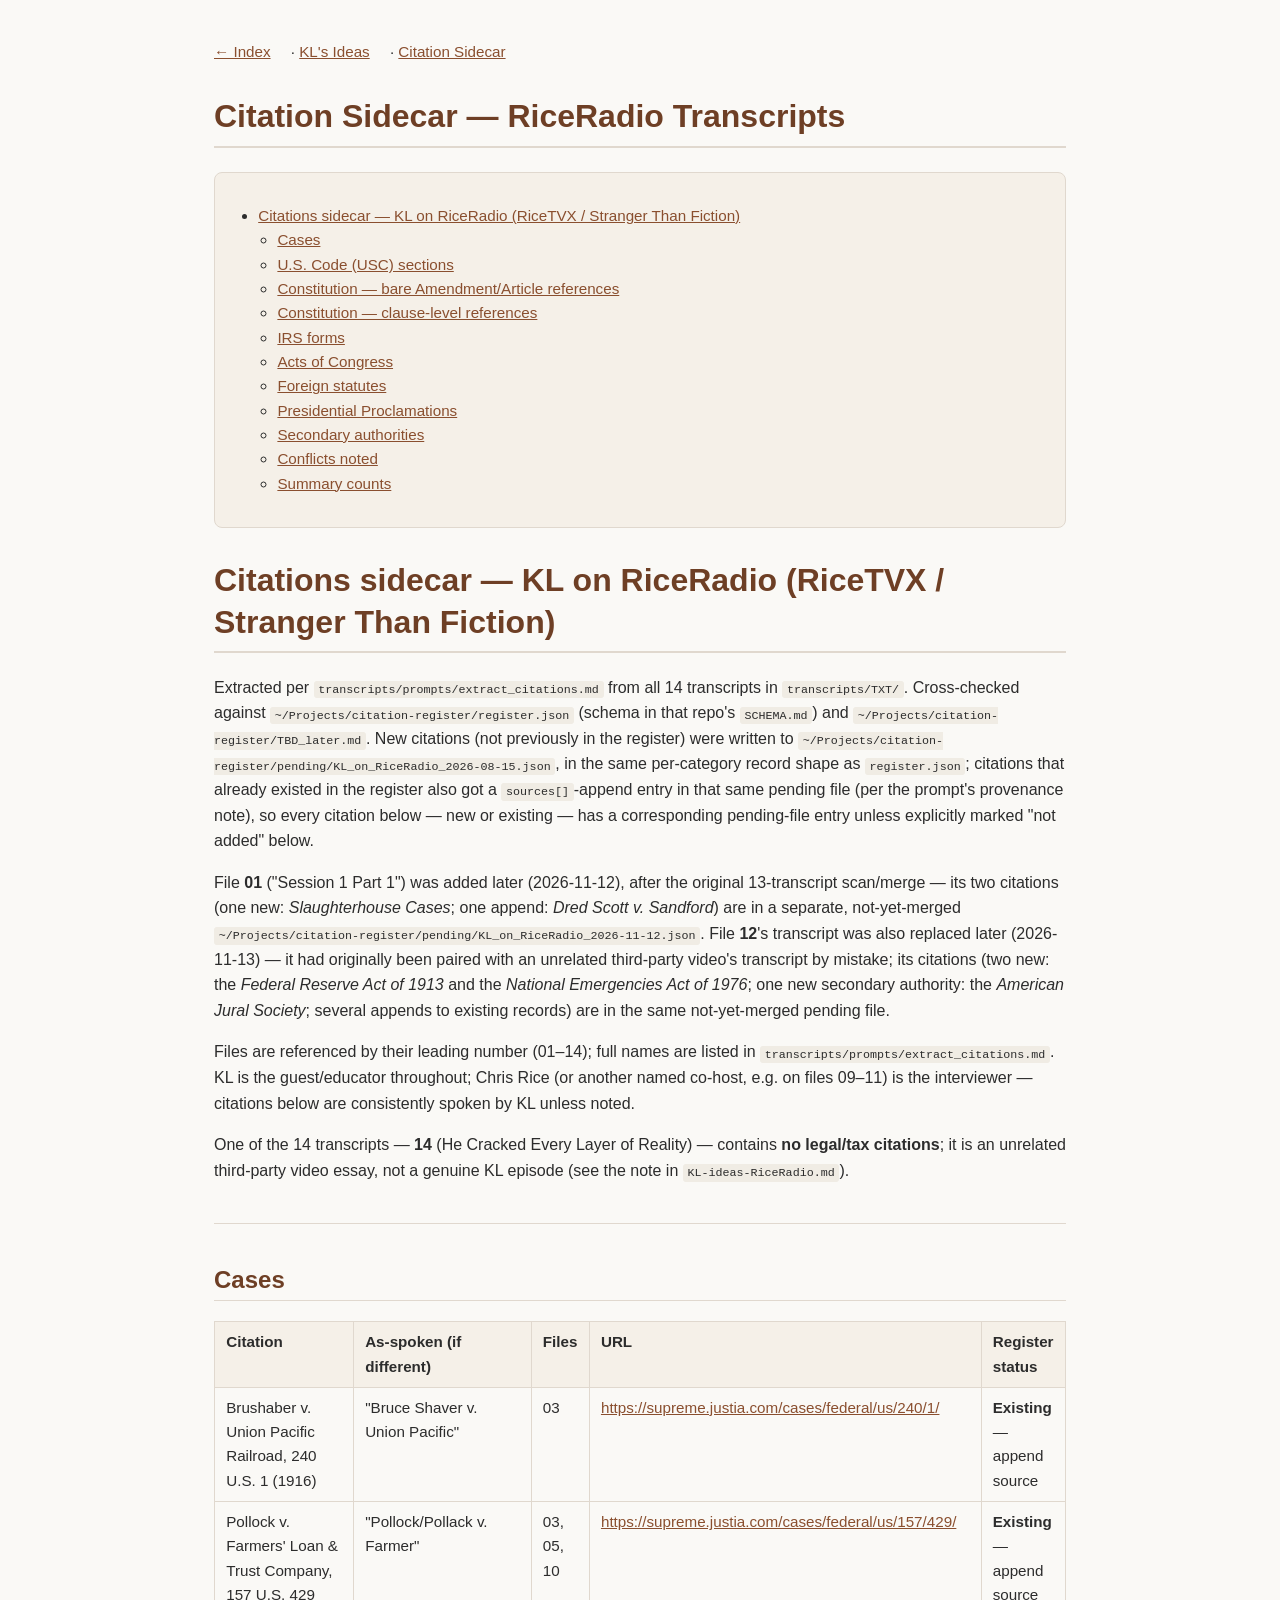
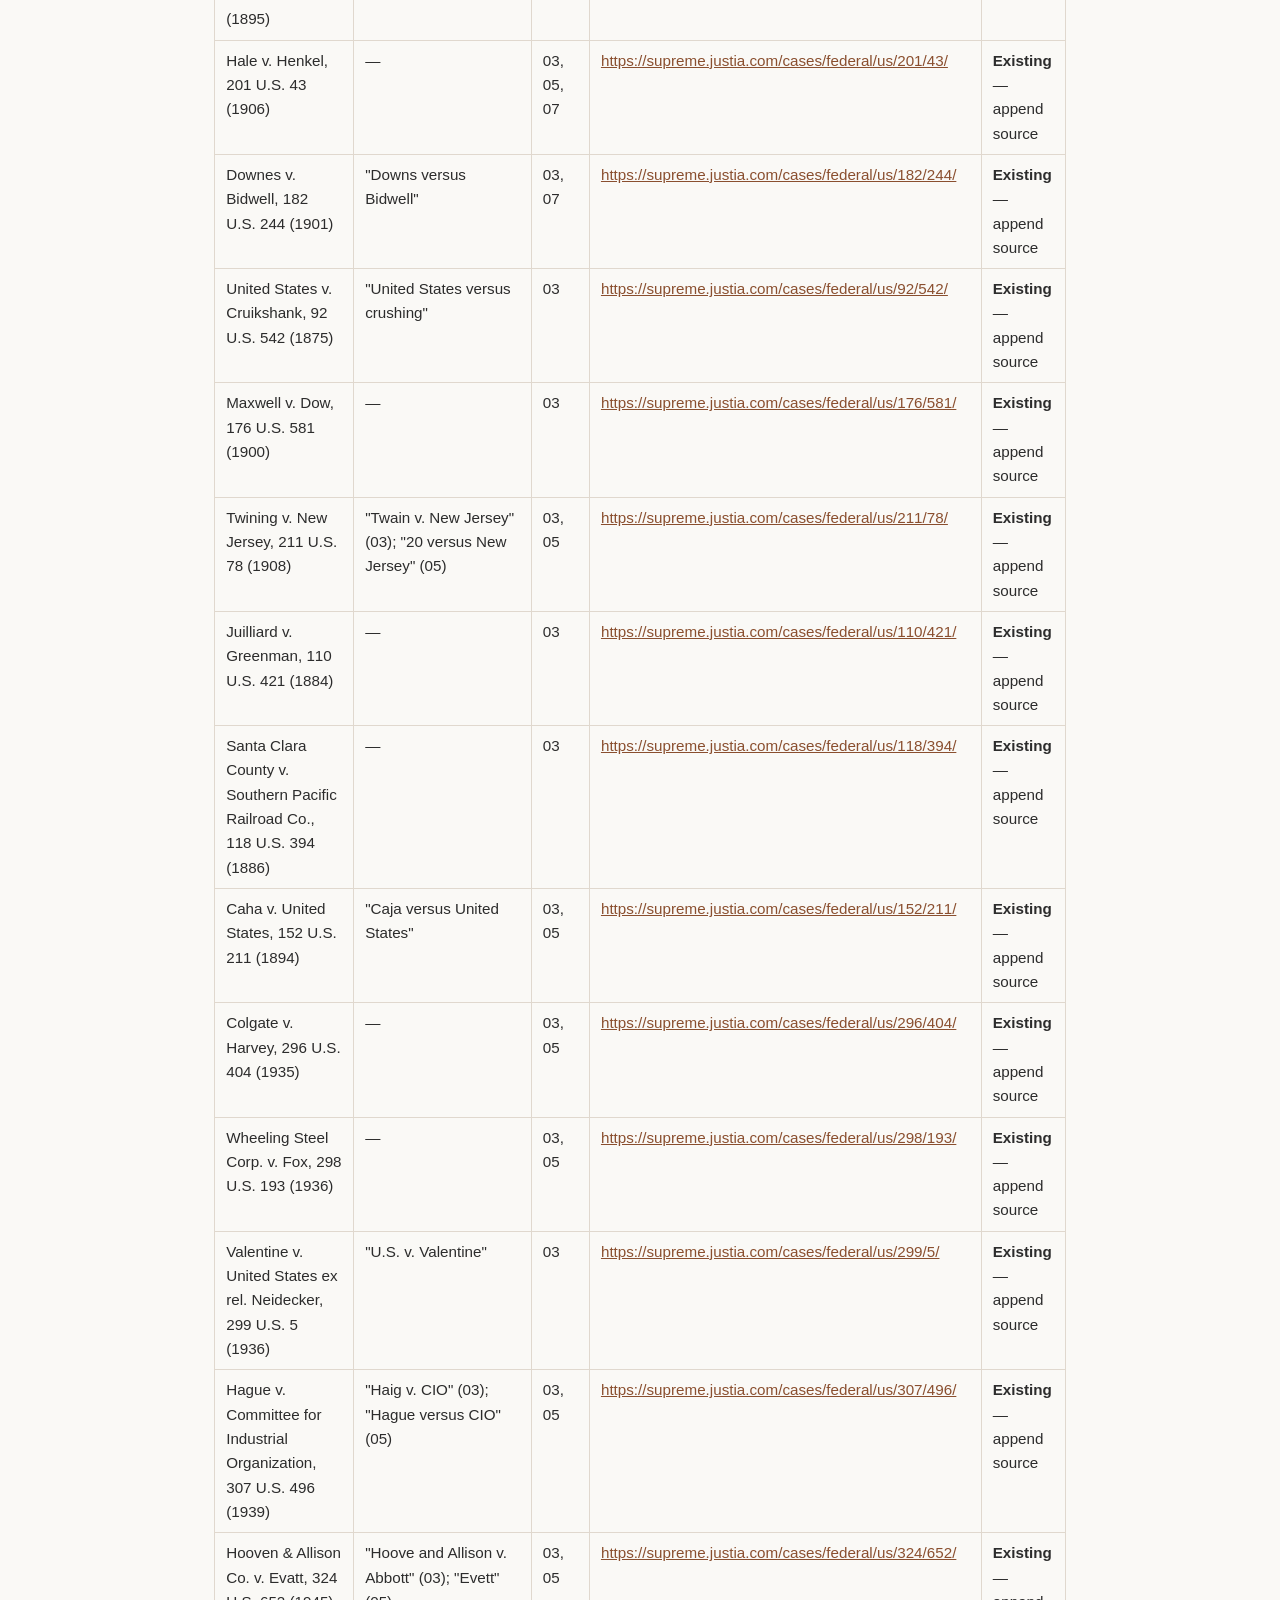
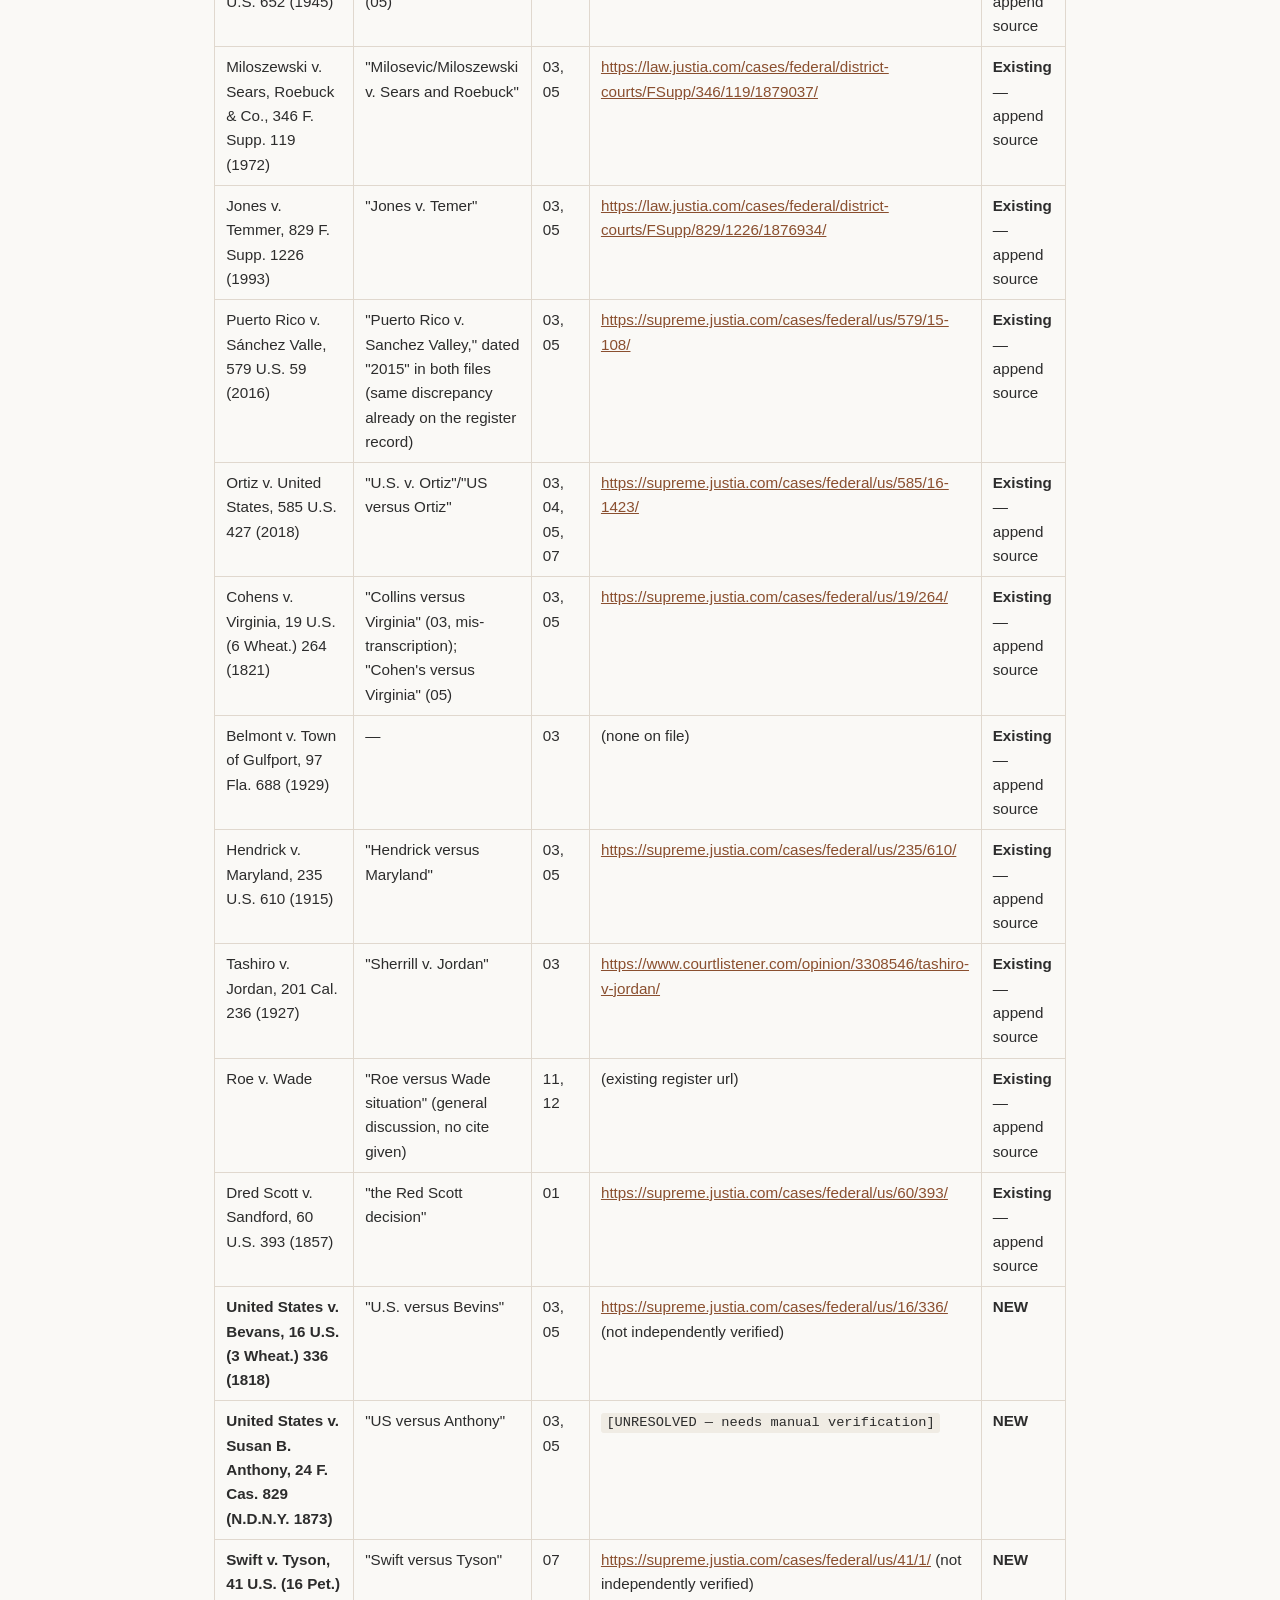
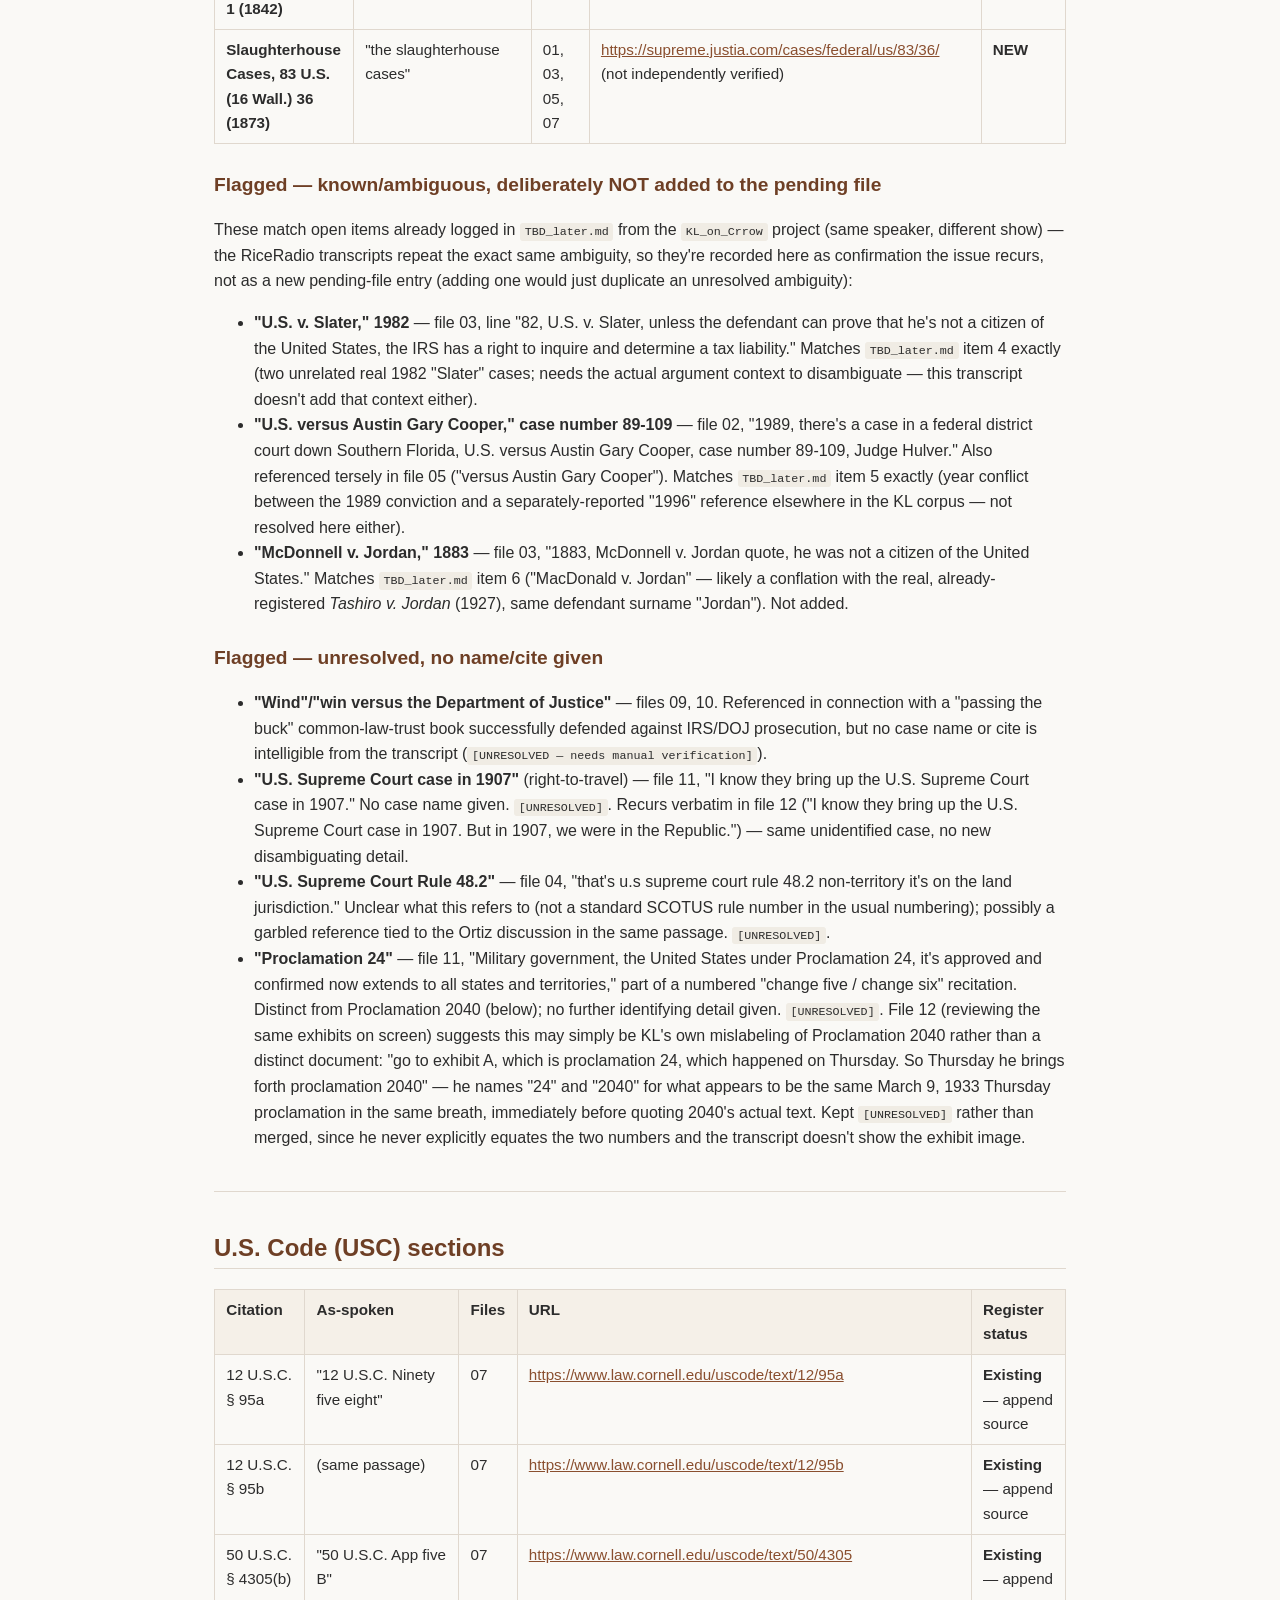
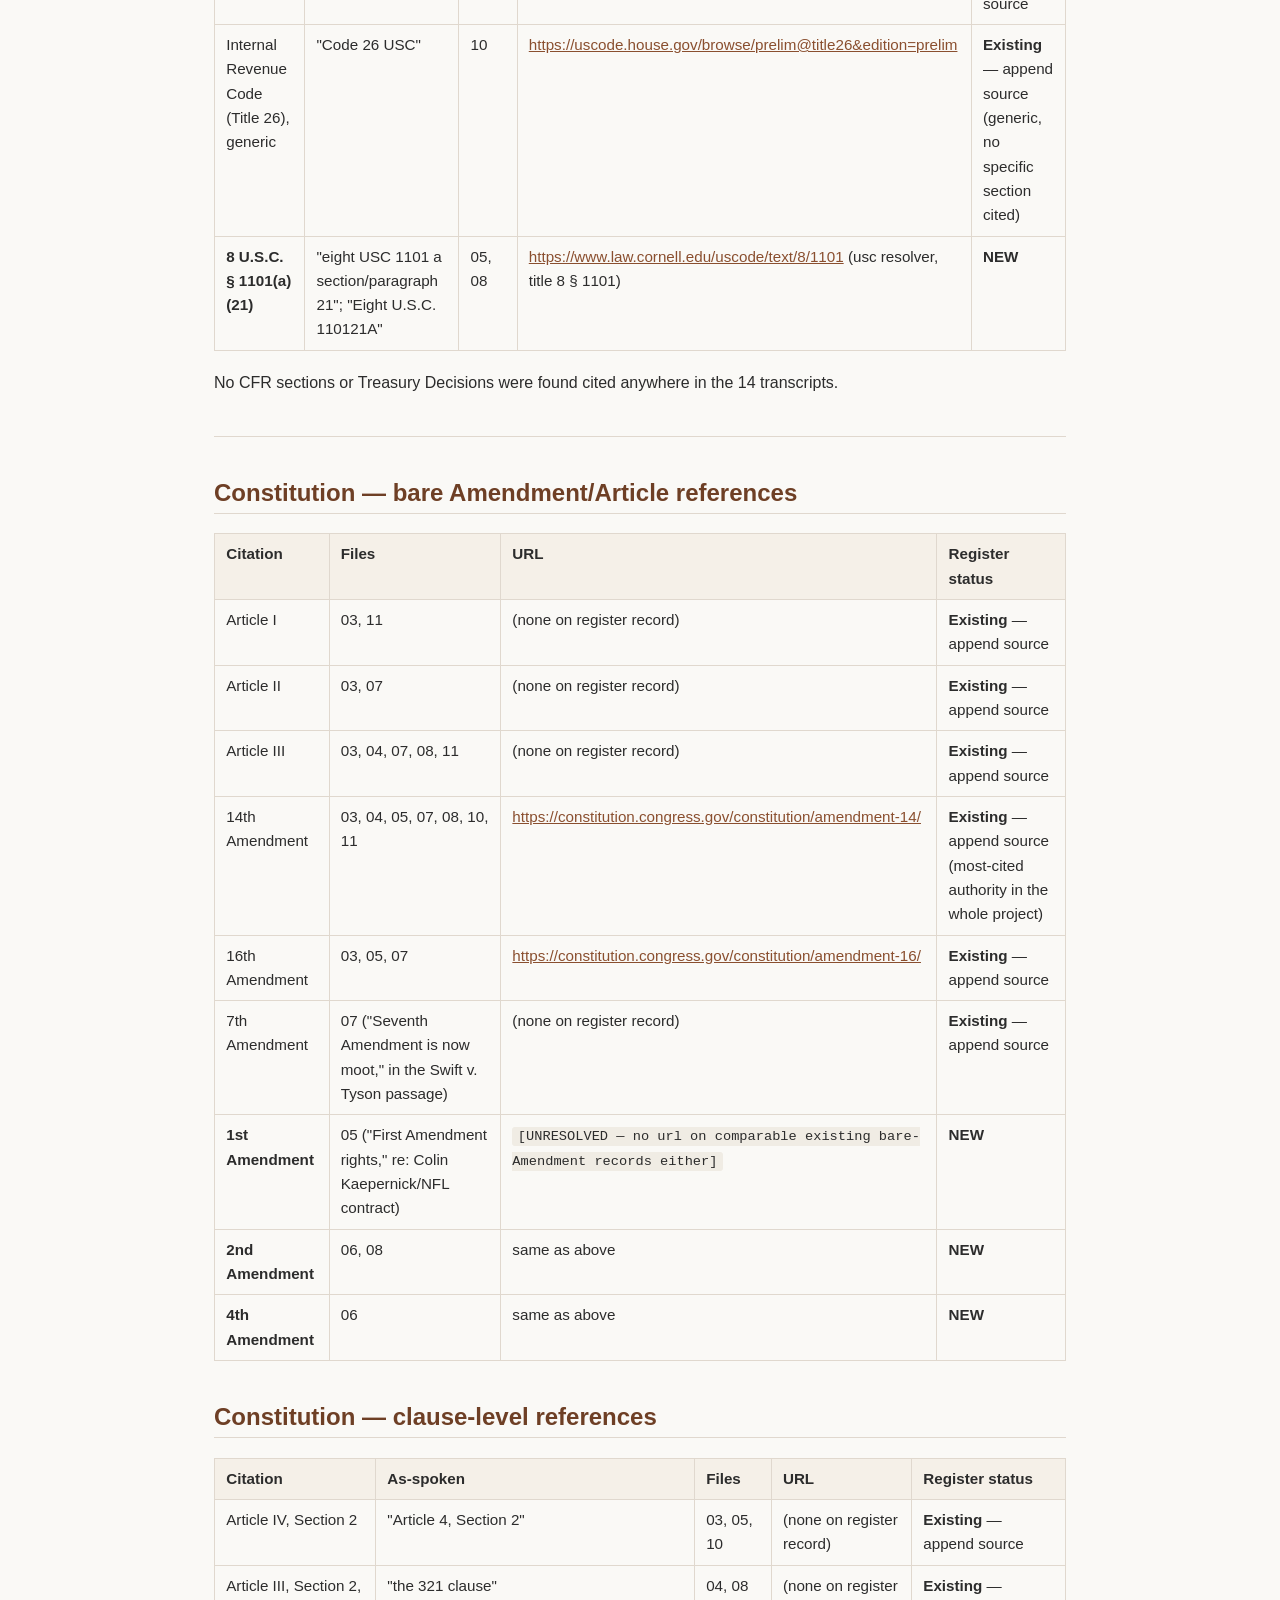
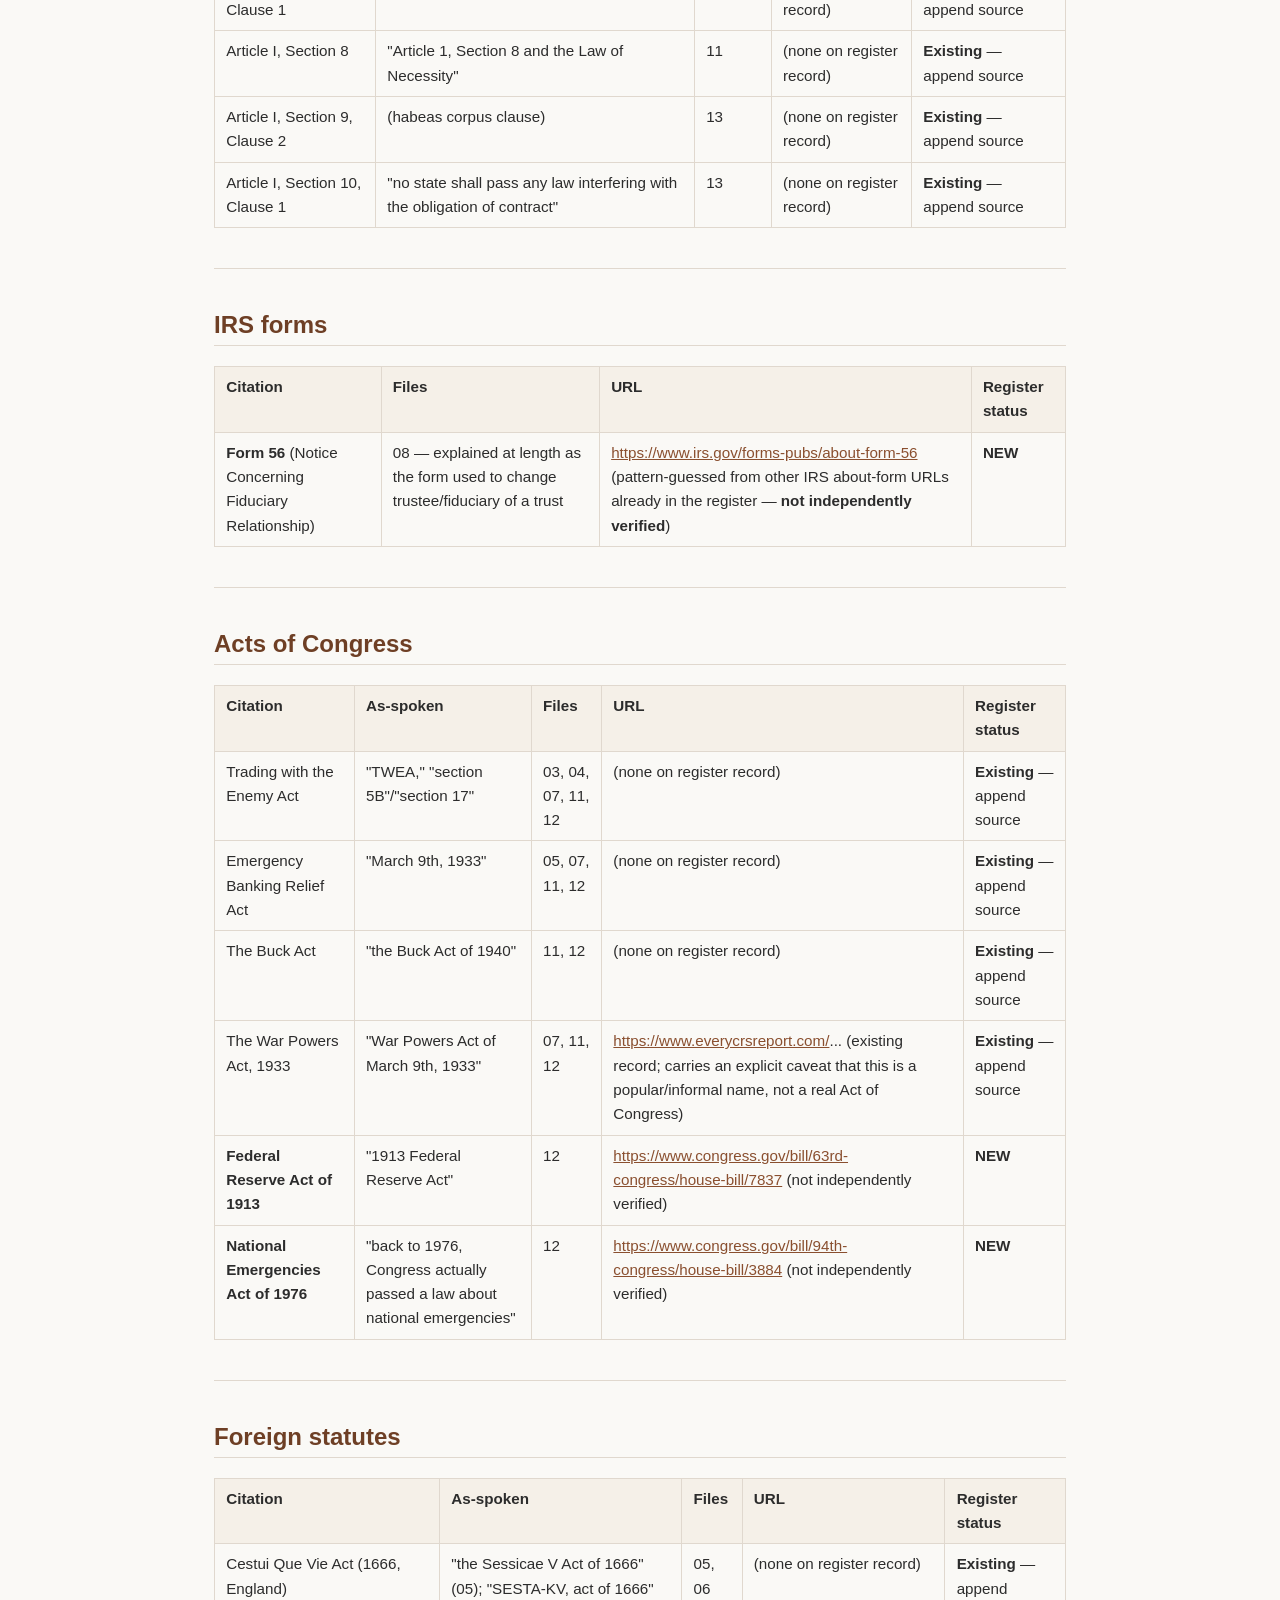
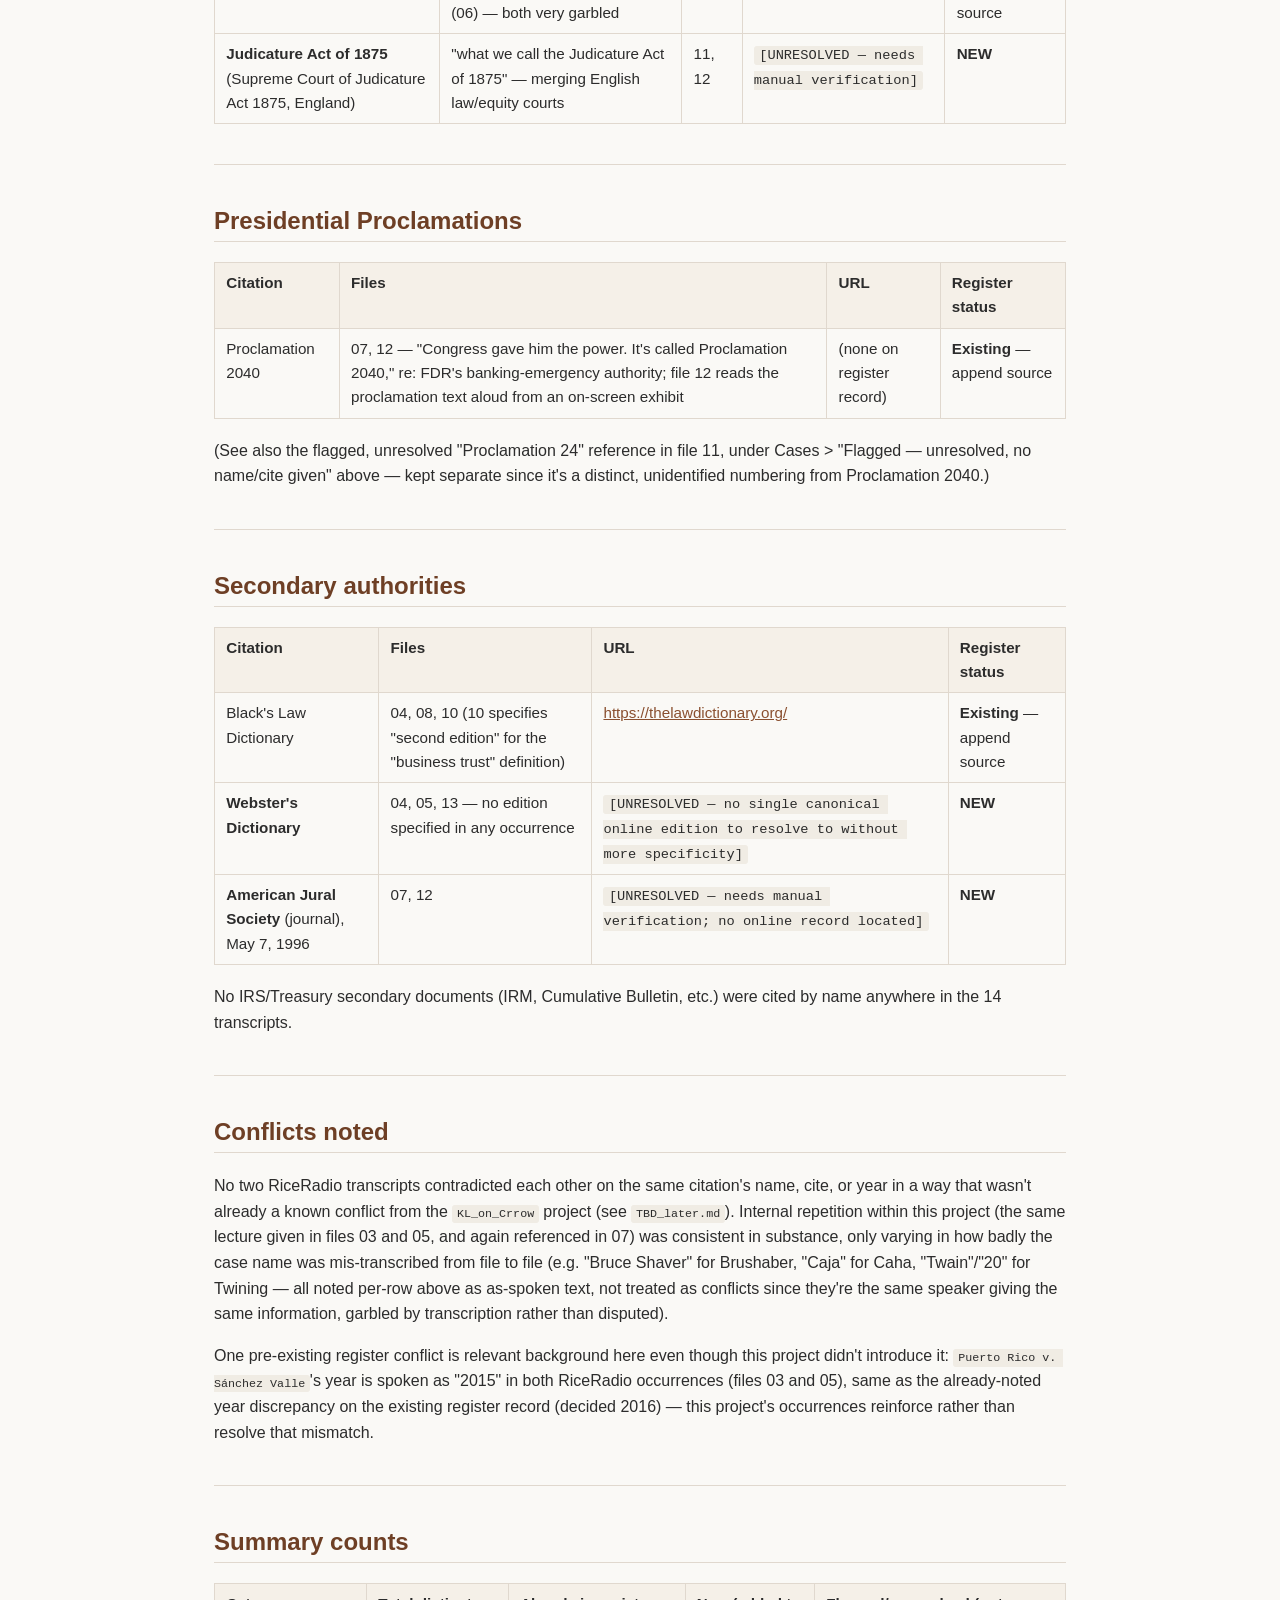
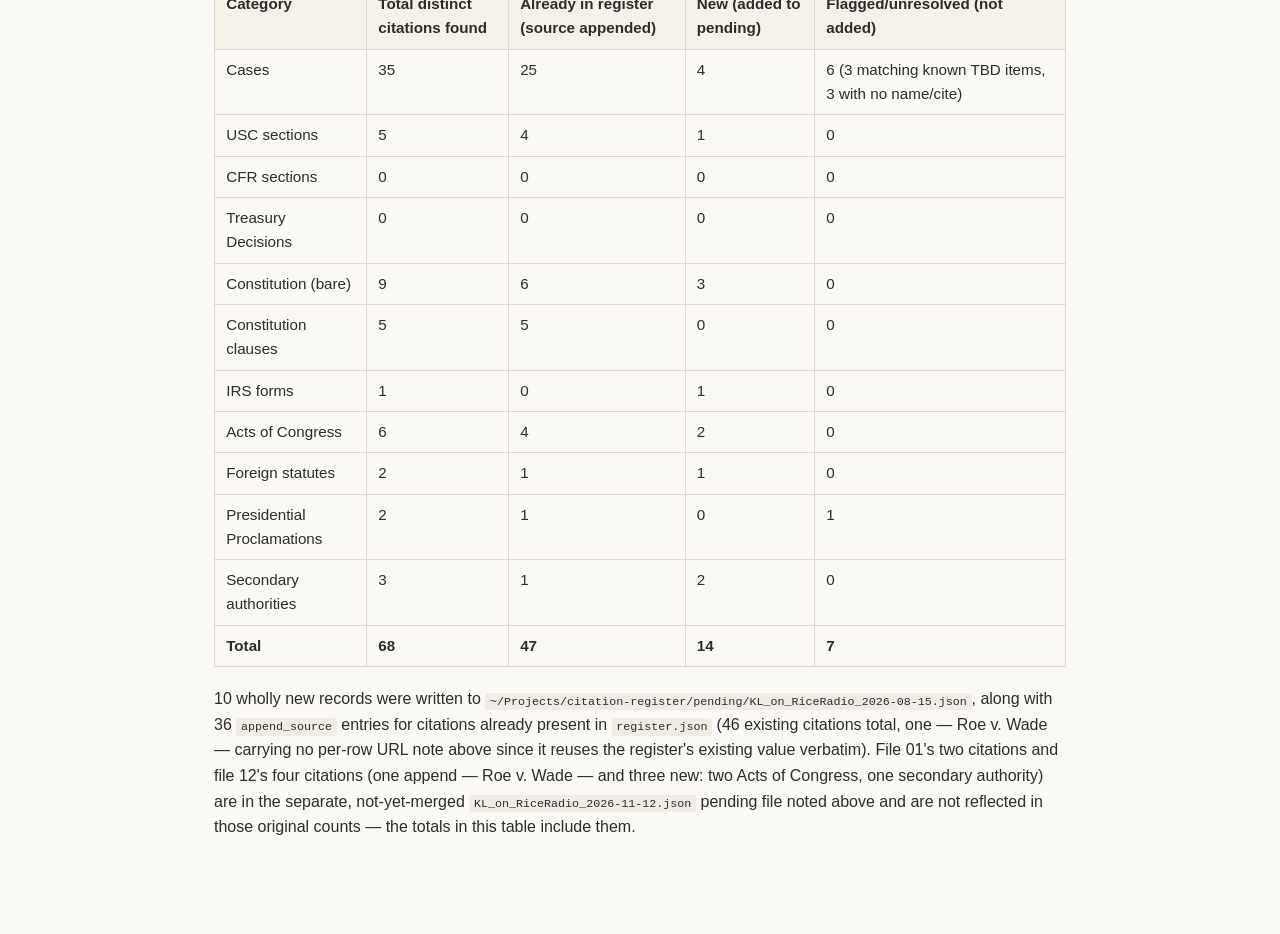
==== commit 51c5c299: "Fix Episode 12 transcript; add Summary column links; tidy layout - transcripts/TXT/12_...: replaced " ====
--- a/summaries_html/citations-sidecar.html
+++ b/summaries_html/citations-sidecar.html
@@ -22,7 +22,7 @@
     }
     .display.math{display: block; text-align: center; margin: 0.5rem auto;}
   </style>
-  <link rel="stylesheet" href="../style.css" />
+  <link rel="stylesheet" href="../style.css?v=20261112" />
 </head>
 <body>
 <div class="site-nav"><a href="../index.html">&larr; Index</a> · <a href="kl-ideas.html">KL's Ideas</a> · <a href="citations-sidecar.html">Citation Sidecar</a></div>
@@ -82,17 +82,23 @@
 (2026-11-12), after the original 13-transcript scan/merge — its two
 citations (one new: <em>Slaughterhouse Cases</em>; one append: <em>Dred
 Scott v. Sandford</em>) are in a separate, not-yet-merged
-<code>~/Projects/citation-register/pending/KL_on_RiceRadio_2026-11-12.json</code>.</p>
+<code>~/Projects/citation-register/pending/KL_on_RiceRadio_2026-11-12.json</code>.
+File <strong>12</strong>'s transcript was also replaced later
+(2026-11-13) — it had originally been paired with an unrelated
+third-party video's transcript by mistake; its citations (two new: the
+<em>Federal Reserve Act of 1913</em> and the <em>National Emergencies
+Act of 1976</em>; one new secondary authority: the <em>American Jural
+Society</em>; several appends to existing records) are in the same
+not-yet-merged pending file.</p>
 <p>Files are referenced by their leading number (01–14); full names are
 listed in <code>transcripts/prompts/extract_citations.md</code>. KL is
 the guest/educator throughout; Chris Rice (or another named co-host,
 e.g. on files 09–11) is the interviewer — citations below are
 consistently spoken by KL unless noted.</p>
-<p>Two of the 14 transcripts — <strong>12</strong> (Unlearning The LIES
-About American History) and <strong>14</strong> (He Cracked Every Layer
-of Reality) — contain <strong>no legal/tax citations</strong>; both
-appear to share the same short intro passage and otherwise cover
-historical/personal narrative, not case law or code.</p>
+<p>One of the 14 transcripts — <strong>14</strong> (He Cracked Every
+Layer of Reality) — contains <strong>no legal/tax citations</strong>;
+it is an unrelated third-party video essay, not a genuine KL episode
+(see the note in <code>KL-ideas-RiceRadio.md</code>).</p>
 <hr />
 <h2 id="cases">Cases</h2>
 <table>
@@ -298,7 +304,7 @@
 <tr id="roe-v-wade">
 <td>Roe v. Wade</td>
 <td>"Roe versus Wade situation" (general discussion, no cite given)</td>
-<td>11</td>
+<td>11, 12</td>
 <td>(existing register url)</td>
 <td><strong>Existing</strong> — append source</td>
 </tr>
@@ -388,7 +394,10 @@
 (<code>[UNRESOLVED — needs manual verification]</code>).</li>
 <li><strong>"U.S. Supreme Court case in 1907"</strong> (right-to-travel)
 — file 11, "I know they bring up the U.S. Supreme Court case in 1907."
-No case name given. <code>[UNRESOLVED]</code>.</li>
+No case name given. <code>[UNRESOLVED]</code>. Recurs verbatim in file
+12 ("I know they bring up the U.S. Supreme Court case in 1907. But in
+1907, we were in the Republic.") — same unidentified case, no new
+disambiguating detail.</li>
 <li><strong>"U.S. Supreme Court Rule 48.2"</strong> — file 04, "that's
 u.s supreme court rule 48.2 non-territory it's on the land
 jurisdiction." Unclear what this refers to (not a standard SCOTUS rule
@@ -398,7 +407,16 @@
 the United States under Proclamation 24, it's approved and confirmed now
 extends to all states and territories," part of a numbered "change five
 / change six" recitation. Distinct from Proclamation 2040 (below); no
-further identifying detail given. <code>[UNRESOLVED]</code>.</li>
+further identifying detail given. <code>[UNRESOLVED]</code>. File 12
+(reviewing the same exhibits on screen) suggests this may simply be
+KL's own mislabeling of Proclamation 2040 rather than a distinct
+document: "go to exhibit A, which is proclamation 24, which happened on
+Thursday. So Thursday he brings forth proclamation 2040" — he names
+"24" and "2040" for what appears to be the same March 9, 1933 Thursday
+proclamation in the same breath, immediately before quoting 2040's
+actual text. Kept <code>[UNRESOLVED]</code> rather than merged, since he
+never explicitly equates the two numbers and the transcript doesn't
+show the exhibit image.</li>
 </ul>
 <hr />
 <h2 id="us-code-usc-sections">U.S. Code (USC) sections</h2>
@@ -625,33 +643,52 @@
 <tr>
 <td>Trading with the Enemy Act</td>
 <td>"TWEA," "section 5B"/"section 17"</td>
-<td>03, 04, 07, 11</td>
+<td>03, 04, 07, 11, 12</td>
 <td>(none on register record)</td>
 <td><strong>Existing</strong> — append source</td>
 </tr>
 <tr>
 <td>Emergency Banking Relief Act</td>
 <td>"March 9th, 1933"</td>
-<td>05, 07, 11</td>
+<td>05, 07, 11, 12</td>
 <td>(none on register record)</td>
 <td><strong>Existing</strong> — append source</td>
 </tr>
 <tr>
 <td>The Buck Act</td>
 <td>"the Buck Act of 1940"</td>
-<td>11</td>
+<td>11, 12</td>
 <td>(none on register record)</td>
 <td><strong>Existing</strong> — append source</td>
 </tr>
 <tr>
 <td>The War Powers Act, 1933</td>
 <td>"War Powers Act of March 9th, 1933"</td>
-<td>07, 11</td>
+<td>07, 11, 12</td>
 <td><a
 href="https://www.everycrsreport.com/">https://www.everycrsreport.com/</a>...
 (existing record; carries an explicit caveat that this is a
 popular/informal name, not a real Act of Congress)</td>
 <td><strong>Existing</strong> — append source</td>
+</tr>
+<tr>
+<td><strong>Federal Reserve Act of 1913</strong></td>
+<td>"1913 Federal Reserve Act"</td>
+<td>12</td>
+<td><a
+href="https://www.congress.gov/bill/63rd-congress/house-bill/7837">https://www.congress.gov/bill/63rd-congress/house-bill/7837</a>
+(not independently verified)</td>
+<td><strong>NEW</strong></td>
+</tr>
+<tr>
+<td><strong>National Emergencies Act of 1976</strong></td>
+<td>"back to 1976, Congress actually passed a law about national
+emergencies"</td>
+<td>12</td>
+<td><a
+href="https://www.congress.gov/bill/94th-congress/house-bill/3884">https://www.congress.gov/bill/94th-congress/house-bill/3884</a>
+(not independently verified)</td>
+<td><strong>NEW</strong></td>
 </tr>
 </tbody>
 </table>
@@ -681,7 +718,7 @@
 Act 1875, England)</td>
 <td>"what we call the Judicature Act of 1875" — merging English
 law/equity courts</td>
-<td>11</td>
+<td>11, 12</td>
 <td><code>[UNRESOLVED — needs manual verification]</code></td>
 <td><strong>NEW</strong></td>
 </tr>
@@ -701,8 +738,9 @@
 <tbody>
 <tr>
 <td>Proclamation 2040</td>
-<td>07 — "Congress gave him the power. It's called Proclamation 2040,"
-re: FDR's banking-emergency authority</td>
+<td>07, 12 — "Congress gave him the power. It's called Proclamation
+2040," re: FDR's banking-emergency authority; file 12 reads the
+proclamation text aloud from an on-screen exhibit</td>
 <td>(none on register record)</td>
 <td><strong>Existing</strong> — append source</td>
 </tr>
@@ -736,6 +774,13 @@
 <td><strong>Webster's Dictionary</strong></td>
 <td>04, 05, 13 — no edition specified in any occurrence</td>
 <td><code>[UNRESOLVED — no single canonical online edition to resolve to without more specificity]</code></td>
+<td><strong>NEW</strong></td>
+</tr>
+<tr>
+<td><a id="american-jural-society"></a><strong>American Jural Society</strong>
+(journal), May 7, 1996</td>
+<td>07, 12</td>
+<td><code>[UNRESOLVED — needs manual verification; no online record located]</code></td>
 <td><strong>NEW</strong></td>
 </tr>
 </tbody>
@@ -825,9 +870,9 @@
 </tr>
 <tr>
 <td>Acts of Congress</td>
+<td>6</td>
 <td>4</td>
-<td>4</td>
-<td>0</td>
+<td>2</td>
 <td>0</td>
 </tr>
 <tr>
@@ -846,16 +891,16 @@
 </tr>
 <tr>
 <td>Secondary authorities</td>
+<td>3</td>
+<td>1</td>
 <td>2</td>
-<td>1</td>
-<td>1</td>
 <td>0</td>
 </tr>
 <tr>
 <td><strong>Total</strong></td>
-<td><strong>65</strong></td>
+<td><strong>68</strong></td>
 <td><strong>47</strong></td>
-<td><strong>11</strong></td>
+<td><strong>14</strong></td>
 <td><strong>7</strong></td>
 </tr>
 </tbody>
@@ -865,8 +910,9 @@
 along with 36 <code>append_source</code> entries for citations already
 present in <code>register.json</code> (46 existing citations total, one
 — Roe v. Wade — carrying no per-row URL note above since it reuses the
-register's existing value verbatim). File 01's two citations (one new,
-one append) are in the separate, not-yet-merged
+register's existing value verbatim). File 01's two citations and file
+12's four citations (one append — Roe v. Wade — and three new: two Acts
+of Congress, one secondary authority) are in the separate, not-yet-merged
 <code>KL_on_RiceRadio_2026-11-12.json</code> pending file noted above and
 are not reflected in those original counts — the totals in this table
 include them.</p>
